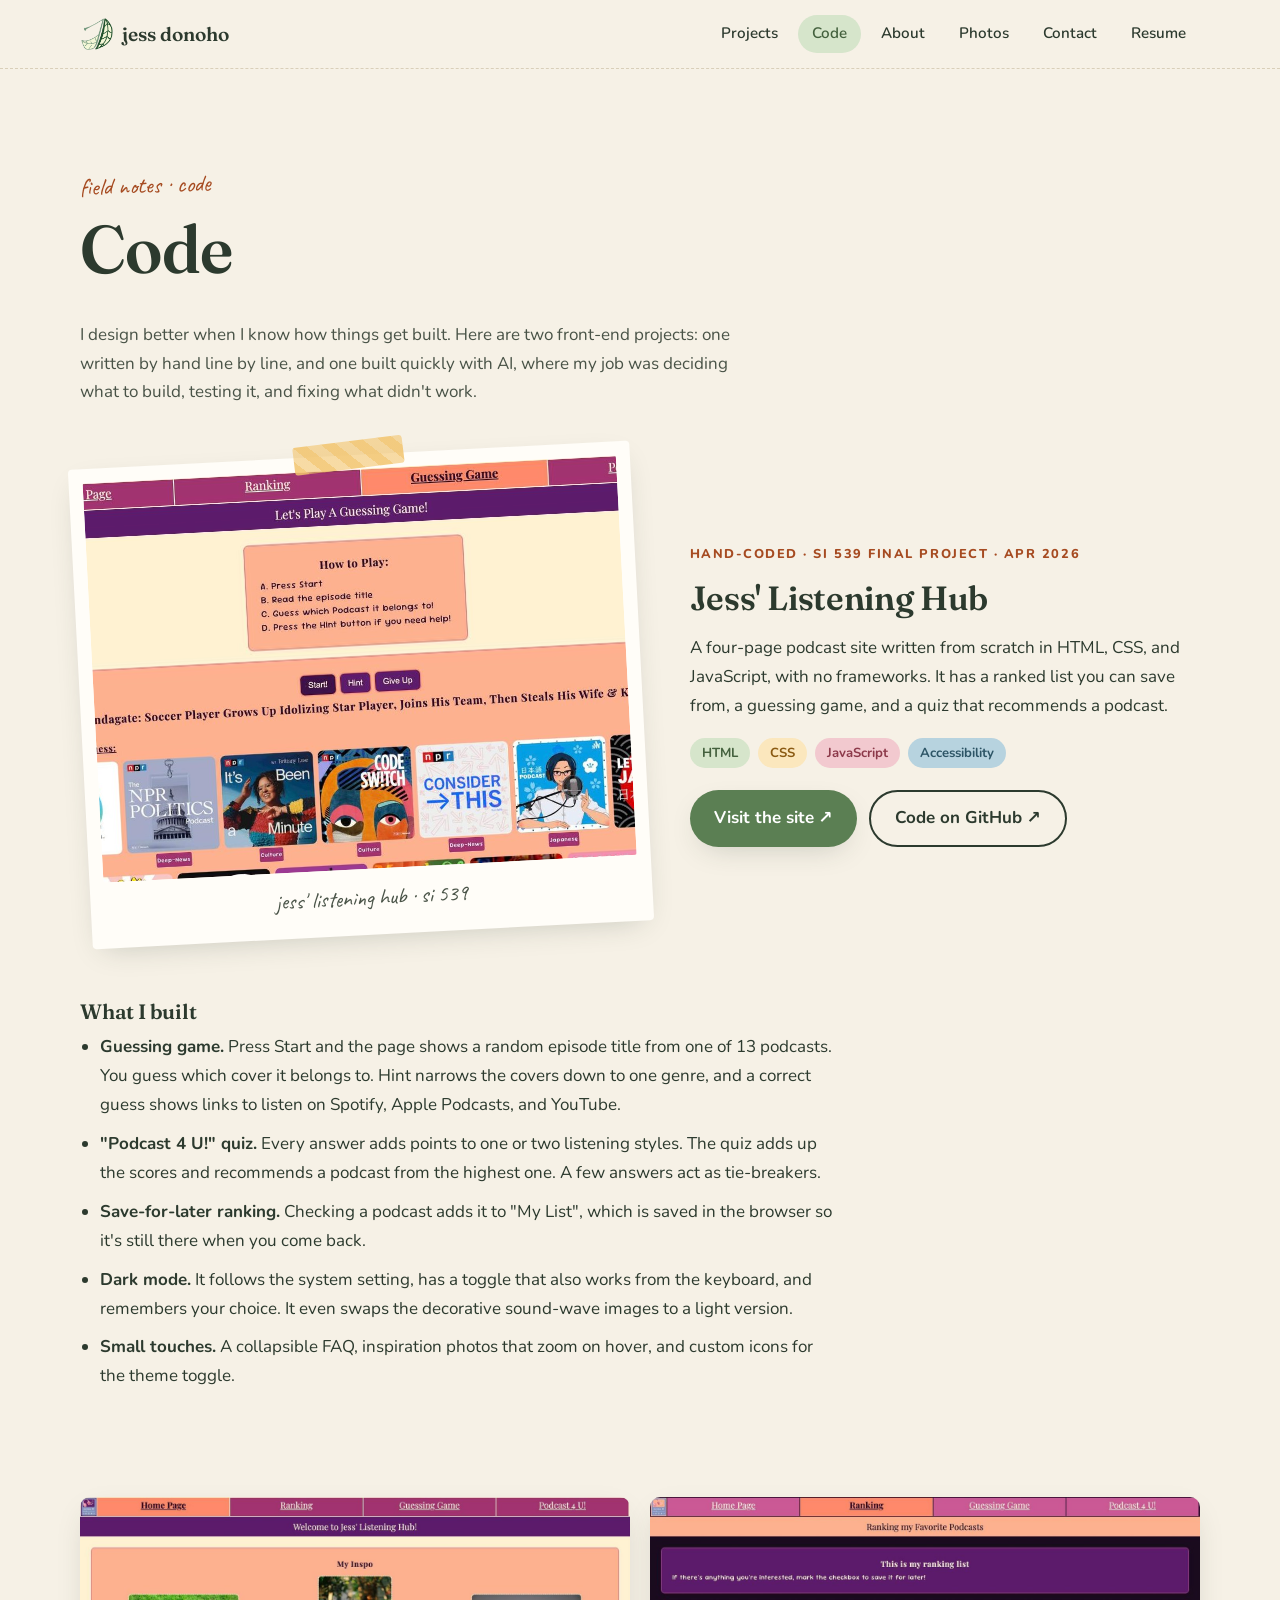
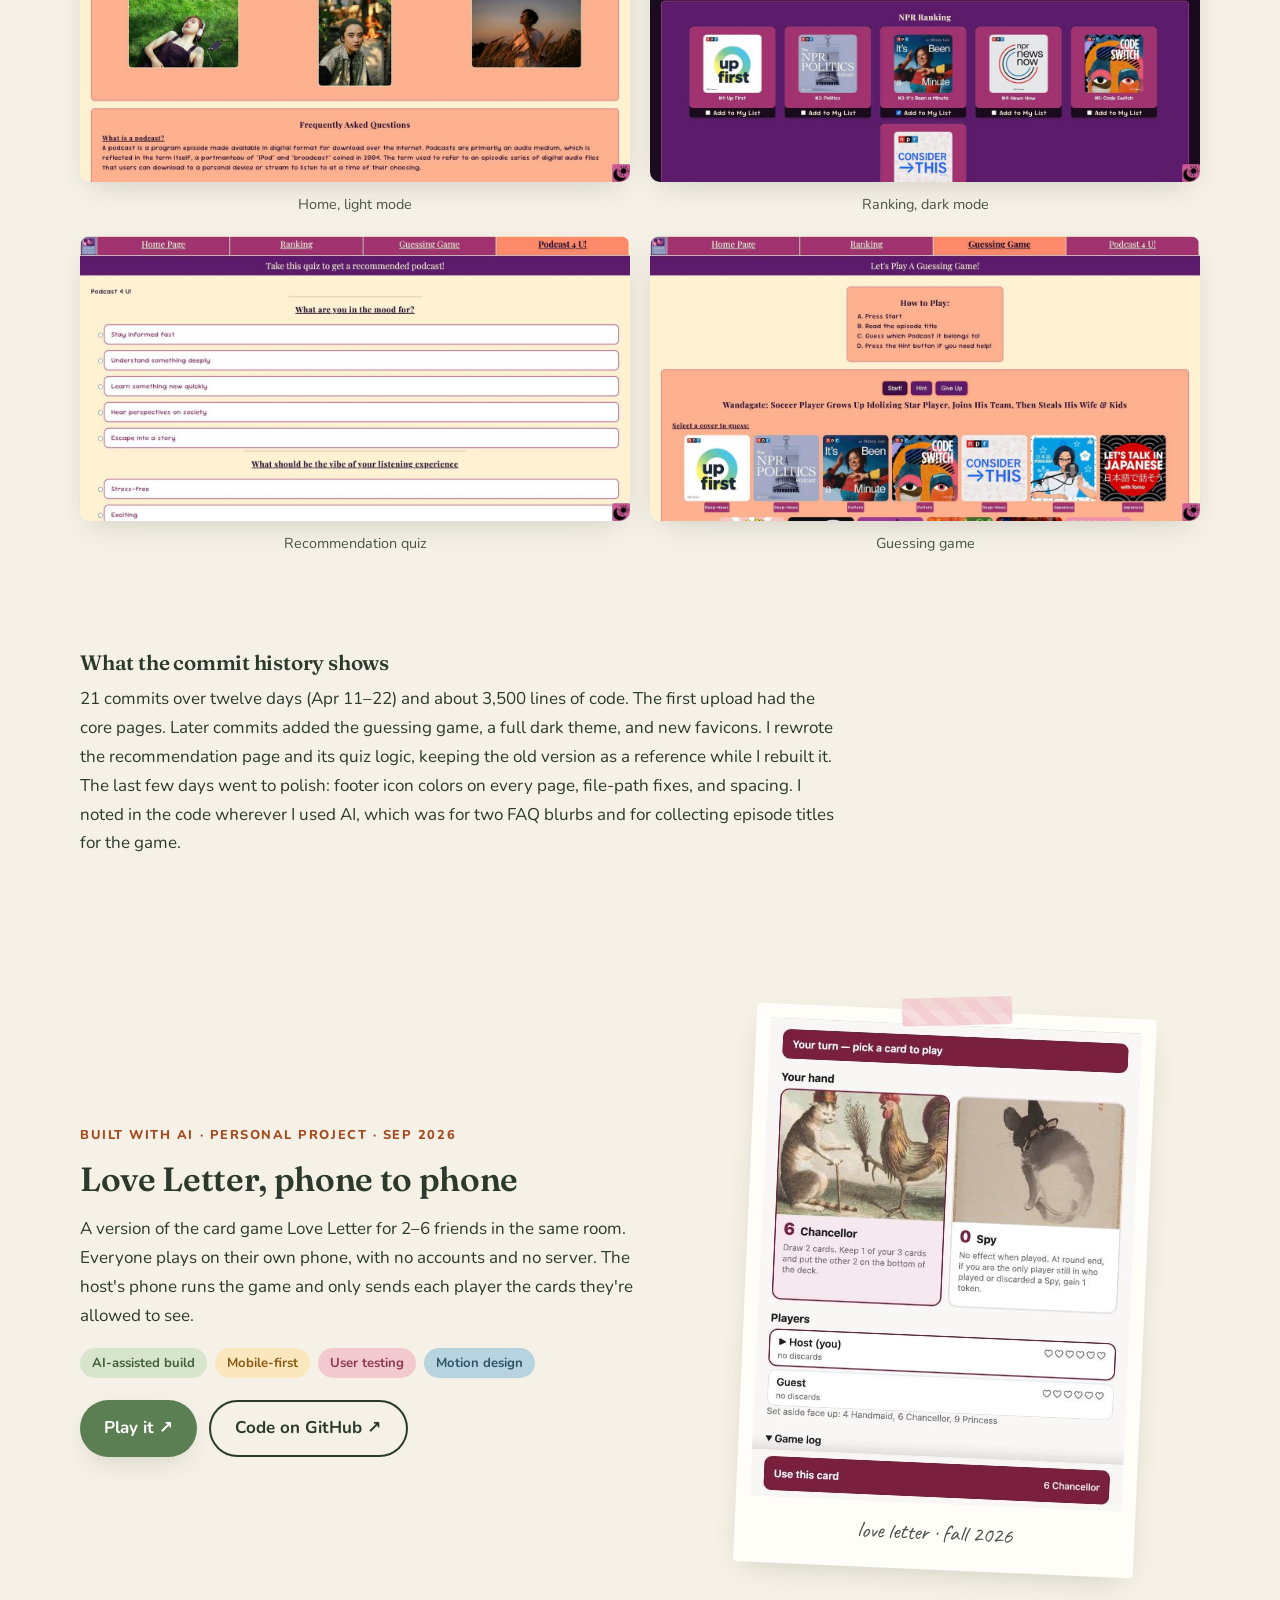
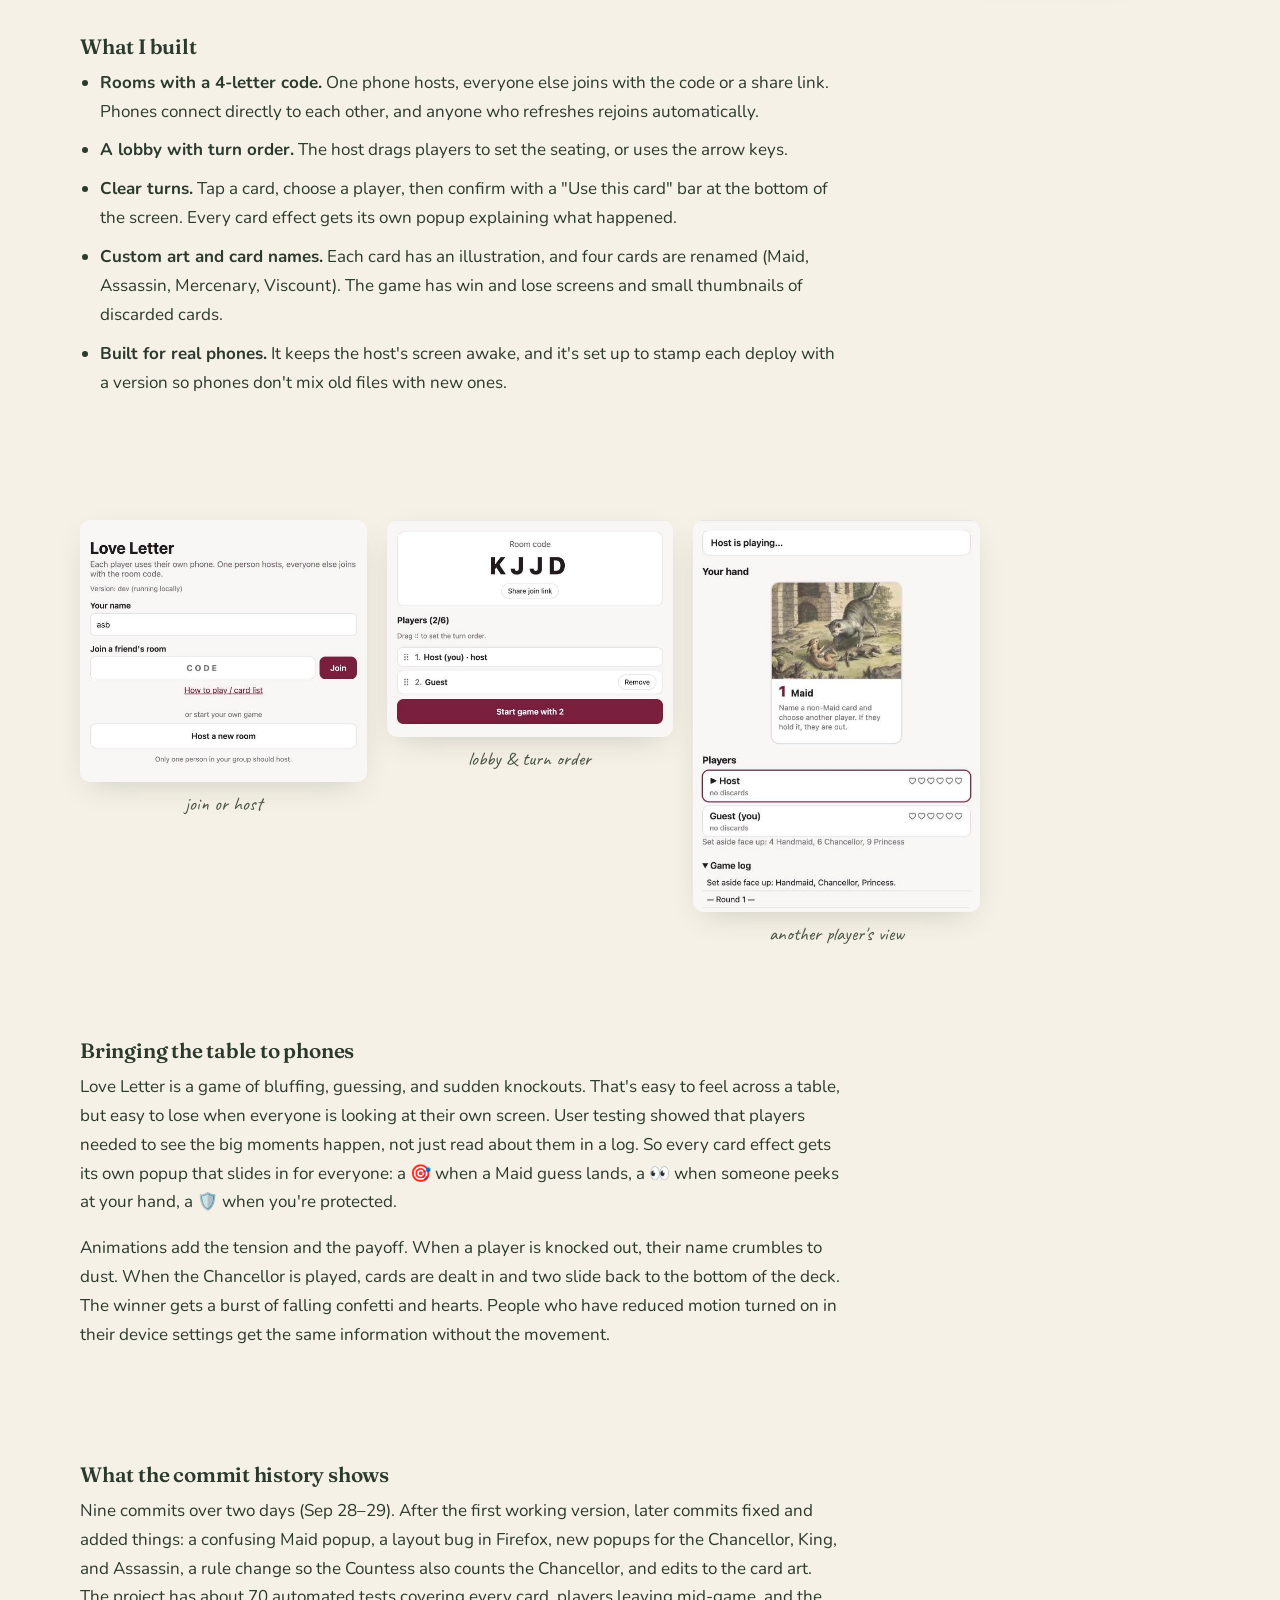
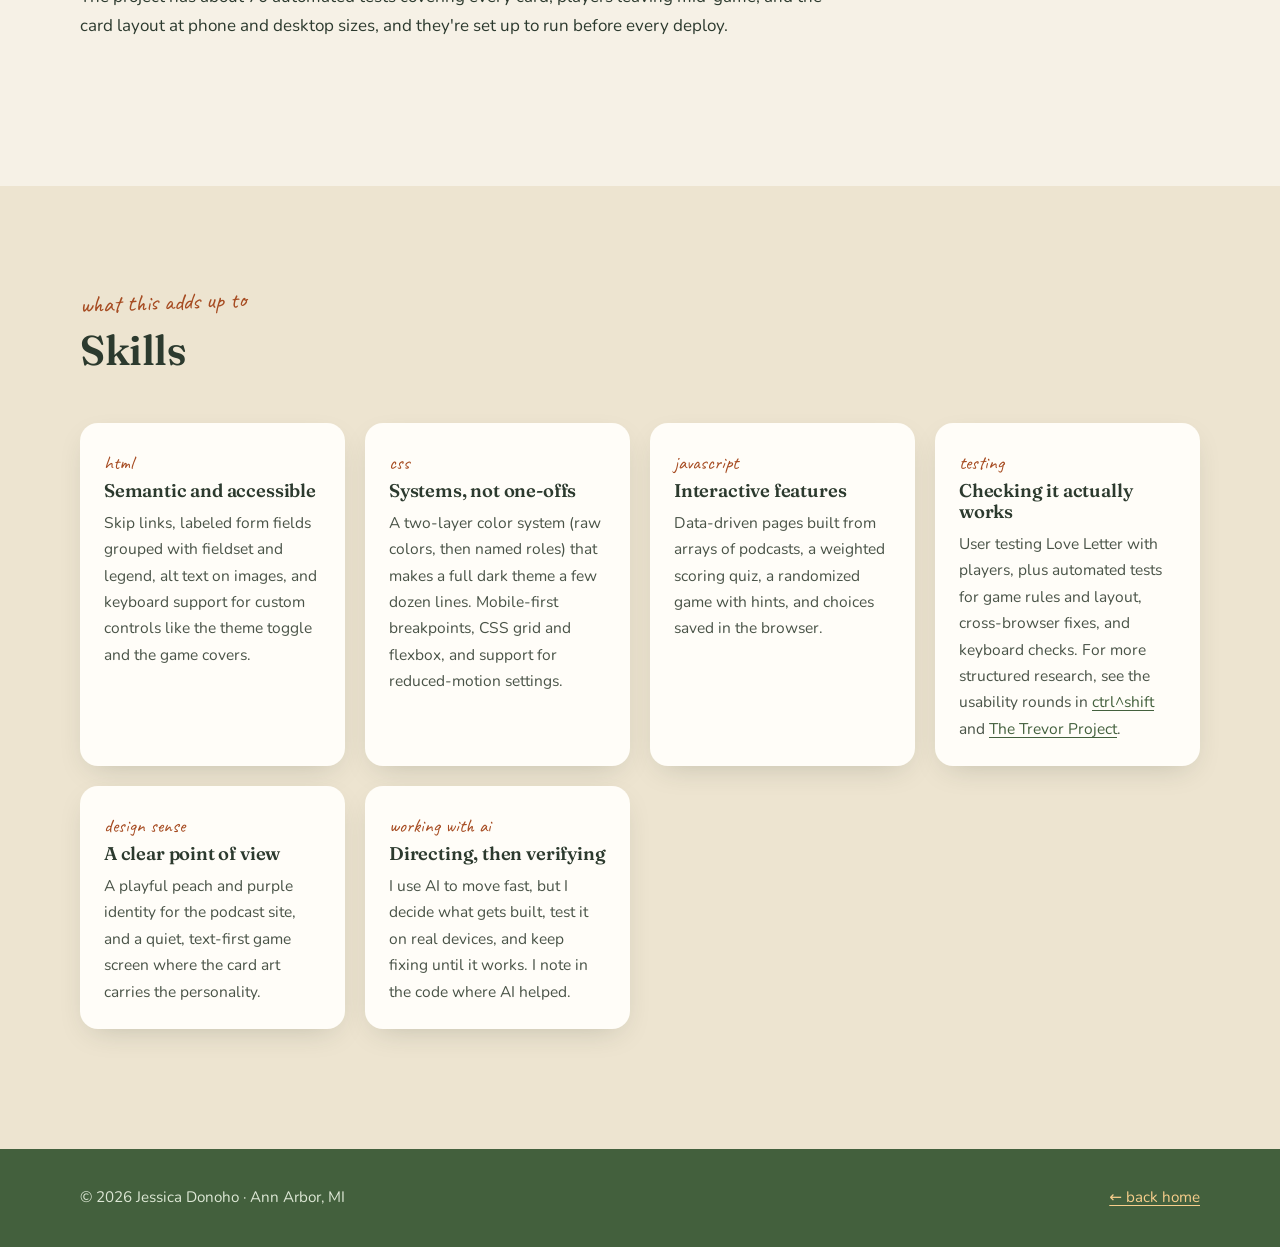
==== coding.html @ dd9c64ec "Add Code page with SI 539 podcast site and Love Letter New coding.html covering both projects (featu" ====
<!DOCTYPE html>
<!--
  ==========================================================================
  CODE — coding.html
  Front-end projects: what I built, and what the commit history shows about
  my HTML, CSS, JS, testing, and design skills.
  IMAGES: images/coding/ (screenshots of the live sites).
  ==========================================================================
-->
<html lang="en" class="no-js">
<head>
  <meta charset="UTF-8" />
  <meta name="viewport" content="width=device-width, initial-scale=1.0" />
  <title>Code — Jessica Donoho</title>
  <meta name="description" content="Front-end projects by Jessica Donoho: a hand-coded podcast site and a phone-to-phone Love Letter card game." />
  <link rel="icon" href="images/favicon.ico" sizes="any" />
  <link rel="icon" href="images/favicon-32.png" type="image/png" sizes="32x32" />
  <link rel="apple-touch-icon" href="images/apple-touch-icon.png" />

  <link rel="preconnect" href="https://fonts.googleapis.com" />
  <link rel="preconnect" href="https://fonts.gstatic.com" crossorigin />
  <link href="https://fonts.googleapis.com/css2?family=Caveat:wght@500;700&family=Fraunces:opsz,wght@9..144,500;9..144,600;9..144,700&family=Nunito:wght@400;600;700;800&display=swap" rel="stylesheet" />
  <link rel="stylesheet" href="css/styles.css" />
</head>

<body>

  <!-- ======================================================================
       SITE HEADER
       ====================================================================== -->
  <header class="site-header">
    <nav class="nav container" aria-label="Main">
      <a class="logo" href="index.html">
        <img src="images/logo.png" alt="" width="34" height="34" />
        jess donoho
      </a>
      <button class="nav-toggle" aria-label="Open menu" aria-expanded="false" aria-controls="nav-links">
        <svg viewBox="0 0 24 24" fill="none" stroke="currentColor" stroke-width="2.2" stroke-linecap="round" aria-hidden="true"><path d="M4 7h16M4 12h16M4 17h16" /></svg>
      </button>
      <ul class="nav-links" id="nav-links">
        <li><a href="projects.html">Projects</a></li>
        <li><a href="coding.html" aria-current="page">Code</a></li>
        <li><a href="index.html#about">About</a></li>
        <li><a href="index.html#photos">Photos</a></li>
        <li><a href="index.html#contact">Contact</a></li>
        <li><a href="resume.pdf" target="_blank" rel="noopener">Resume</a></li>
      </ul>
    </nav>
  </header>


  <main>
    <section class="section">
      <div class="container">
        <div class="section-head reveal">
          <span class="hand-label">field notes · code</span>
          <h1>Code</h1>
          <p>
            I design better when I know how things get built. Here are two front-end projects:
            one written by hand line by line, and one built quickly with AI, where my job was
            deciding what to build, testing it, and fixing what didn't work.
          </p>
        </div>

        <div class="projects">

          <!-- ---------- Jess' Listening Hub (SI 539) ---------- -->
          <article class="project reveal">
            <div class="project-media">
              <figure class="polaroid tilt-left taped">
                <img src="images/coding/podcast-guessing.jpg" alt="The podcast guessing game: an episode title above a grid of podcast covers, each tagged with a genre" />
                <figcaption>jess' listening hub · si 539</figcaption>
              </figure>
            </div>
            <div>
              <p class="kicker">Hand-coded · SI 539 final project · Apr 2026</p>
              <h2 class="h3-like">Jess' Listening Hub</h2>
              <p>
                A four-page podcast site written from scratch in HTML, CSS, and JavaScript, with no
                frameworks. It has a ranked list you can save from, a guessing game, and a quiz
                that recommends a podcast.
              </p>
              <ul class="chips">
                <li class="chip">HTML</li>
                <li class="chip chip--sun">CSS</li>
                <li class="chip chip--pink">JavaScript</li>
                <li class="chip chip--sky">Accessibility</li>
              </ul>
              <p style="display:flex; gap:12px; flex-wrap:wrap; margin:0;">
                <a class="btn btn--primary" href="https://jessicadonoho.github.io/final-project-w26/" target="_blank" rel="noopener">Visit the site ↗</a>
                <a class="btn btn--ghost" href="https://github.com/jessicadonoho/final-project-w26" target="_blank" rel="noopener">Code on GitHub ↗</a>
              </p>
            </div>
          </article>

          <div class="code-detail reveal">
            <h3>What I built</h3>
            <ul class="code-list">
              <li><strong>Guessing game.</strong> Press Start and the page shows a random episode title from one of 13 podcasts. You guess which cover it belongs to. Hint narrows the covers down to one genre, and a correct guess shows links to listen on Spotify, Apple Podcasts, and YouTube.</li>
              <li><strong>"Podcast 4 U!" quiz.</strong> Every answer adds points to one or two listening styles. The quiz adds up the scores and recommends a podcast from the highest one. A few answers act as tie-breakers.</li>
              <li><strong>Save-for-later ranking.</strong> Checking a podcast adds it to "My List", which is saved in the browser so it's still there when you come back.</li>
              <li><strong>Dark mode.</strong> It follows the system setting, has a toggle that also works from the keyboard, and remembers your choice. It even swaps the decorative sound-wave images to a light version.</li>
              <li><strong>Small touches.</strong> A collapsible FAQ, inspiration photos that zoom on hover, and custom icons for the theme toggle.</li>
            </ul>
          </div>

          <div class="shot-grid">
            <figure class="shot reveal"><img src="images/coding/podcast-home.jpg" alt="Home page in light mode: a peach and purple layout with inspiration photos and an FAQ" loading="lazy" /><figcaption>Home, light mode</figcaption></figure>
            <figure class="shot reveal"><img src="images/coding/podcast-ranking-dark.jpg" alt="Ranking page in dark mode: podcast covers in cards, each with an Add to My List checkbox" loading="lazy" /><figcaption>Ranking, dark mode</figcaption></figure>
            <figure class="shot reveal"><img src="images/coding/podcast-quiz.jpg" alt="The Podcast 4 U quiz: large, easy-to-tap answer options under each question" loading="lazy" /><figcaption>Recommendation quiz</figcaption></figure>
            <figure class="shot reveal"><img src="images/coding/podcast-guessing.jpg" alt="Guessing game after pressing Start, with an episode title and cover options" loading="lazy" /><figcaption>Guessing game</figcaption></figure>
          </div>

          <div class="code-detail reveal">
            <h3>What the commit history shows</h3>
            <p>
              21 commits over twelve days (Apr 11–22) and about 3,500 lines of code. The first
              upload had the core pages. Later commits added the guessing game, a full dark theme,
              and new favicons. I rewrote the recommendation page and its quiz logic, keeping the
              old version as a reference while I rebuilt it. The last few days went to polish:
              footer icon colors on every page, file-path fixes, and spacing. I noted
              in the code wherever I used AI, which was for two FAQ blurbs and for collecting
              episode titles for the game.
            </p>
          </div>


          <!-- ---------- Love Letter ---------- -->
          <article class="project project--flip reveal" style="margin-top: 48px;">
            <div class="project-media">
              <figure class="polaroid polaroid--fit tilt-right taped taped--pink">
                <img src="images/coding/loveletter-turn.jpg" alt="Love Letter on a phone: your hand of two illustrated cards, the player list with heart tokens, and a Use this card bar" />
                <figcaption>love letter · fall 2026</figcaption>
              </figure>
            </div>
            <div>
              <p class="kicker">Built with AI · Personal project · Sep 2026</p>
              <h2 class="h3-like">Love Letter, phone to phone</h2>
              <p>
                A version of the card game Love Letter for 2–6 friends in the same room. Everyone
                plays on their own phone, with no accounts and no server. The host's phone runs
                the game and only sends each player the cards they're allowed to see.
              </p>
              <ul class="chips">
                <li class="chip">AI-assisted build</li>
                <li class="chip chip--sun">Mobile-first</li>
                <li class="chip chip--pink">User testing</li>
                <li class="chip chip--sky">Motion design</li>
              </ul>
              <p style="display:flex; gap:12px; flex-wrap:wrap; margin:0;">
                <a class="btn btn--primary" href="https://jessicadonoho.github.io/love-letter/" target="_blank" rel="noopener">Play it ↗</a>
                <a class="btn btn--ghost" href="https://github.com/jessicadonoho/love-letter" target="_blank" rel="noopener">Code on GitHub ↗</a>
              </p>
            </div>
          </article>

          <div class="code-detail reveal">
            <h3>What I built</h3>
            <ul class="code-list">
              <li><strong>Rooms with a 4-letter code.</strong> One phone hosts, everyone else joins with the code or a share link. Phones connect directly to each other, and anyone who refreshes rejoins automatically.</li>
              <li><strong>A lobby with turn order.</strong> The host drags players to set the seating, or uses the arrow keys.</li>
              <li><strong>Clear turns.</strong> Tap a card, choose a player, then confirm with a "Use this card" bar at the bottom of the screen. Every card effect gets its own popup explaining what happened.</li>
              <li><strong>Custom art and card names.</strong> Each card has an illustration, and four cards are renamed (Maid, Assassin, Mercenary, Viscount). The game has win and lose screens and small thumbnails of discarded cards.</li>
              <li><strong>Built for real phones.</strong> It keeps the host's screen awake, and it's set up to stamp each deploy with a version so phones don't mix old files with new ones.</li>
            </ul>
          </div>

          <div class="screens screens--paper code-phones">
            <figure class="reveal"><img src="images/coding/loveletter-home.jpg" alt="Love Letter home screen with a name field, a room code field, and a Host a new room button" loading="lazy" /><figcaption>join or host</figcaption></figure>
            <figure class="reveal"><img src="images/coding/loveletter-lobby.jpg" alt="Lobby showing room code KJJD, two players with drag handles, and a Start game button" loading="lazy" /><figcaption>lobby &amp; turn order</figcaption></figure>
            <figure class="reveal"><img src="images/coding/loveletter-guest.jpg" alt="The other player's phone: their single card and a note that the host is playing" loading="lazy" /><figcaption>another player's view</figcaption></figure>
          </div>

          <div class="code-detail reveal">
            <h3>Bringing the table to phones</h3>
            <p>
              Love Letter is a game of bluffing, guessing, and sudden knockouts. That's easy to
              feel across a table, but easy to lose when everyone is looking at their own screen.
              User testing showed that players needed to see the big moments happen, not just
              read about them in a log. So every card effect gets its own popup that slides in for
              everyone: a 🎯 when a Maid guess lands, a 👀 when someone peeks at your hand, a 🛡️
              when you're protected.
            </p>
            <p>
              Animations add the tension and the payoff. When a player is knocked out, their name
              crumbles to dust. When the Chancellor is played, cards are dealt in and two slide
              back to the bottom of the deck. The winner gets a burst of falling confetti and
              hearts. People who have reduced motion turned on in their device settings get the
              same information without the movement.
            </p>
          </div>

          <div class="code-detail reveal">
            <h3>What the commit history shows</h3>
            <p>
              Nine commits over two days (Sep 28–29). After the first working version, later
              commits fixed and added things: a confusing Maid popup, a layout bug in Firefox,
              new popups for the Chancellor, King, and Assassin, a rule change so the Countess
              also counts the Chancellor, and edits to the card art. The project has about 70 automated tests
              covering every card, players leaving mid-game, and the card layout at phone and
              desktop sizes, and they're set up to run before every deploy.
            </p>
          </div>

        </div>
      </div>
    </section>


    <!-- ==================================================================
         SKILLS
         ================================================================== -->
    <section class="section section--tinted">
      <div class="container">
        <div class="section-head reveal">
          <span class="hand-label">what this adds up to</span>
          <h2>Skills</h2>
        </div>
        <div class="cards">
          <div class="card reveal">
            <span class="tag">html</span>
            <h3>Semantic and accessible</h3>
            <p>Skip links, labeled form fields grouped with fieldset and legend, alt text on images, and keyboard support for custom controls like the theme toggle and the game covers.</p>
          </div>
          <div class="card reveal">
            <span class="tag">css</span>
            <h3>Systems, not one-offs</h3>
            <p>A two-layer color system (raw colors, then named roles) that makes a full dark theme a few dozen lines. Mobile-first breakpoints, CSS grid and flexbox, and support for reduced-motion settings.</p>
          </div>
          <div class="card reveal">
            <span class="tag">javascript</span>
            <h3>Interactive features</h3>
            <p>Data-driven pages built from arrays of podcasts, a weighted scoring quiz, a randomized game with hints, and choices saved in the browser.</p>
          </div>
          <div class="card reveal">
            <span class="tag">testing</span>
            <h3>Checking it actually works</h3>
            <p>User testing Love Letter with players, plus automated tests for game rules and layout, cross-browser fixes, and keyboard checks. For more structured research, see the usability rounds in <a href="ctrl-shift.html">ctrl^shift</a> and <a href="trevor-project.html">The Trevor Project</a>.</p>
          </div>
          <div class="card reveal">
            <span class="tag">design sense</span>
            <h3>A clear point of view</h3>
            <p>A playful peach and purple identity for the podcast site, and a quiet, text-first game screen where the card art carries the personality.</p>
          </div>
          <div class="card reveal">
            <span class="tag">working with ai</span>
            <h3>Directing, then verifying</h3>
            <p>I use AI to move fast, but I decide what gets built, test it on real devices, and keep fixing until it works. I note in the code where AI helped.</p>
          </div>
        </div>
      </div>
    </section>
  </main>


  <footer class="site-footer">
    <div class="container">
      <span>© <span data-year>2026</span> Jessica Donoho · Ann Arbor, MI</span>
      <span><a href="index.html">← back home</a></span>
    </div>
  </footer>

  <script src="js/main.js"></script>
</body>
</html>
---- css/styles.css ----
/* ==========================================================================
   JESSICA DONOHO — PORTFOLIO STYLES
   Theme: "field journal" — nature + film photography, soft & cute

   HOW THIS FILE IS ORGANIZED (search for the numbers to jump around):
     01. Design tokens (colors, fonts, spacing)  ← change the whole look here
     02. Base / reset
     03. Layout helpers (container, sections, grids)
     04. Header + navigation
     05. Buttons, chips, labels
     06. Photo pieces (polaroids, tape, viewfinder, film strip)
     07. Home: hero
     08. Home: about
     09. Home: project cards
     10. Home: photo roll (film strip)
     11. Home: experience trail (timeline)
     12. Home: contact
     13. Footer + decorative hills
     14. Case study: hero + meta
     15. Case study: table of contents ("trail map")
     16. Case study: content blocks (stats, cards, tables, quotes, phases)
     17. Image placeholders (shown until you add real images)
     18. Scroll-reveal animation
     19. Responsive tweaks (tablet + phone)
     20. Reduced motion
   ========================================================================== */


/* ==========================================================================
   01. DESIGN TOKENS
   Every color / font / radius on the site comes from these variables.
   Change a value here and it updates everywhere.
   ========================================================================== */
:root {
  /* --- Paper & ink (backgrounds and text) --- */
  --paper:        #F6F1E6;  /* main background — warm cream, like journal paper */
  --paper-deep:   #EDE4D0;  /* slightly darker cream for alternating sections */
  --card:         #FFFDF8;  /* polaroid / card white */
  --ink:          #2C3A2E;  /* main text — deep forest green, softer than black */
  --ink-soft:     #495347;  /* secondary text */
  --line:         #D9CFB9;  /* borders and dividers */

  /* --- Nature accents --- */
  --moss:         #5B7F53;  /* primary accent — links, buttons */
  --moss-dark:    #43603D;  /* hover state for moss */
  --fern:         #D6E5CB;  /* pale green fill for chips / highlights */
  --sunset:       #A64B21;  /* warm terracotta — secondary accent */
  --golden:       #F8CE8C;  /* golden hour — small highlights, tape */
  --sky:          #B7D3DF;  /* soft sky blue */
  --blossom:      #F2C9CF;  /* cherry-blossom pink — the "cute" accent */

  /* --- Fonts (loaded from Google Fonts in each HTML <head>) --- */
  --font-display: "Fraunces", Georgia, serif;          /* headings */
  --font-body:    "Nunito", system-ui, sans-serif;     /* paragraphs */
  --font-hand:    "Caveat", "Comic Sans MS", cursive;  /* handwritten notes */

  /* --- Sizing --- */
  --container:    1120px;   /* max width of page content */
  --radius:       18px;     /* rounded corners for cards */
  --radius-sm:    10px;
  --shadow:       0 10px 30px -12px rgba(44, 58, 46, 0.25);
  --shadow-lift:  0 18px 40px -14px rgba(44, 58, 46, 0.35);
}


/* ==========================================================================
   02. BASE / RESET
   ========================================================================== */
*,
*::before,
*::after { box-sizing: border-box; }

html { scroll-behavior: smooth; }

body {
  margin: 0;
  background: var(--paper);
  color: var(--ink);
  font-family: var(--font-body);
  font-size: 1.0625rem;       /* ~17px */
  line-height: 1.7;
  -webkit-font-smoothing: antialiased;
  overflow-x: hidden;
}

h1, h2, h3, h4 {
  font-family: var(--font-display);
  font-weight: 600;
  line-height: 1.15;
  margin: 0 0 0.5em;
  letter-spacing: -0.01em;
}
h1 { font-size: clamp(2.4rem, 6vw, 4.2rem); }
h2 { font-size: clamp(1.8rem, 4vw, 2.6rem); }
h3 { font-size: 1.35rem; }

p { margin: 0 0 1em; }

a { color: var(--moss-dark); text-underline-offset: 3px; }
a:hover { color: var(--sunset); }

img { max-width: 100%; display: block; }

/* Visible keyboard focus (accessibility) */
:focus-visible {
  outline: 3px solid var(--sunset);
  outline-offset: 3px;
  border-radius: 6px;
}

/* Hidden-but-readable text for screen readers */
.sr-only {
  position: absolute; width: 1px; height: 1px;
  overflow: hidden; clip: rect(0 0 0 0); white-space: nowrap;
}


/* ==========================================================================
   03. LAYOUT HELPERS
   ========================================================================== */
.container {
  width: min(var(--container), 100% - 32px);  /* 16px gutter on phones */
  margin-inline: auto;
}

.section { padding: 96px 0; position: relative; }
.section--tinted { background: var(--paper-deep); }

/* Section heading block: small handwritten label + big title */
.section-head { margin-bottom: 48px; max-width: 680px; }
.section-head p { color: var(--ink-soft); }

.grid-2 { display: grid; grid-template-columns: 1fr 1fr; gap: 48px; align-items: center; }
.grid-3 { display: grid; grid-template-columns: repeat(3, 1fr); gap: 28px; }


/* ==========================================================================
   04. HEADER + NAVIGATION
   ========================================================================== */
.site-header {
  position: sticky;
  top: 0;
  z-index: 50;
  background: rgba(246, 241, 230, 0.88);   /* --paper, slightly see-through */
  backdrop-filter: blur(10px);
  border-bottom: 1px dashed var(--line);
}

.nav {
  display: flex;
  align-items: center;
  justify-content: space-between;
  height: 68px;
}

/* Logo: little leaf icon + name */
.logo {
  display: flex; align-items: center; gap: 8px;
  font-family: var(--font-display);
  font-weight: 600;
  font-size: 1.2rem;
  color: var(--ink);
  text-decoration: none;
}
.logo img { width: 34px; height: 34px; transition: transform .4s; }
.logo:hover img { transform: rotate(-12deg); }

.nav-links { display: flex; gap: 6px; list-style: none; margin: 0; padding: 0; }
.nav-links a {
  display: block;
  padding: 6px 14px;
  border-radius: 999px;
  color: var(--ink);
  text-decoration: none;
  font-weight: 600;
  font-size: 0.95rem;
  transition: background .2s;
}
.nav-links a:hover,
.nav-links a[aria-current="page"] { background: var(--fern); color: var(--moss-dark); }

/* Hamburger button — only shown on phones (see section 19) */
.nav-toggle {
  display: none;
  background: none; border: 0; cursor: pointer;
  padding: 8px; color: var(--ink);
}
.nav-toggle svg { width: 26px; height: 26px; }


/* ==========================================================================
   05. BUTTONS, CHIPS, LABELS
   ========================================================================== */
.btn {
  display: inline-flex; align-items: center; gap: 8px;
  padding: 12px 24px;
  border-radius: 999px;
  font-weight: 700;
  text-decoration: none;
  transition: transform .2s, background .2s, box-shadow .2s;
}
.btn:hover { transform: translateY(-2px); }

.btn--primary { background: var(--moss); color: #fff; box-shadow: var(--shadow); }
.btn--primary:hover { background: var(--moss-dark); color: #fff; }

.btn--ghost { border: 2px solid var(--ink); color: var(--ink); }
.btn--ghost:hover { background: var(--ink); color: var(--paper); }

/* Small rounded tags, e.g. "UX Research" */
.chips { display: flex; flex-wrap: wrap; gap: 8px; list-style: none; padding: 0; margin: 0; }
.chip {
  padding: 4px 12px;
  border-radius: 999px;
  background: var(--fern);
  color: var(--moss-dark);
  font-size: 0.82rem;
  font-weight: 700;
}
.chip--sun   { background: #FBE7BD; color: #8A5A12; }
.chip--pink  { background: var(--blossom); color: #8C3A4A; }
.chip--sky   { background: var(--sky); color: #2D5566; }

/* Handwritten label that sits above headings, e.g. "field note no. 02" */
.hand-label {
  display: inline-block;
  font-family: var(--font-hand);
  font-size: 1.5rem;
  color: var(--sunset);
  transform: rotate(-2deg);
  margin-bottom: 4px;
}


/* ==========================================================================
   06. PHOTO PIECES
   Reusable "photography" building blocks.
   ========================================================================== */

/* --- Polaroid frame ---
   Usage: <figure class="polaroid"> <img> <figcaption>…</figcaption> </figure>
   Add .tilt-left / .tilt-right to rotate it slightly. */
.polaroid {
  background: var(--card);
  padding: 14px 14px 18px;
  border-radius: 4px;
  box-shadow: var(--shadow);
  margin: 0;
  position: relative;
  transition: transform .35s ease, box-shadow .35s ease;
}
.polaroid img { width: 100%; aspect-ratio: 4 / 5; object-fit: cover; border-radius: 2px; }
.polaroid figcaption {
  font-family: var(--font-hand);
  font-size: 1.4rem;
  text-align: center;
  margin-top: 10px;
  color: var(--ink-soft);
}
.polaroid:hover { transform: rotate(0deg) scale(1.02); box-shadow: var(--shadow-lift); }
.tilt-left  { transform: rotate(-3deg); }
.tilt-right { transform: rotate(2.5deg); }

/* --- Washi tape ---
   Add .taped to any element to stick a strip of tape on top. */
.taped::before {
  content: "";
  position: absolute;
  top: -14px; left: 50%;
  width: 110px; height: 28px;
  transform: translateX(-50%) rotate(-4deg);
  background: repeating-linear-gradient(
    45deg,
    rgba(242, 196, 109, .85) 0 10px,
    rgba(242, 196, 109, .6) 10px 20px
  );
  border-radius: 3px;
  z-index: 2;
}
.taped--pink::before {
  background: repeating-linear-gradient(45deg,
    rgba(242, 201, 207, .9) 0 10px, rgba(242, 201, 207, .65) 10px 20px);
}

/* --- Camera viewfinder corners ---
   Wrap an image in .viewfinder to get focus brackets in each corner. */
.viewfinder { position: relative; padding: 14px; }
.viewfinder > .vf-corner {
  position: absolute; width: 26px; height: 26px;
  border: 3px solid var(--ink);
}
.vf-corner.tl { top: 0; left: 0;    border-right: 0; border-bottom: 0; }
.vf-corner.tr { top: 0; right: 0;   border-left: 0;  border-bottom: 0; }
.vf-corner.bl { bottom: 0; left: 0; border-right: 0; border-top: 0; }
.vf-corner.br { bottom: 0; right: 0;border-left: 0;  border-top: 0; }

/* Little camera-settings readout, e.g. "f/2.8 · 1/250 · ISO 200" */
.exif {
  font-family: ui-monospace, "SFMono-Regular", Menlo, monospace;
  font-size: 0.75rem;
  letter-spacing: 0.08em;
  color: var(--ink-soft);
  text-transform: uppercase;
}

/* --- Film strip ---
   Dark strip with sprocket holes top & bottom; frames scroll sideways. */
.film-strip {
  background: #232521;
  padding: 26px 0;
  position: relative;
  border-radius: 6px;
}
/* sprocket holes (drawn with a repeating gradient) */
.film-strip::before,
.film-strip::after {
  content: "";
  position: absolute; left: 0; right: 0; height: 12px;
  background: repeating-linear-gradient(
    90deg, transparent 0 14px, var(--paper) 14px 26px, transparent 26px 40px
  );
  opacity: .85;
}
.film-strip::before { top: 7px; }
.film-strip::after  { bottom: 7px; }

.film-frames {
  display: flex;
  gap: 14px;
  overflow-x: auto;
  padding: 0 14px;
  scroll-snap-type: x mandatory;
  scrollbar-width: thin;
}
.film-frames figure {
  flex: 0 0 auto;
  width: 260px;
  margin: 0;
  scroll-snap-align: start;
}
.film-frames img {
  width: 100%;
  aspect-ratio: 3 / 2;
  object-fit: cover;
  border-radius: 3px;
  filter: saturate(1.05) contrast(1.02);
  transition: filter .3s;
}
.film-frames figure:hover img { filter: saturate(1.2) brightness(1.05); }
.film-frames figcaption {
  color: #CFC8B4;
  font-family: var(--font-hand);
  font-size: 1.15rem;
  margin-top: 6px;
}


/* ==========================================================================
   07. HOME: HERO
   ========================================================================== */
.hero { padding: 72px 0 140px; position: relative; overflow: hidden; }

.hero h1 span.wave { color: var(--moss); }         /* colored word in the headline */
.hero .lede { font-size: 1.2rem; color: var(--ink-soft); max-width: 520px; }
.hero .actions { display: flex; gap: 14px; flex-wrap: wrap; margin-top: 28px; }

/* Hand-drawn style note with an arrow, next to the portrait */
.hero-note {
  position: absolute;
  bottom: -46px; left: -40px;
  font-family: var(--font-hand);
  font-size: 1.5rem;
  color: var(--sunset);
  transform: rotate(-6deg);
}

/* Floating decorative leaves / sun in the hero background */
.float-deco { position: absolute; pointer-events: none; opacity: .9; }
.float-deco.sun   { top: 40px; right: 6%; width: 90px; animation: bob 7s ease-in-out infinite; }
.float-deco.leaf1 { top: 58%; left: 3%; width: 46px; animation: sway 6s ease-in-out infinite; }
.float-deco.leaf2 { top: 18%; left: 44%; width: 34px; animation: sway 8s ease-in-out infinite reverse; }

@keyframes bob  { 50% { transform: translateY(-10px); } }
@keyframes sway { 50% { transform: rotate(14deg) translateY(-6px); } }


/* ==========================================================================
   08. HOME: ABOUT
   ========================================================================== */
.about-text p:first-of-type::first-letter {   /* big decorative first letter */
  font-family: var(--font-display);
  font-size: 3.4rem;
  float: left;
  line-height: .9;
  margin: 6px 10px 0 0;
  color: var(--moss);
}

/* "Currently…" sticky-note card */
.note-card {
  background: #FFF6C9;
  padding: 26px 28px;
  border-radius: 4px;
  box-shadow: var(--shadow);
  transform: rotate(1.5deg);
  position: relative;
}
.note-card h3 { font-family: var(--font-hand); font-size: 1.9rem; font-weight: 700; }
.note-card ul { margin: 0; padding-left: 20px; }
.note-card li { margin-bottom: 6px; }


/* ==========================================================================
   09. HOME: PROJECT CARDS
   ========================================================================== */
.projects { display: grid; gap: 56px; }

/* One project = image on one side, text on the other.
   Add .project--flip to swap sides. */
.project {
  display: grid;
  grid-template-columns: 1.1fr 1fr;
  gap: 48px;
  align-items: center;
}
.project--flip .project-media { order: 2; }

.project-media { position: relative; }
.project-media .polaroid img { aspect-ratio: 4 / 3; }
/* .polaroid--fit: show the whole image (e.g. a tall phone screenshot), uncropped */
.project-media .polaroid--fit { max-width: 400px; margin-inline: auto; }
.project-media .polaroid--fit img { aspect-ratio: auto; object-fit: contain; }

.project h3, .project .h3-like { font-size: clamp(1.6rem, 3vw, 2.1rem); }
.project .kicker {                        /* small line above project title */
  font-weight: 800; font-size: .8rem;
  letter-spacing: .12em; text-transform: uppercase;
  color: var(--sunset);
}
.project .chips { margin: 14px 0 22px; }

/* "Featured" ribbon badge */
.badge {
  position: absolute; top: 22px; right: -10px; z-index: 3;
  background: var(--sunset); color: #fff;
  font-weight: 800; font-size: .75rem; letter-spacing: .08em;
  padding: 6px 14px; border-radius: 4px;
  transform: rotate(4deg);
  box-shadow: var(--shadow);
}


/* ==========================================================================
   10. HOME: PHOTO ROLL — styles live in section 06 (.film-strip)
   ========================================================================== */
.photo-roll-foot {
  display: flex; justify-content: space-between; align-items: center;
  margin-top: 18px; flex-wrap: wrap; gap: 12px;
}


/* ==========================================================================
   11. HOME: EXPERIENCE TRAIL (vertical timeline)
   A dashed "hiking trail" line with a leaf marker at each stop.
   ========================================================================== */
.trail { list-style: none; margin: 0; padding: 0 0 0 38px; position: relative; }
.trail::before {                                   /* the dashed path */
  content: "";
  position: absolute; left: 11px; top: 6px; bottom: 6px;
  border-left: 3px dashed var(--moss);
  opacity: .5;
}
.trail li { position: relative; padding-bottom: 34px; }
.trail li:last-child { padding-bottom: 0; }
.trail li::before {                                /* the round marker */
  content: "";
  position: absolute; left: -35px; top: 6px;
  width: 20px; height: 20px;
  border-radius: 50% 0 50% 0;                       /* leaf shape */
  background: var(--moss);
  box-shadow: 0 0 0 5px var(--paper-deep);
  transform: rotate(-45deg);
}
.trail li.is-now::before { background: var(--sunset); }  /* current roles in orange */
.trail h3 { margin-bottom: 2px; font-size: 1.2rem; }
.trail .when { font-family: var(--font-hand); font-size: 1.3rem; color: var(--sunset); }
.trail p { color: var(--ink-soft); margin: 4px 0 0; }

.edu-card {
  background: var(--card);
  border-radius: var(--radius);
  padding: 28px;
  box-shadow: var(--shadow);
  margin-bottom: 24px;
  position: relative;
}
.edu-card h3 { font-size: 1.15rem; margin-bottom: 4px; }
.edu-card p { color: var(--ink-soft); margin: 0; }


/* ==========================================================================
   12. HOME: CONTACT
   ========================================================================== */
.contact-card {
  background: var(--moss-dark);
  color: var(--paper);
  border-radius: 28px;
  padding: clamp(36px, 6vw, 72px);
  text-align: center;
  position: relative;
  overflow: hidden;
}
.contact-card h2 { color: var(--paper); }
.contact-card p { color: #DDE7D5; max-width: 520px; margin-inline: auto; }
.contact-links {
  display: flex; flex-wrap: wrap; justify-content: center; gap: 12px;
  margin-top: 28px;
}
.contact-links a {
  background: var(--paper); color: var(--ink);
  padding: 10px 20px; border-radius: 999px;
  font-weight: 700; text-decoration: none;
  transition: transform .2s, background .2s;
}
.contact-links a:hover { background: var(--golden); transform: translateY(-2px); }


/* ==========================================================================
   13. FOOTER + DECORATIVE HILLS
   ========================================================================== */
/* Rolling hills SVG that sits at the bottom of a section */
.hills {
  position: absolute; left: 0; right: 0; bottom: -1px;
  width: 100%; height: 120px;
  pointer-events: none;
}

.site-footer {
  background: var(--moss-dark);
  color: #DDE7D5;
  padding: 36px 0;
  font-size: .95rem;
}
.site-footer .container {
  display: flex; justify-content: space-between; flex-wrap: wrap; gap: 12px;
}
.site-footer a { color: var(--golden); }


/* ==========================================================================
   14. CASE STUDY: HERO + META
   ========================================================================== */
.cs-hero { padding: 64px 0 40px; }
.cs-hero .back {
  display: flex; width: fit-content; gap: 6px; align-items: center;
  font-weight: 700; text-decoration: none; margin-bottom: 26px;
}
.cs-hero h1 { max-width: 880px; }
.cs-hero .lede { font-size: 1.2rem; color: var(--ink-soft); max-width: 720px; }

/* Role / Team / Timeline / Tools row */
.meta-grid {
  display: grid;
  grid-template-columns: repeat(4, 1fr);
  gap: 20px;
  margin: 40px 0;
  padding: 26px;
  background: var(--card);
  border-radius: var(--radius);
  box-shadow: var(--shadow);
}
.meta-grid h4 {
  font-family: var(--font-body);
  font-size: .78rem; font-weight: 800;
  letter-spacing: .12em; text-transform: uppercase;
  color: var(--sunset);
  margin-bottom: 6px;
}
.meta-grid p { margin: 0; font-size: .98rem; }

/* Confidentiality note */
.callout {
  display: flex; gap: 14px; align-items: flex-start;
  background: #EAF1F4;
  border-left: 5px solid var(--sky);
  border-radius: var(--radius-sm);
  padding: 16px 20px;
  font-size: .95rem;
  color: #2D4550;
}
.callout svg { flex: 0 0 22px; margin-top: 3px; }


/* ==========================================================================
   15. CASE STUDY: TABLE OF CONTENTS ("trail map")
   Sticky sidebar on desktop. The current section is highlighted by main.js.
   ========================================================================== */
.cs-layout {
  display: grid;
  grid-template-columns: 220px 1fr;
  gap: 56px;
  align-items: start;
}
.cs-layout > article { min-width: 0; }   /* lets wide tables scroll instead of stretching the page */
.toc {
  position: sticky;
  top: 96px;
  font-size: .92rem;
}
.toc .hand-label { font-size: 1.35rem; }
.toc ol { list-style: none; margin: 8px 0 0; padding: 0; border-left: 2px dashed var(--line); }
.toc a {
  display: block;
  padding: 6px 0 6px 16px;
  margin-left: -2px;
  border-left: 2px solid transparent;
  color: var(--ink-soft);
  text-decoration: none;
  font-weight: 600;
  transition: color .2s, border-color .2s;
}
.toc a:hover { color: var(--ink); }
.toc a.is-active { color: var(--moss-dark); border-left-color: var(--moss); }


/* ==========================================================================
   16. CASE STUDY: CONTENT BLOCKS
   ========================================================================== */
.cs-section { padding: 28px 0 64px; scroll-margin-top: 90px; }
.cs-section + .cs-section { border-top: 1px dashed var(--line); padding-top: 64px; }
.cs-section > p,
.cs-section > ul { max-width: 720px; }

/* --- TL;DR box --- */
.tldr {
  background: var(--fern);
  border-radius: var(--radius);
  padding: 26px 30px;
  position: relative;
}
.tldr h3 { font-family: var(--font-hand); font-size: 1.8rem; margin-bottom: 6px; }
.tldr p:last-child { margin: 0; }

/* --- Big-number stat cards --- */
.stats { display: grid; grid-template-columns: repeat(3, 1fr); gap: 20px; margin: 28px 0; }
.stat {
  background: var(--card);
  border-radius: var(--radius);
  padding: 24px;
  box-shadow: var(--shadow);
  border-top: 6px solid var(--moss);
}
.stat:nth-child(2) { border-top-color: var(--sunset); }
.stat:nth-child(3) { border-top-color: var(--golden); }
.stat .num {
  font-family: var(--font-display);
  font-size: 2.8rem; font-weight: 700; line-height: 1;
  color: var(--ink);
}
.stat .label { font-weight: 700; margin: 8px 0 4px; }
.stat p { color: var(--ink-soft); font-size: .95rem; margin: 0; }

/* --- Generic content cards (pain points, principles, etc.) --- */
.cards { display: grid; grid-template-columns: repeat(auto-fit, minmax(230px, 1fr)); gap: 20px; margin: 24px 0; }
.card {
  background: var(--card);
  border-radius: var(--radius);
  padding: 24px;
  box-shadow: var(--shadow);
  position: relative;
}
.card .icon {                        /* round icon bubble at top of a card */
  width: 44px; height: 44px; border-radius: 50%;
  display: grid; place-items: center;
  background: var(--fern); color: var(--moss-dark);
  margin-bottom: 14px;
}
.card .icon svg { width: 22px; height: 22px; }
.card h3 { font-size: 1.15rem; }
.card p { color: var(--ink-soft); font-size: .97rem; margin: 0; }
.card .tag { font-family: var(--font-hand); font-size: 1.2rem; color: var(--sunset); }

/* --- Workflow phases (horizontal path of steps) --- */
.phases {
  list-style: none; padding: 0; margin: 28px 0;
  display: grid; grid-template-columns: repeat(5, 1fr); gap: 14px;
  counter-reset: phase;
}
.phases li {
  background: var(--card);
  border-radius: var(--radius);
  padding: 20px 18px;
  box-shadow: var(--shadow);
  position: relative;
  counter-increment: phase;
}
.phases li::before {                 /* numbered circle: 1, 2, 3… */
  content: counter(phase);
  display: grid; place-items: center;
  width: 34px; height: 34px; border-radius: 50%;
  background: var(--moss); color: #fff;
  font-weight: 800; margin-bottom: 10px;
}
.phases li:not(:last-child)::after { /* little arrow between steps */
  content: "→";
  position: absolute; right: -13px; top: 26px;
  color: var(--moss); font-weight: 800;
}
.phases h3 { font-size: 1.05rem; margin-bottom: 6px; }
.phases p { font-size: .9rem; color: var(--ink-soft); margin: 0; }

/* --- Responsibility list with check-leaves --- */
.owned { list-style: none; padding: 0; display: grid; grid-template-columns: 1fr 1fr; gap: 16px; }
.owned li {
  background: var(--card); border-radius: var(--radius-sm);
  padding: 18px 20px 18px 54px; position: relative;
  box-shadow: var(--shadow);
}
.owned li::before {
  content: ""; position: absolute; left: 20px; top: 22px;
  width: 18px; height: 18px; border-radius: 50% 0 50% 0;
  background: var(--moss); transform: rotate(-45deg);
}
.owned strong { display: block; }
.owned span { color: var(--ink-soft); font-size: .95rem; }

/* --- Tables (prioritization, testing) --- */
.table-wrap { overflow-x: auto; margin: 24px 0; border-radius: var(--radius); box-shadow: var(--shadow); }
table { width: 100%; border-collapse: collapse; background: var(--card); font-size: .95rem; }
th, td { text-align: left; padding: 14px 18px; border-bottom: 1px solid var(--paper-deep); vertical-align: top; }
th {
  background: var(--moss-dark); color: var(--paper);
  font-size: .78rem; letter-spacing: .1em; text-transform: uppercase;
}
tr:last-child td { border-bottom: 0; }

/* --- Persona card --- */
.persona {
  display: grid; grid-template-columns: 220px 1fr; gap: 28px;
  background: var(--card); border-radius: var(--radius);
  padding: 28px; box-shadow: var(--shadow); margin: 24px 0;
}
.persona { align-items: start; }
.persona .polaroid img { aspect-ratio: 1; }
.persona .tag { font-family: var(--font-hand); font-size: 1.3rem; color: var(--sunset); }
.persona h3 { margin-bottom: 10px; }
.persona-quote {
  margin: 16px 0;
  padding: 14px 18px;
  background: #FBE6DF;                 /* soft peach, like the persona cards */
  border-left: 4px solid var(--sunset);
  border-radius: var(--radius-sm);
  font-family: var(--font-display); font-style: italic;
}
.persona-cols { display: grid; grid-template-columns: repeat(3, 1fr); gap: 18px; }
.persona-cols p { margin: 0 0 4px; }
.persona-cols ul { margin: 0; padding-left: 18px; font-size: .95rem; color: var(--ink-soft); }
.persona-cols li { margin-bottom: 4px; }

/* --- Before / after pair --- */
.before-after { display: grid; grid-template-columns: 1fr 1fr; gap: 24px; margin: 24px 0; }
.before-after .label {
  font-family: var(--font-hand); font-size: 1.4rem;
}
.before-after .before .label { color: #B5553A; }
.before-after .after .label  { color: var(--moss-dark); }

/* Before/after carousel: one image at a time, full size, no cropping.
   The prev/next buttons become invisible click zones over each half. */
.ba-carousel { margin: 24px 0; }
.ba-carousel .label { display: block; font-family: var(--font-hand); font-size: 1.4rem; }
.ba-carousel .before .label { color: #B5553A; }
.ba-carousel .after .label  { color: var(--moss-dark); }
.ba-carousel .carousel-slide img { aspect-ratio: auto; object-fit: initial; background: none; }
.ba-carousel .carousel-slide.is-missing::after { order: 0; aspect-ratio: 16 / 10; }
.ba-carousel--narrow .carousel-frame { max-width: 480px; margin: 0 auto; }   /* tall screenshots: keep them from towering */
.ba-carousel .carousel-btn,
.ba-carousel .carousel-btn.prev,
.ba-carousel .carousel-btn.next {
  top: 0; bottom: 0; transform: none; width: 50%; height: auto;
  border-radius: 0; background: transparent; box-shadow: none;
  display: flex; align-items: center; padding: 0 16px;
}
.ba-carousel .carousel-btn.prev { left: 0; justify-content: flex-start; cursor: w-resize; }
.ba-carousel .carousel-btn.next { right: 0; justify-content: flex-end; cursor: e-resize; }
.ba-carousel .carousel-btn span {
  width: 42px; height: 42px; border-radius: 50%; display: grid; place-items: center;
  background: var(--card); color: var(--moss-dark); box-shadow: var(--shadow-lift);
  opacity: 0; transition: opacity .2s, background .2s, color .2s;
}
.ba-carousel .carousel-btn:hover { background: transparent; }
.ba-carousel .carousel-btn:hover span,
.ba-carousel .carousel-btn:focus-visible span { opacity: 1; background: var(--moss); color: #fff; }
@media (hover: none) { .ba-carousel .carousel-btn span { opacity: .85; } }

/* --- Quotes --- */
.quote {
  background: var(--card);
  border-radius: var(--radius);
  padding: 30px 32px 26px;
  box-shadow: var(--shadow);
  margin: 0 0 20px;
  position: relative;
}
.quote::before {                    /* giant decorative quote mark */
  content: "\201C";
  position: absolute; top: -18px; left: 18px;
  font-family: var(--font-display);
  font-size: 5rem; line-height: 1;
  color: var(--blossom);
}
.quote p { font-family: var(--font-display); font-size: 1.15rem; font-style: italic; }
.quote cite { font-style: normal; font-weight: 700; color: var(--ink-soft); font-size: .92rem; }

/* --- 6-step variant of the phases path (Ctrl^Shift) --- */
.phases--6 { grid-template-columns: repeat(3, 1fr); }
.phases--6 li:nth-child(3)::after { display: none; }   /* no arrow at row end */

/* --- Phone screen gallery (tall mobile screenshots side by side) --- */
.screens {
  display: grid;
  grid-template-columns: repeat(auto-fit, minmax(150px, 1fr));
  gap: 20px;
  margin: 24px 0;
}
.screens figure { margin: 0; }
.screens img { width: 100%; border-radius: var(--radius-sm); }
.screens figcaption {
  font-family: var(--font-hand); font-size: 1.2rem;
  color: var(--ink-soft); text-align: center; margin-top: 6px;
}
.screens--paper img { box-shadow: var(--shadow); }

/* --- Hi-fi collage ---
   One row of phone screens, all the same height. Hovering (or keyboard-
   focusing) a screen makes it wider, and therefore taller, while the others
   shrink to make room, like the Trevor design-system collage. The row is
   always as tall as a grown screen, so nothing below it moves. */
.hifi-collage {
  --tile: 152px;                            /* resting width: 5 fit across the column */
  --tile-grow: 198px;                       /* width of the hovered screen */
  --ds-ease: cubic-bezier(.4, 0, .2, 1);
  --ds-time: .7s;
  display: flex; justify-content: center; align-items: center; gap: 14px;
  min-height: calc(var(--tile-grow) * 926 / 428 + 40px);   /* grown screen + caption */
  margin: 8px 0 28px;
}
.hifi-collage figure {
  flex: 0 1 var(--tile);
  min-width: 0; margin: 0;
  cursor: zoom-in; outline: none;
  /* shrinking back waits a beat so sliding between screens doesn't flicker */
  transition: flex-basis var(--ds-time) var(--ds-ease) .12s, opacity .5s var(--ds-ease);
}
.hifi-collage img {
  width: 100%; aspect-ratio: 428 / 926;
  border-radius: var(--radius-sm); box-shadow: var(--shadow);
  transition: box-shadow .5s var(--ds-ease);
}
.hifi-collage figcaption {
  font-family: var(--font-hand); font-size: 1.15rem; line-height: 1.2;
  color: var(--ink-soft); text-align: center; margin-top: 8px;
}
.hifi-collage figure:is(:hover, :focus-visible) {
  flex-basis: var(--tile-grow);
  transition: flex-basis var(--ds-time) var(--ds-ease), opacity .5s var(--ds-ease);
}
.hifi-collage figure:is(:hover, :focus-visible) img { box-shadow: var(--shadow-lift); }
.hifi-collage figure:focus-visible img { box-shadow: 0 0 0 3px var(--golden), var(--shadow-lift); }
.hifi-collage:has(figure:is(:hover, :focus-visible)) figure:not(:hover, :focus-visible) { opacity: .7; }

/* One-time nudge when a row scrolls into view: the screens bob in a wave */
.hifi-collage.is-visible figure { animation: hifi-nudge .9s var(--ds-ease) .7s; }
.hifi-collage.is-visible figure:nth-child(2) { animation-delay: .82s; }
.hifi-collage.is-visible figure:nth-child(3) { animation-delay: .94s; }
.hifi-collage.is-visible figure:nth-child(4) { animation-delay: 1.06s; }
.hifi-collage.is-visible figure:nth-child(5) { animation-delay: 1.18s; }
@keyframes hifi-nudge {
  0%, 100% { transform: none; }
  40%      { transform: translateY(-10px); }
}

/* "hover a screen to zoom in" hint: the cursor icon drifts and taps.
   main.js adds .hint-seen to <body> after the first hover, and the hints fade. */
.hover-hint {
  display: flex; align-items: center; justify-content: center; gap: 8px;
  margin: 20px 0 0;
  font-family: var(--font-hand); font-size: 1.25rem; color: var(--moss-dark);
  transition: opacity .6s ease;
}
.hover-hint svg { width: 20px; height: 20px; animation: hint-cursor 2.4s ease-in-out infinite; }
@keyframes hint-cursor {
  0%, 100% { transform: translate(0, 0); }
  35%      { transform: translate(8px, 4px); }
  45%      { transform: translate(8px, 4px) scale(.82); }
  55%      { transform: translate(8px, 4px); }
}
.hint-seen .hover-hint { opacity: 0; }

/* No hover on touch screens or small phones: a plain 2-up grid instead */
@media (hover: none), (max-width: 720px) {
  .hover-hint { display: none; }
  .hifi-collage {
    display: grid; grid-template-columns: 1fr 1fr; gap: 16px;
    min-height: 0; margin-top: 24px;
  }
  .hifi-collage figure { cursor: default; }
  .hifi-collage:has(figure:is(:hover, :focus-visible)) figure:not(:hover, :focus-visible) { opacity: 1; }
}

/* --- Embedded prototype (Figma iframe), scales with the column --- */
.embed {
  aspect-ratio: 16 / 9; margin: 24px 0 8px;
  display: grid; place-items: center;
  border-radius: var(--radius-sm); background: var(--fern);
}
.embed-link { font-weight: 700; }
.embed iframe {
  width: 100%; height: 100%; display: block;
  border: 1px solid rgba(0, 0, 0, 0.1); border-radius: var(--radius-sm);
  box-shadow: var(--shadow); background: var(--card);
}

/* --- Wireframe tabs (Lo-fi / Mid-fi) --- */
.wf-tabs {
  display: inline-flex; gap: 4px; margin: 20px 0 4px;
  padding: 4px; background: var(--paper-deep); border-radius: 999px;
}
.wf-tab {
  font: inherit; font-weight: 700; font-size: .95rem;
  padding: 8px 22px; border: 0; border-radius: 999px;
  background: transparent; color: var(--ink-soft); cursor: pointer;
  transition: background .2s, color .2s;
}
.wf-tab:hover { color: var(--ink); }
.wf-tab[aria-selected="true"] { background: var(--moss); color: #fff; box-shadow: var(--shadow); }
.wf-tab:focus-visible, .carousel-btn:focus-visible, .carousel-dots button:focus-visible {
  outline: 3px solid var(--golden); outline-offset: 2px;
}

/* --- Image carousel (arrows + dots + counter) --- */
.carousel-frame { position: relative; }
.carousel-slide { margin: 16px 0 0; }
.carousel-slide[hidden] { display: none !important; }   /* beats the placeholder's display:flex */
.carousel-slide img,
.carousel-slide.is-missing::after {
  aspect-ratio: 16 / 10;                /* every slide the same size, so arrows don't jump */
  object-fit: contain;
  background: var(--card);
}
.carousel-slide.is-missing::after { min-height: 0; width: 100%; }
.carousel-btn {
  position: absolute; top: calc(50% - 10px); transform: translateY(-50%);
  width: 46px; height: 46px; border-radius: 50%; border: 0;
  background: var(--card); color: var(--moss-dark);
  font-size: 1.3rem; font-weight: 800; cursor: pointer;
  box-shadow: var(--shadow-lift);
  transition: background .2s, color .2s;
}
.carousel-btn:hover { background: var(--moss); color: #fff; }
.carousel-btn.prev { left: -18px; }
.carousel-btn.next { right: -18px; }
.carousel-foot {
  display: flex; justify-content: center; align-items: center; gap: 16px; margin-top: 4px;
}
.carousel-count { font-family: var(--font-hand); font-size: 1.3rem; color: var(--ink-soft); }
.carousel-dots { display: flex; gap: 8px; }
.carousel-dots button {
  width: 10px; height: 10px; padding: 0; border: 0; border-radius: 50%;
  background: var(--line); cursor: pointer;
}
.carousel-dots button[aria-current="true"] { background: var(--moss); transform: scale(1.25); }

/* --- Design system collage ---
   A 2×2 grid. Hovering (or keyboard-focusing) a tile makes its row and column
   2× wider, so it grows and the other three shrink to make room. */
.ds-collage {
  --grow: 2.2fr;
  --ds-ease: cubic-bezier(.4, 0, .2, 1);  /* slow start, gentle settle */
  --ds-time: .9s;
  display: grid;
  grid-template-columns: 1fr 1fr;
  grid-template-rows: 1fr 1fr;
  gap: 14px;
  height: clamp(460px, 58vw, 640px);
  margin: 28px 0;
  /* Returning to the even grid waits a moment, so moving the mouse across the
     gap between tiles doesn't snap everything back and forth. */
  transition: grid-template-columns var(--ds-time) var(--ds-ease) .2s,
              grid-template-rows    var(--ds-time) var(--ds-ease) .2s;
}
@media (min-width: 721px) {
  /* Growing starts right away (no delay) */
  .ds-collage:has(.ds-tile:is(:hover, :focus-visible)) {
    transition: grid-template-columns var(--ds-time) var(--ds-ease),
                grid-template-rows    var(--ds-time) var(--ds-ease);
  }
  .ds-collage:has(.ds-tile:nth-child(1):is(:hover, :focus-visible)) { grid-template-columns: var(--grow) 1fr; grid-template-rows: var(--grow) 1fr; }
  .ds-collage:has(.ds-tile:nth-child(2):is(:hover, :focus-visible)) { grid-template-columns: 1fr var(--grow); grid-template-rows: var(--grow) 1fr; }
  .ds-collage:has(.ds-tile:nth-child(3):is(:hover, :focus-visible)) { grid-template-columns: var(--grow) 1fr; grid-template-rows: 1fr var(--grow); }
  .ds-collage:has(.ds-tile:nth-child(4):is(:hover, :focus-visible)) { grid-template-columns: 1fr var(--grow); grid-template-rows: 1fr var(--grow); }
  .ds-collage:has(.ds-tile:is(:hover, :focus-visible)) .ds-tile:not(:hover, :focus-visible) { opacity: .75; }
}

.ds-tile {
  position: relative;
  margin: 0;
  min-width: 0; min-height: 0;          /* let tiles shrink below the image size */
  padding: 14px;
  background: #fff;
  border-radius: var(--radius);
  box-shadow: var(--shadow);
  overflow: hidden;
  cursor: zoom-in;
  transition: box-shadow .6s var(--ds-ease), opacity .6s var(--ds-ease);
}
.ds-tile img { width: 100%; height: 100%; object-fit: contain; }
.ds-tile figcaption {
  position: absolute; right: 12px; top: 10px;
  padding: 0 10px; border-radius: 999px;
  background: var(--fern); color: var(--moss-dark);
  font-family: var(--font-hand); font-size: 1.2rem;
}
.ds-tile:is(:hover, :focus-visible) { box-shadow: var(--shadow-lift); outline: none; }
.ds-tile:focus-visible { box-shadow: 0 0 0 3px var(--golden), var(--shadow-lift); }
/* placeholder box (if an image is missing) should fill the tile */
.ds-tile.is-missing::after { flex: 1; min-height: 0; }

/* --- Code page (coding.html) --- */
.code-detail { max-width: 760px; margin: 8px 0 32px; }
.code-detail h3 { font-size: 1.3rem; margin-bottom: 10px; }
.code-list { padding-left: 1.2em; margin: 0; }
.code-list li { margin-bottom: 10px; }
.shot-grid { display: grid; grid-template-columns: 1fr 1fr; gap: 20px; margin: 8px 0 32px; }
.shot-grid .shot { margin: 0; }
.code-phones { max-width: 900px; align-items: start; }
@media (max-width: 720px) { .shot-grid { grid-template-columns: 1fr; } }

/* --- Next project footer on case study --- */
.next-project {
  display: flex; justify-content: space-between; align-items: center; gap: 20px;
  flex-wrap: wrap;
  padding: 40px; border-radius: var(--radius);
  background: var(--paper-deep);
}


/* ==========================================================================
   17. IMAGE PLACEHOLDERS
   main.js adds .is-missing to any <figure> whose image file can't be found.
   It then shows a dashed box with the file name so you know what to add.
   Once you drop the real file into /images, the placeholder disappears.
   ========================================================================== */
.shot { margin: 24px 0; }
.shot img { width: 100%; border-radius: var(--radius-sm); box-shadow: var(--shadow); }
.shot--narrow { max-width: 560px; margin-inline: auto; }   /* near-square images that would tower at full width */
.shot figcaption { font-size: .9rem; color: var(--ink-soft); margin-top: 10px; text-align: center; }

figure.is-missing img { display: none; }
figure.is-missing::after {
  content: "add image → " attr(data-file);
  display: grid; place-items: center;
  min-height: 200px;
  padding: 20px;
  border: 2px dashed var(--moss);
  border-radius: var(--radius-sm);
  background:
    repeating-linear-gradient(45deg, transparent 0 12px, rgba(107,143,94,.07) 12px 24px),
    var(--card);
  color: var(--moss-dark);
  font-weight: 700; font-size: .9rem; text-align: center;
  word-break: break-all;
}
/* keep the placeholder above the caption inside polaroids / film frames */
/* keep the placeholder where the image would be (above the caption) */
.polaroid.is-missing::after,
.shot.is-missing::after,
.film-frames figure.is-missing::after { order: -1; }
.before-after .shot.is-missing::after { order: 0; }   /* keep "before/after" label on top */
.polaroid.is-missing,
.shot.is-missing,
.film-frames figure.is-missing { display: flex; flex-direction: column; }
.film-frames figure.is-missing::after { min-height: 173px; background: #2F322C; color: #CFC8B4; border-color: #6B6E62; }


/* ==========================================================================
   18. SCROLL-REVEAL ANIMATION
   Add class="reveal" to anything that should fade up when scrolled into view.
   ========================================================================== */
.reveal { opacity: 0; transform: translateY(24px); transition: opacity .7s ease, transform .7s ease; }
.reveal.is-visible { opacity: 1; transform: none; }
/* If JavaScript is off, show everything */
.no-js .reveal { opacity: 1; transform: none; }


/* ==========================================================================
   19. RESPONSIVE TWEAKS
   ========================================================================== */

/* --- Tablet (under 960px) --- */
@media (max-width: 960px) {
  .cs-layout { grid-template-columns: 1fr; }
  .toc { display: none; }                         /* hide sidebar TOC */
  .phases, .phases--6 { grid-template-columns: 1fr 1fr; }
  .persona-cols { grid-template-columns: 1fr 1fr; }
  .phases li::after { display: none; }
  .meta-grid { grid-template-columns: 1fr 1fr; }
  .grid-3 { grid-template-columns: 1fr 1fr; }
}

/* --- Phone (under 720px) --- */
@media (max-width: 720px) {
  .section { padding: 72px 0; }
  .grid-2, .grid-3, .project, .stats, .owned,
  .persona, .before-after, .persona-cols { grid-template-columns: 1fr; }
  /* Collage: stack the tiles and turn off the grow effect on phones */
  .ds-collage { grid-template-columns: 1fr; grid-template-rows: none; height: auto; }
  .ds-tile { cursor: default; }
  .ds-tile img { height: auto; }
  .carousel-btn { width: 38px; height: 38px; font-size: 1.1rem; }
  .carousel-btn.prev { left: 6px; }
  .carousel-btn.next { right: 6px; }
  .project--flip .project-media { order: 0; }
  .phases, .phases--6 { grid-template-columns: 1fr; }
  .screens { grid-template-columns: 1fr 1fr; }
  .meta-grid { grid-template-columns: 1fr; }
  .hero { padding-bottom: 120px; }
  .hero-note { left: 0; }
  .float-deco.leaf2 { display: none; }
  .badge { right: 8px; }

  /* Collapse nav into a dropdown */
  .nav-toggle { display: block; }
  .nav-links {
    display: none;
    position: absolute; top: 68px; left: 0; right: 0;
    flex-direction: column;
    background: var(--paper);
    padding: 12px 16px 20px;
    border-bottom: 1px dashed var(--line);
  }
  .nav-links.is-open { display: flex; }
}


/* ==========================================================================
   20. REDUCED MOTION — respect visitors who turn animations off
   ========================================================================== */
@media (prefers-reduced-motion: reduce) {
  *, *::before, *::after { animation: none !important; transition: none !important; }
  html { scroll-behavior: auto; }
  .reveal { opacity: 1; transform: none; }
}
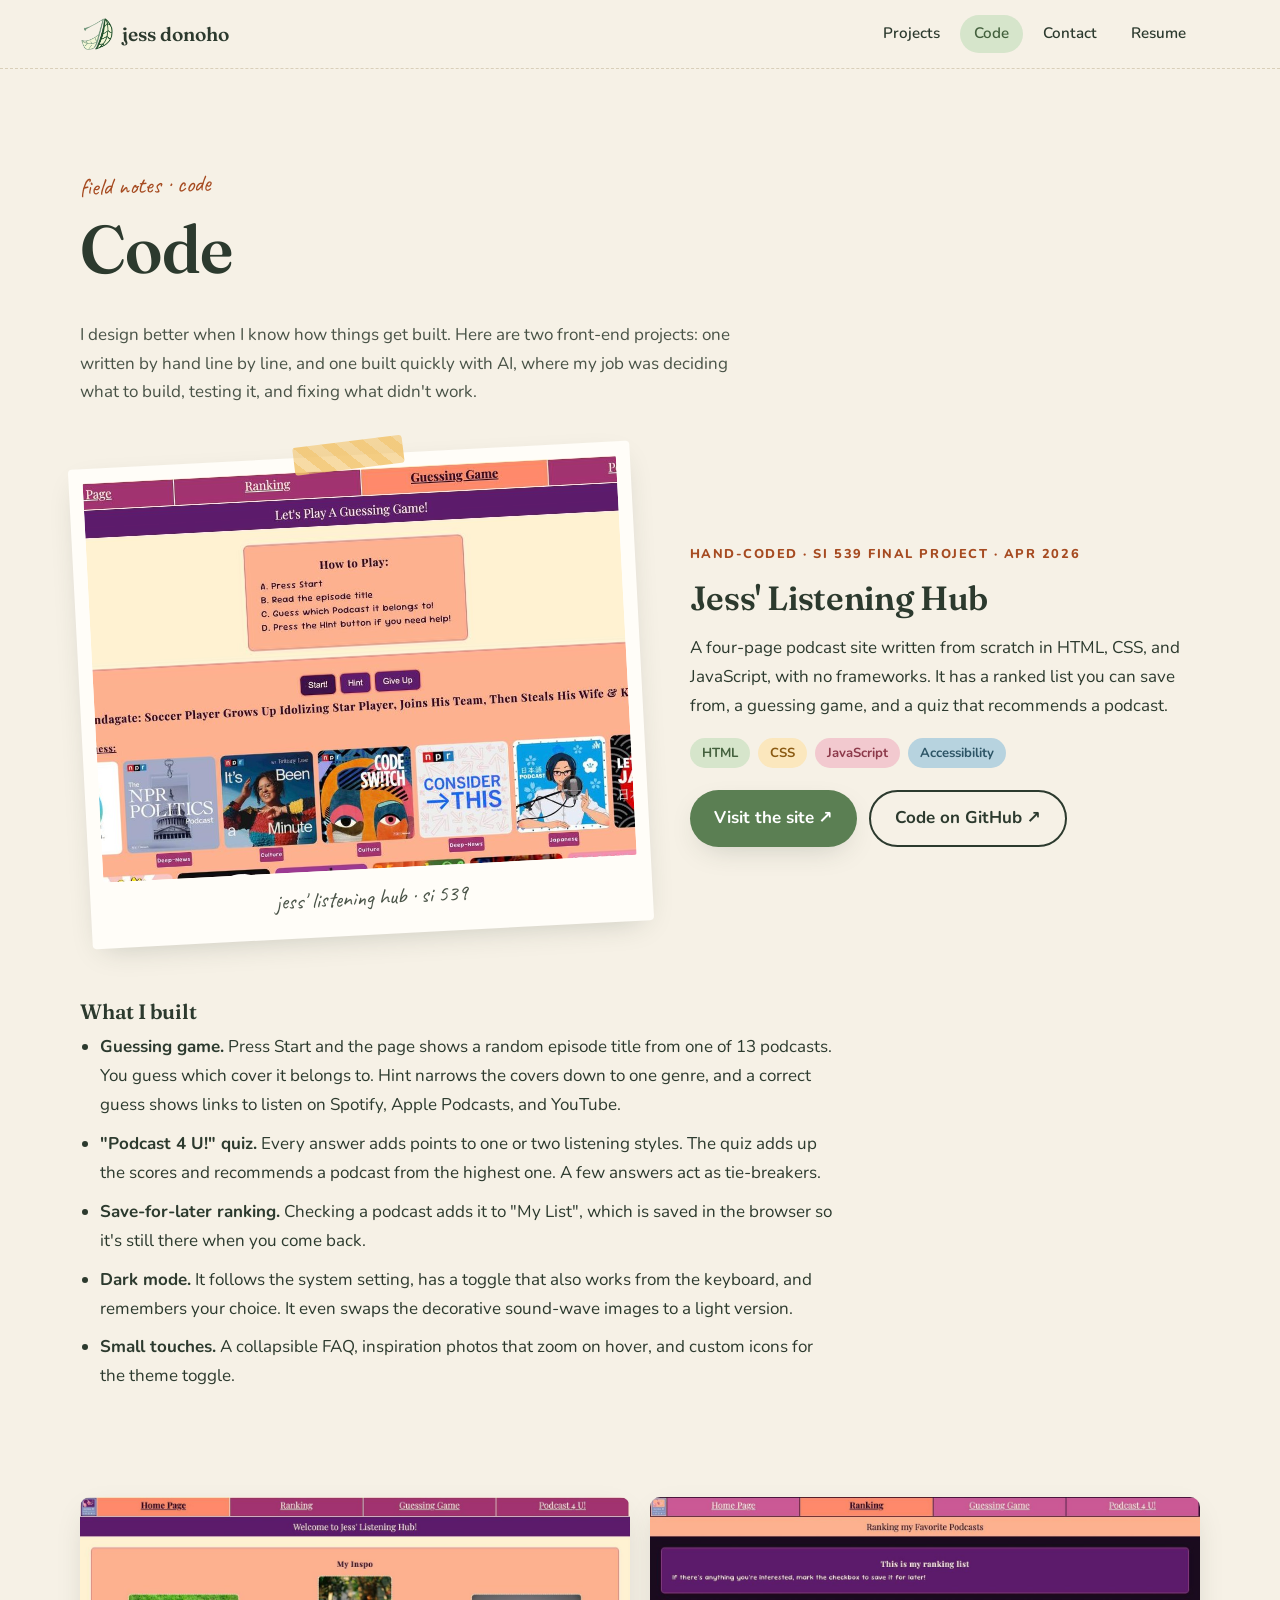
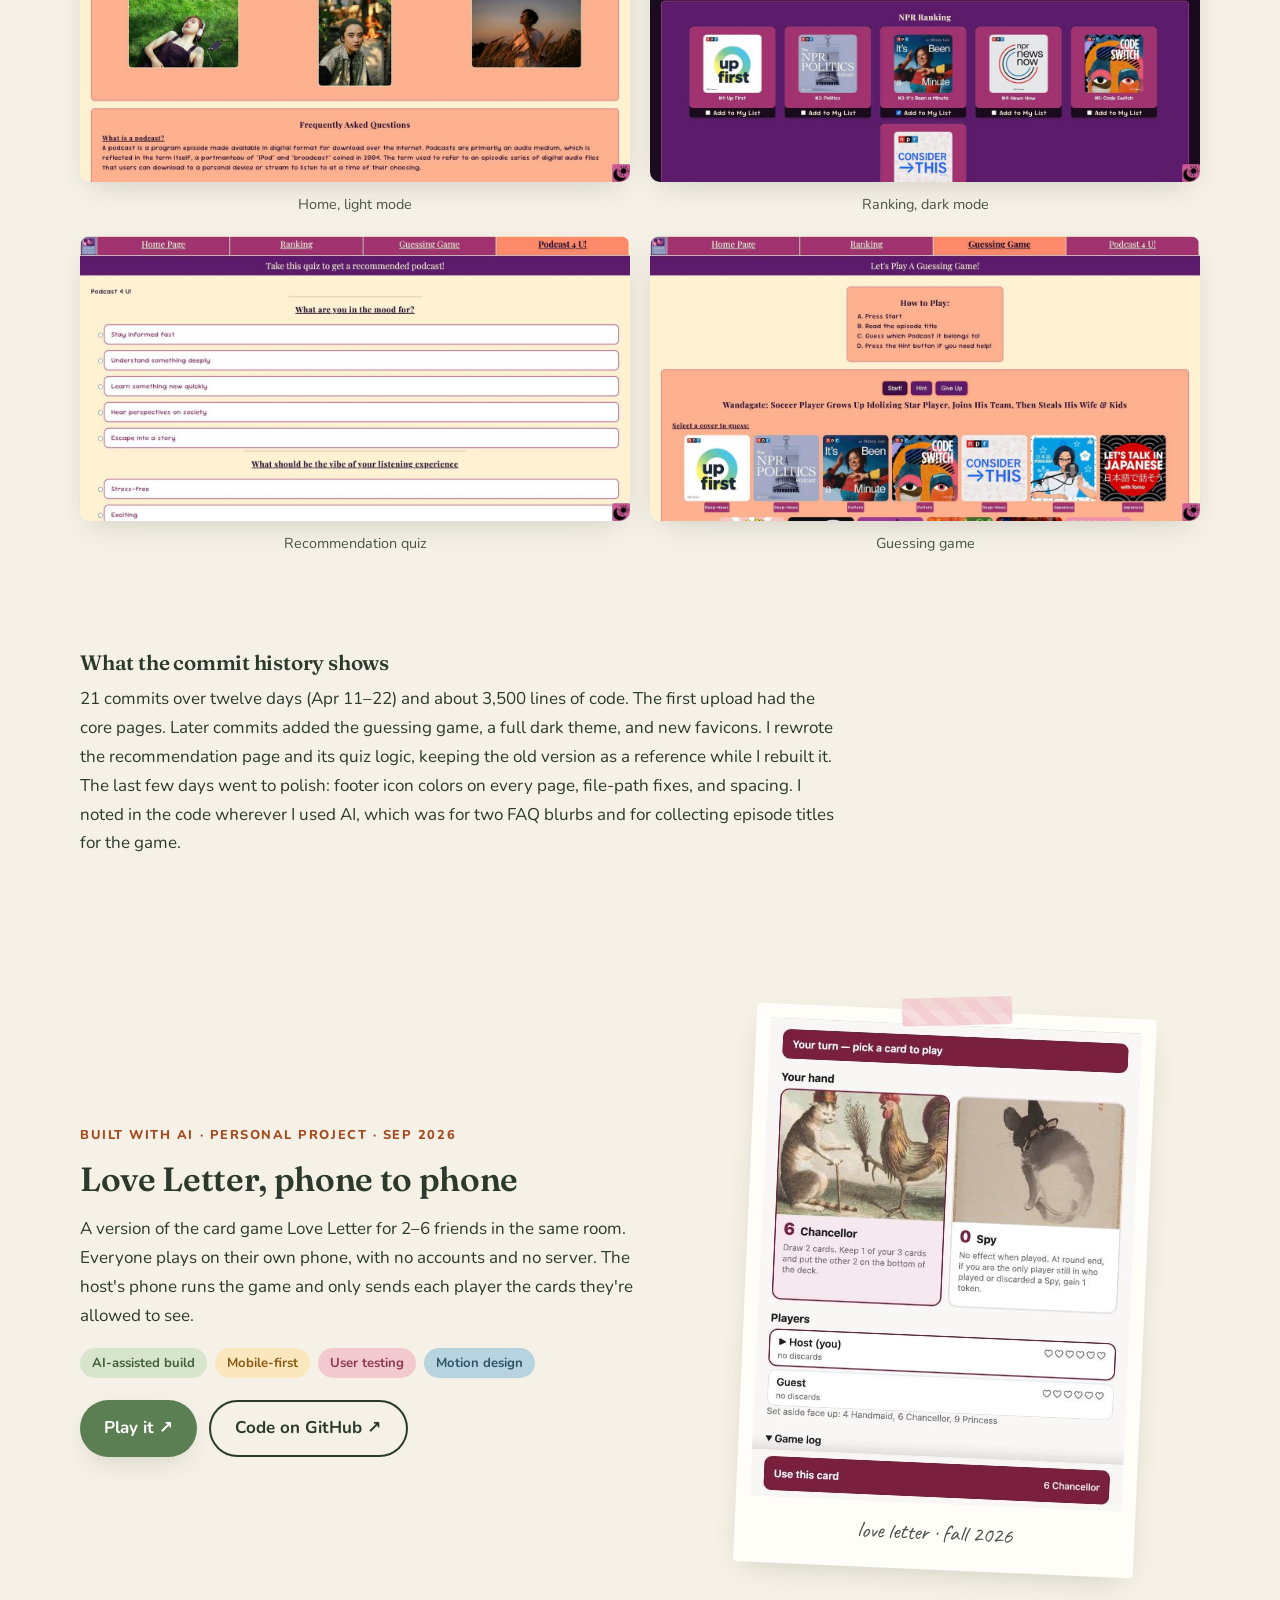
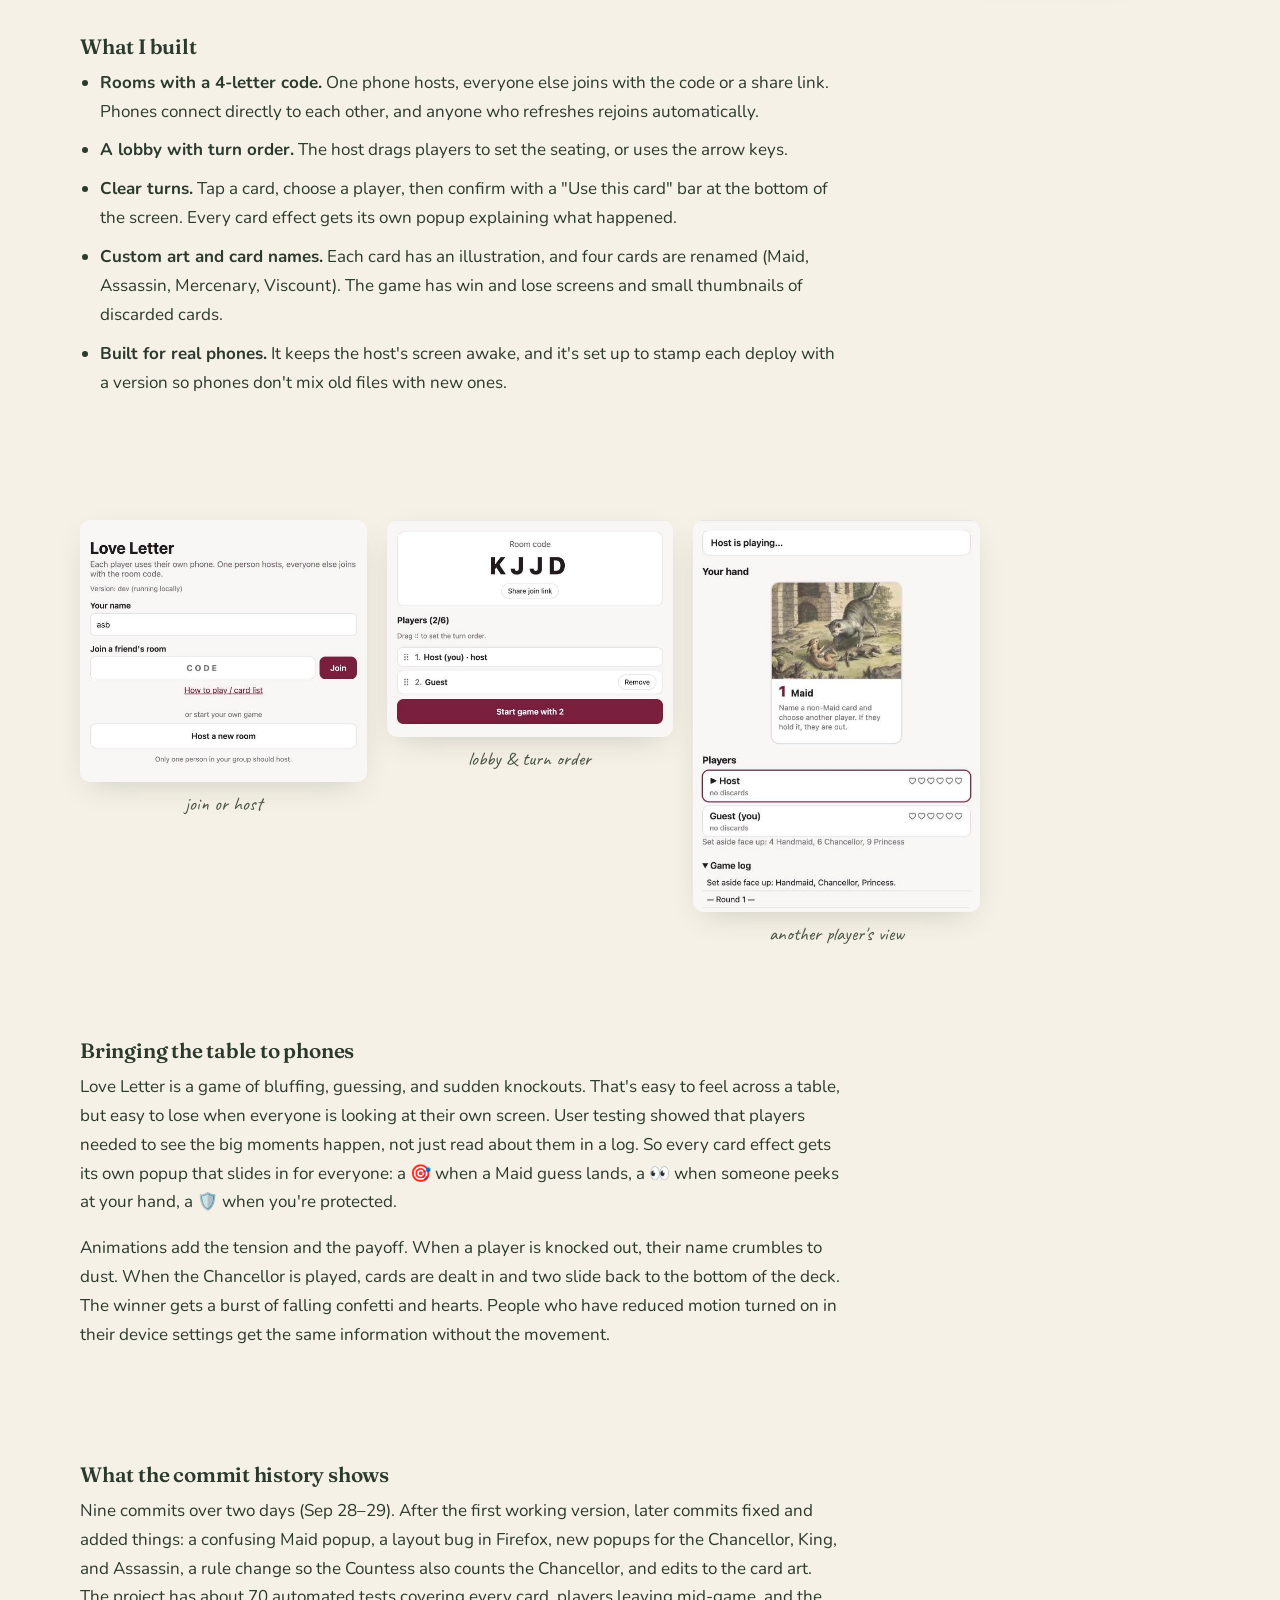
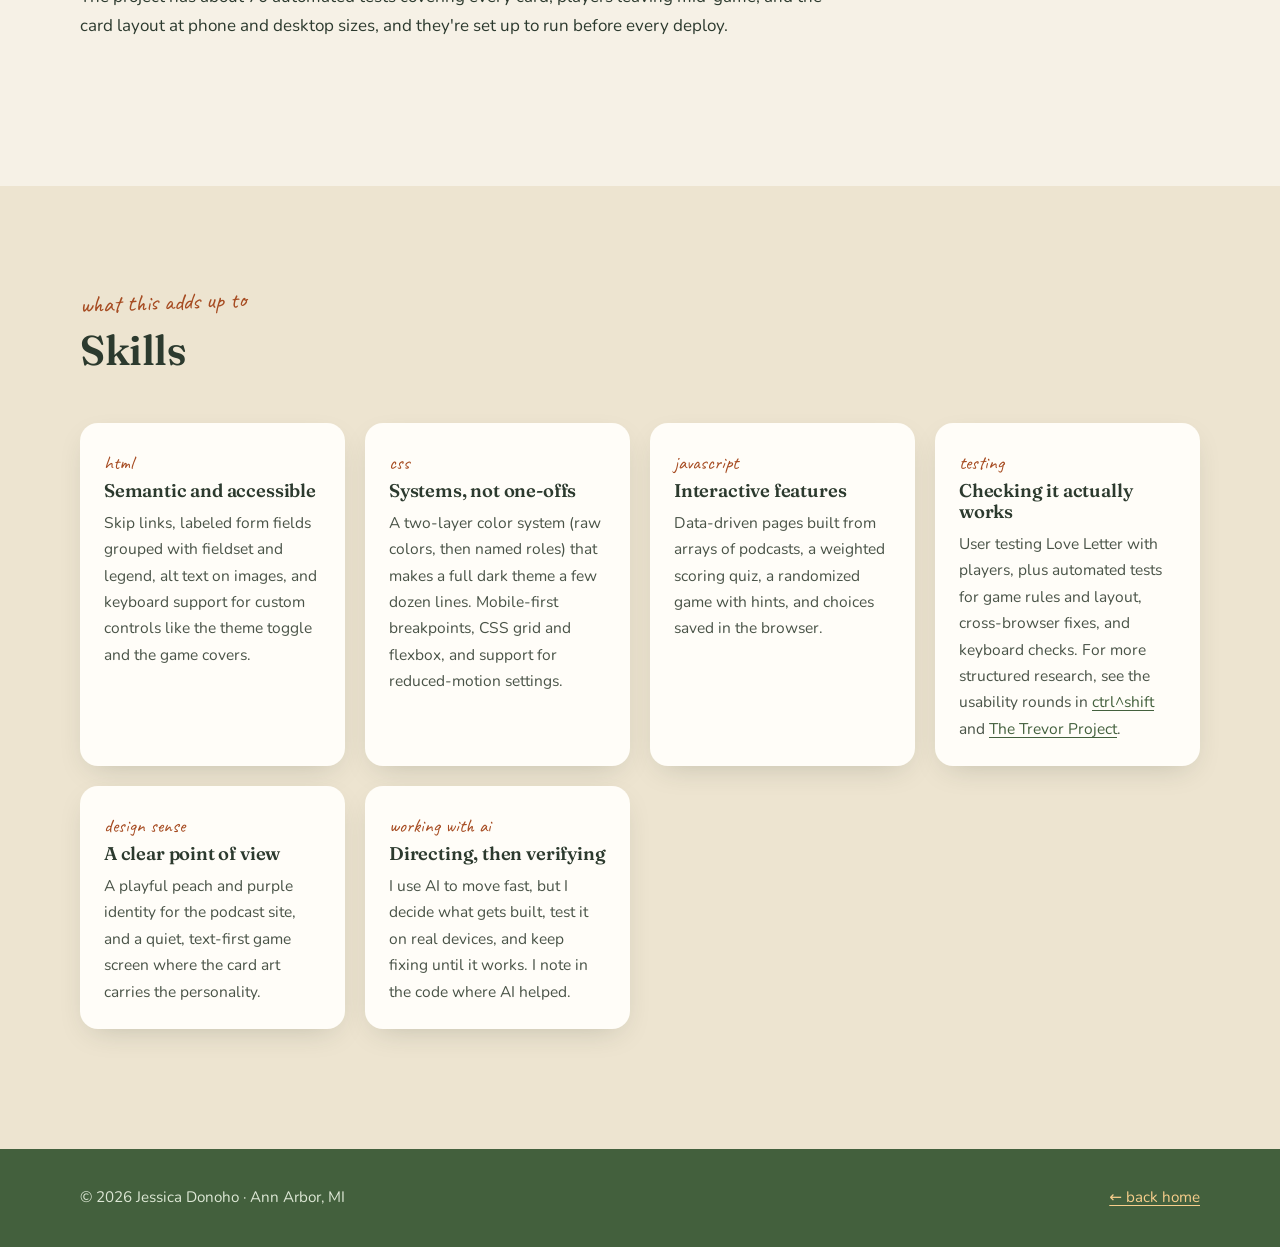
==== commit 440a6d13: "add coding button fix projects remove buttons from nav" ====
--- a/coding.html
+++ b/coding.html
@@ -40,8 +40,6 @@
       <ul class="nav-links" id="nav-links">
         <li><a href="projects.html">Projects</a></li>
         <li><a href="coding.html" aria-current="page">Code</a></li>
-        <li><a href="index.html#about">About</a></li>
-        <li><a href="index.html#photos">Photos</a></li>
         <li><a href="index.html#contact">Contact</a></li>
         <li><a href="resume.pdf" target="_blank" rel="noopener">Resume</a></li>
       </ul>
--- a/css/styles.css
+++ b/css/styles.css
@@ -380,6 +380,12 @@
 .float-deco.leaf1 { top: 58%; left: 3%; width: 46px; animation: sway 6s ease-in-out infinite; }
 .float-deco.leaf2 { top: 18%; left: 44%; width: 34px; animation: sway 8s ease-in-out infinite reverse; }
 
+/* Once the side margin is too narrow for leaf1 to sit beside the text,
+   drop it into the hero's empty bottom padding instead of over the copy. */
+@media (max-width: 1260px) {
+  .float-deco.leaf1 { top: auto; bottom: 36px; width: 38px; }
+}
+
 @keyframes bob  { 50% { transform: translateY(-10px); } }
 @keyframes sway { 50% { transform: rotate(14deg) translateY(-6px); } }
 
@@ -447,6 +453,60 @@
   padding: 6px 14px; border-radius: 4px;
   transform: rotate(4deg);
   box-shadow: var(--shadow);
+}
+
+/* "cd coding" link on the Projects page: a tiny terminal window
+   with pastel window dots, a blinking cursor and a handwritten aside. */
+.term-link {
+  position: relative;
+  display: inline-flex; align-items: center; gap: 12px;
+  max-width: 100%;
+  margin-top: 6px;
+  padding: 10px 18px 10px 14px;
+  background: #2C3A2E;
+  border: 2px solid var(--moss-dark);
+  border-radius: var(--radius-sm);
+  box-shadow: 4px 4px 0 var(--fern);
+  text-decoration: none;
+  transition: transform .2s, box-shadow .2s;
+}
+.term-link:hover,
+.term-link:focus-visible {
+  transform: translate(-2px, -2px) rotate(-1deg);
+  box-shadow: 6px 6px 0 var(--blossom);
+}
+.term-dots { display: flex; gap: 5px; flex-shrink: 0; }
+.term-dots i { width: 9px; height: 9px; border-radius: 50%; background: var(--blossom); }
+.term-dots i:nth-child(2) { background: var(--golden); }
+.term-dots i:nth-child(3) { background: var(--fern); }
+.term-link code {
+  font-family: ui-monospace, "SFMono-Regular", Menlo, monospace;
+  font-size: .95rem;
+  color: #F6F1E6;
+  white-space: nowrap;
+}
+.term-prompt { color: #A9C99B; margin-right: 4px; }
+.term-cursor {
+  display: inline-block;
+  width: .55em; height: 1.05em;
+  margin-left: 3px;
+  vertical-align: text-bottom;
+  background: var(--golden);
+  animation: term-blink 1s steps(1) infinite;
+}
+@keyframes term-blink { 50% { opacity: 0; } }
+.term-note {
+  position: absolute;
+  top: 50%; left: calc(100% + 16px);           /* sits beside the button, on the page background */
+  font-family: var(--font-hand);
+  font-size: 1.2rem;
+  color: var(--sunset);
+  transform: translateY(-50%) rotate(-4deg);
+  white-space: nowrap;
+}
+@media (max-width: 720px) {
+  .term-prompt { display: none; }               /* keep it on one line on phones */
+  .term-note { left: calc(100% + 10px); font-size: 1.05rem; }
 }
 
 
@@ -1127,6 +1187,7 @@
   .hero { padding-bottom: 120px; }
   .hero-note { left: 0; }
   .float-deco.leaf2 { display: none; }
+  .float-deco.leaf1 { left: auto; right: 6%; }    /* keep clear of .hero-note */
   .badge { right: 8px; }
 
   /* Collapse nav into a dropdown */
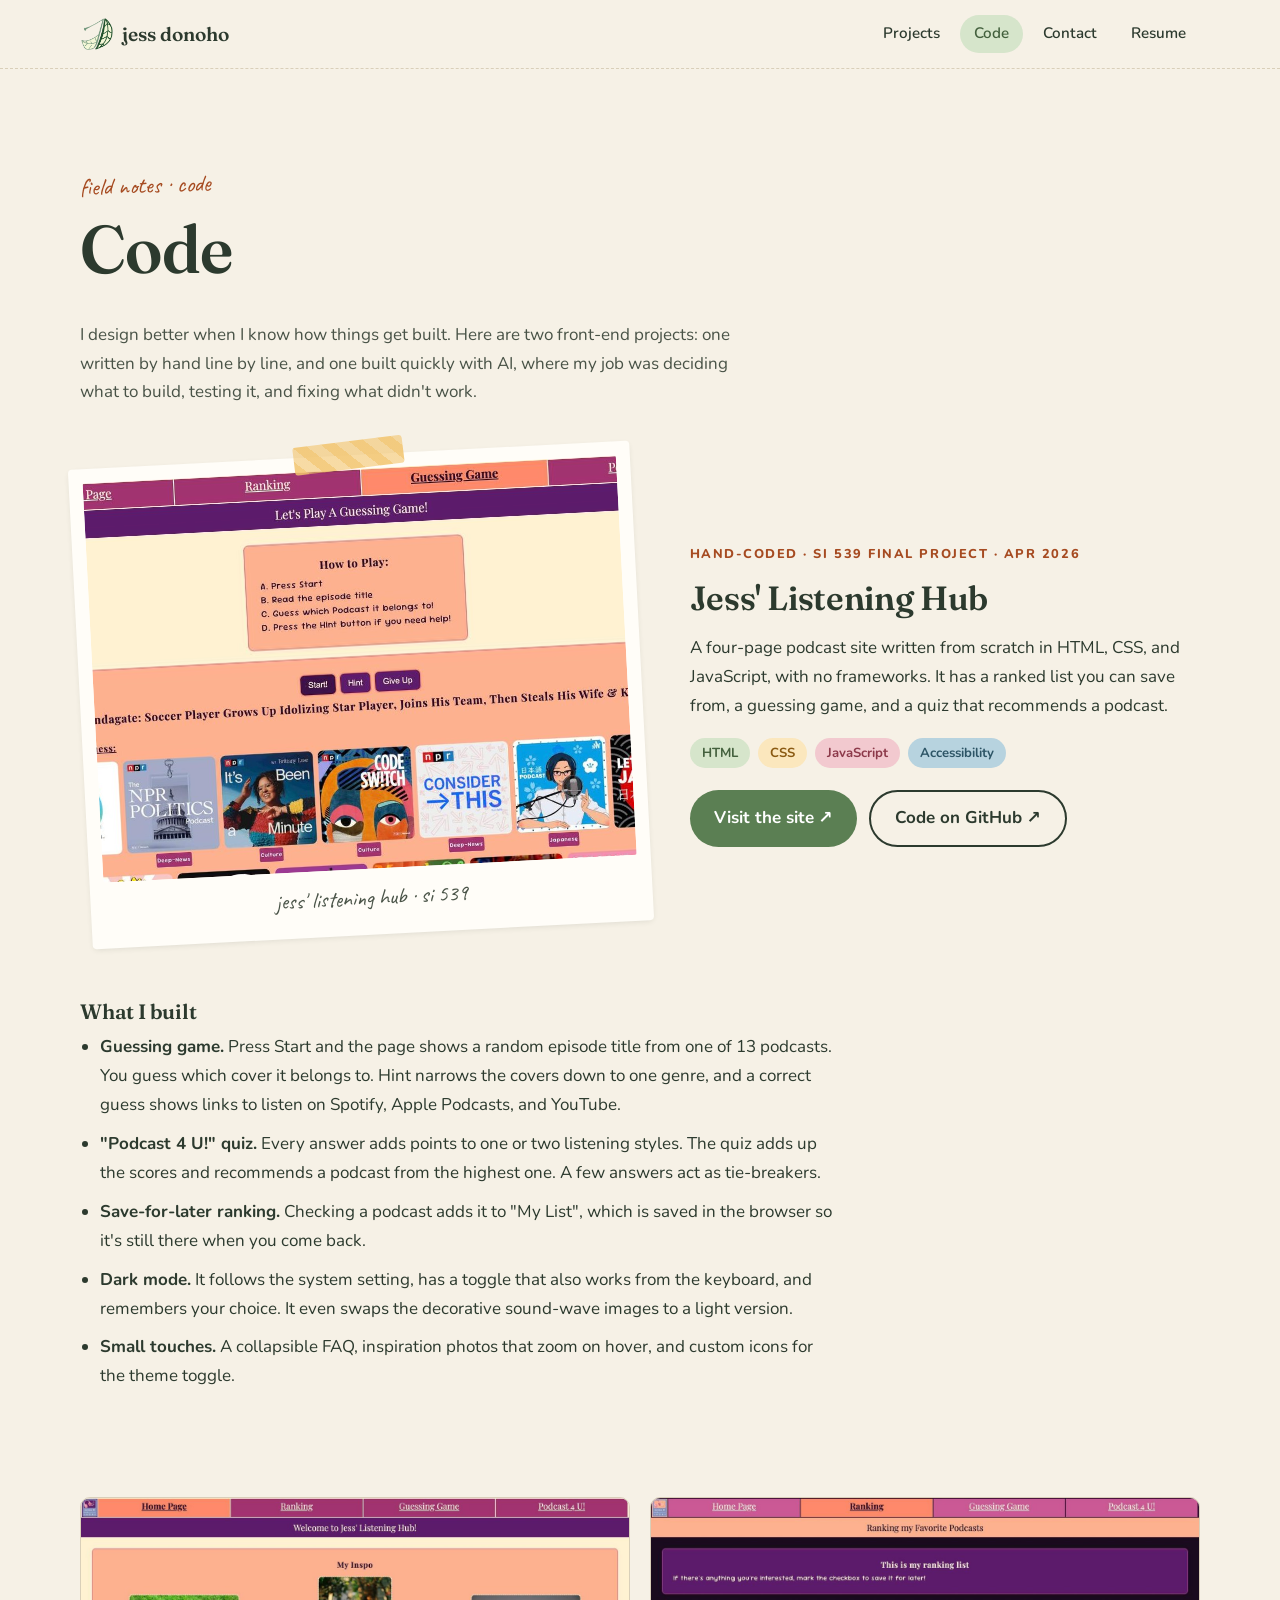
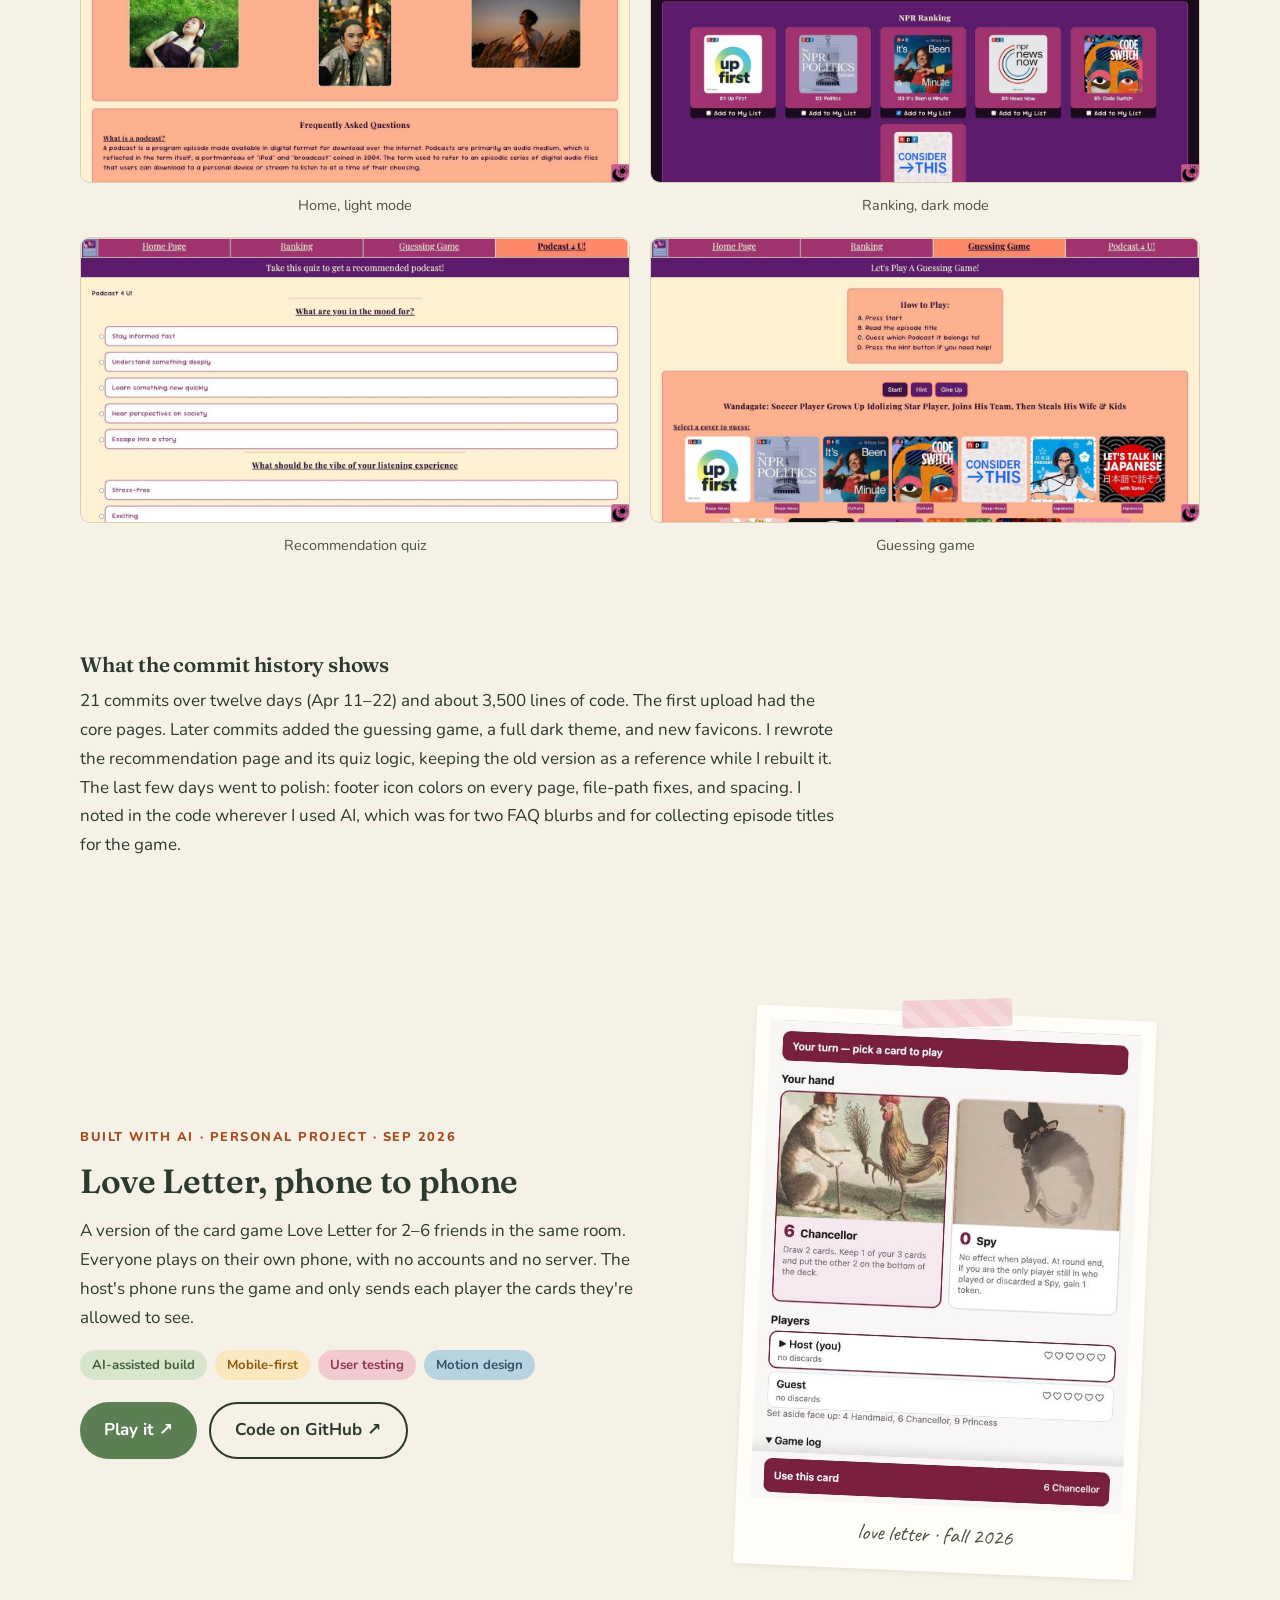
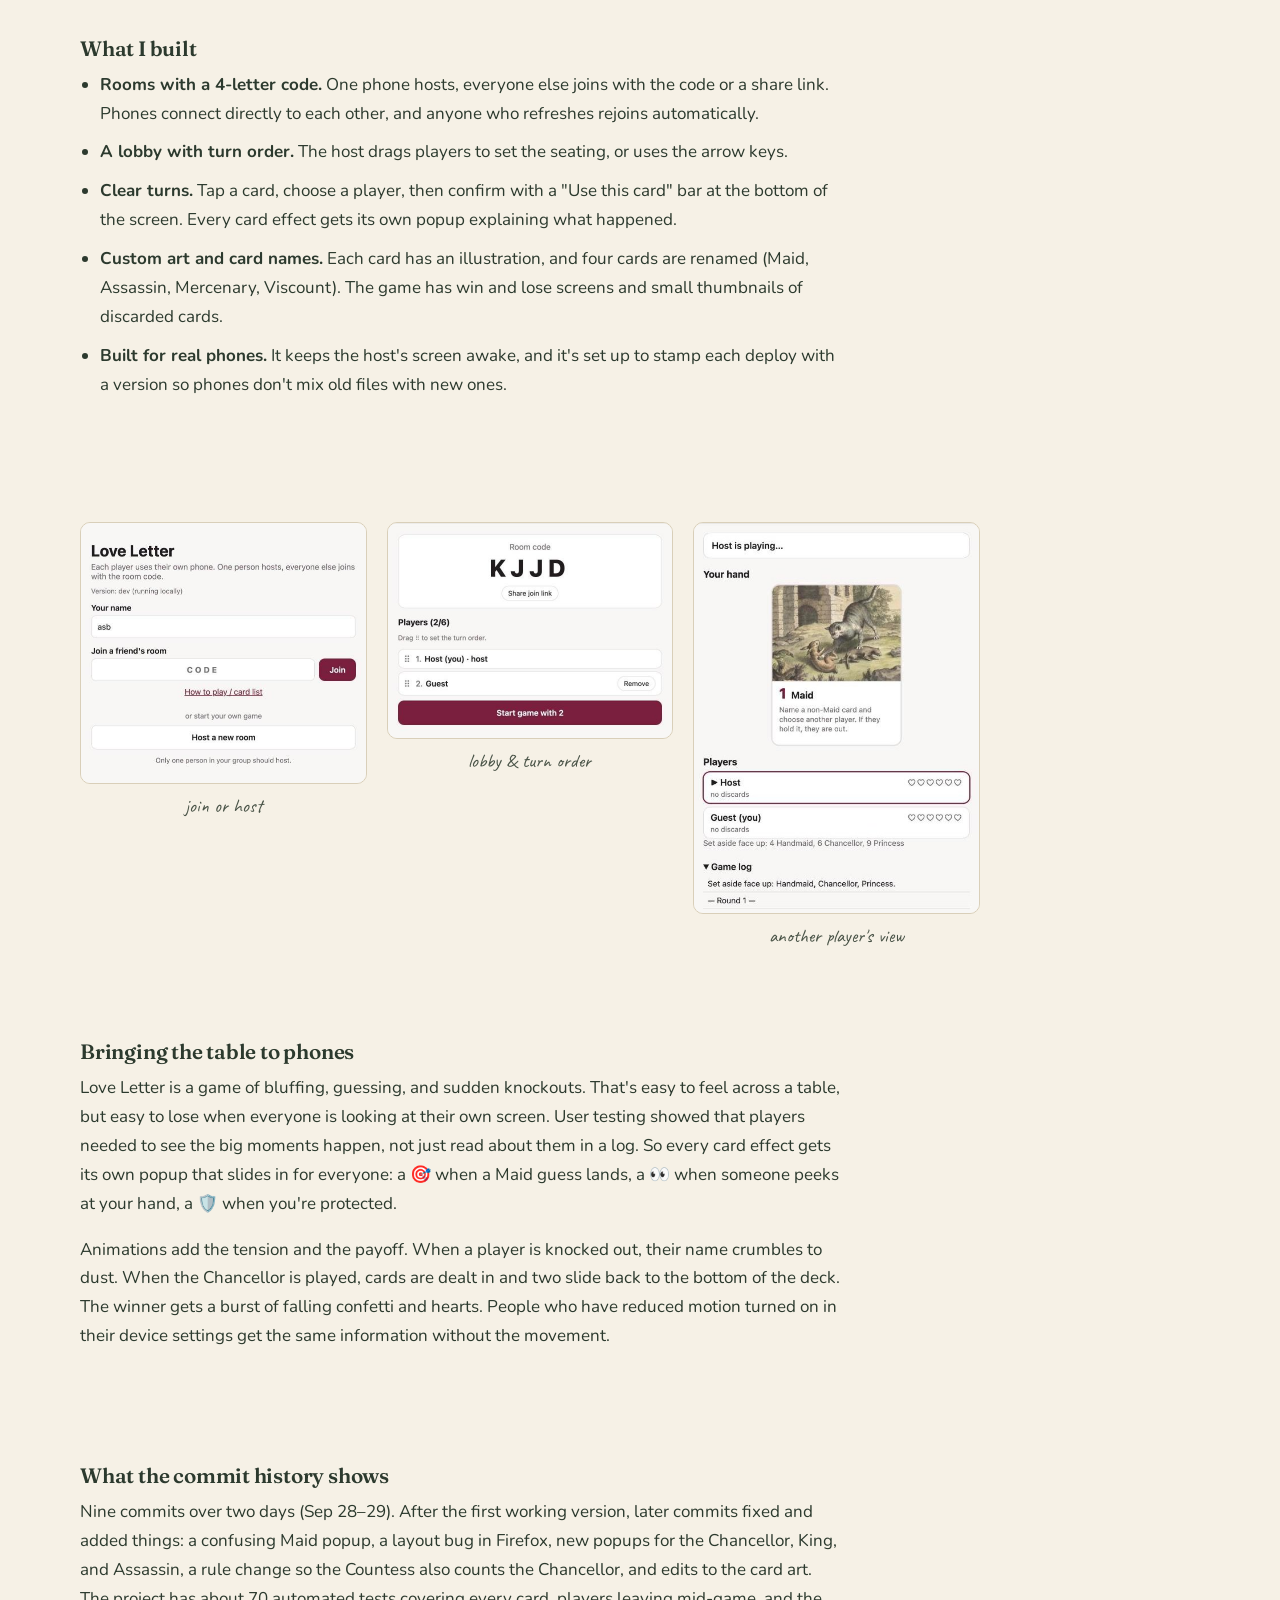
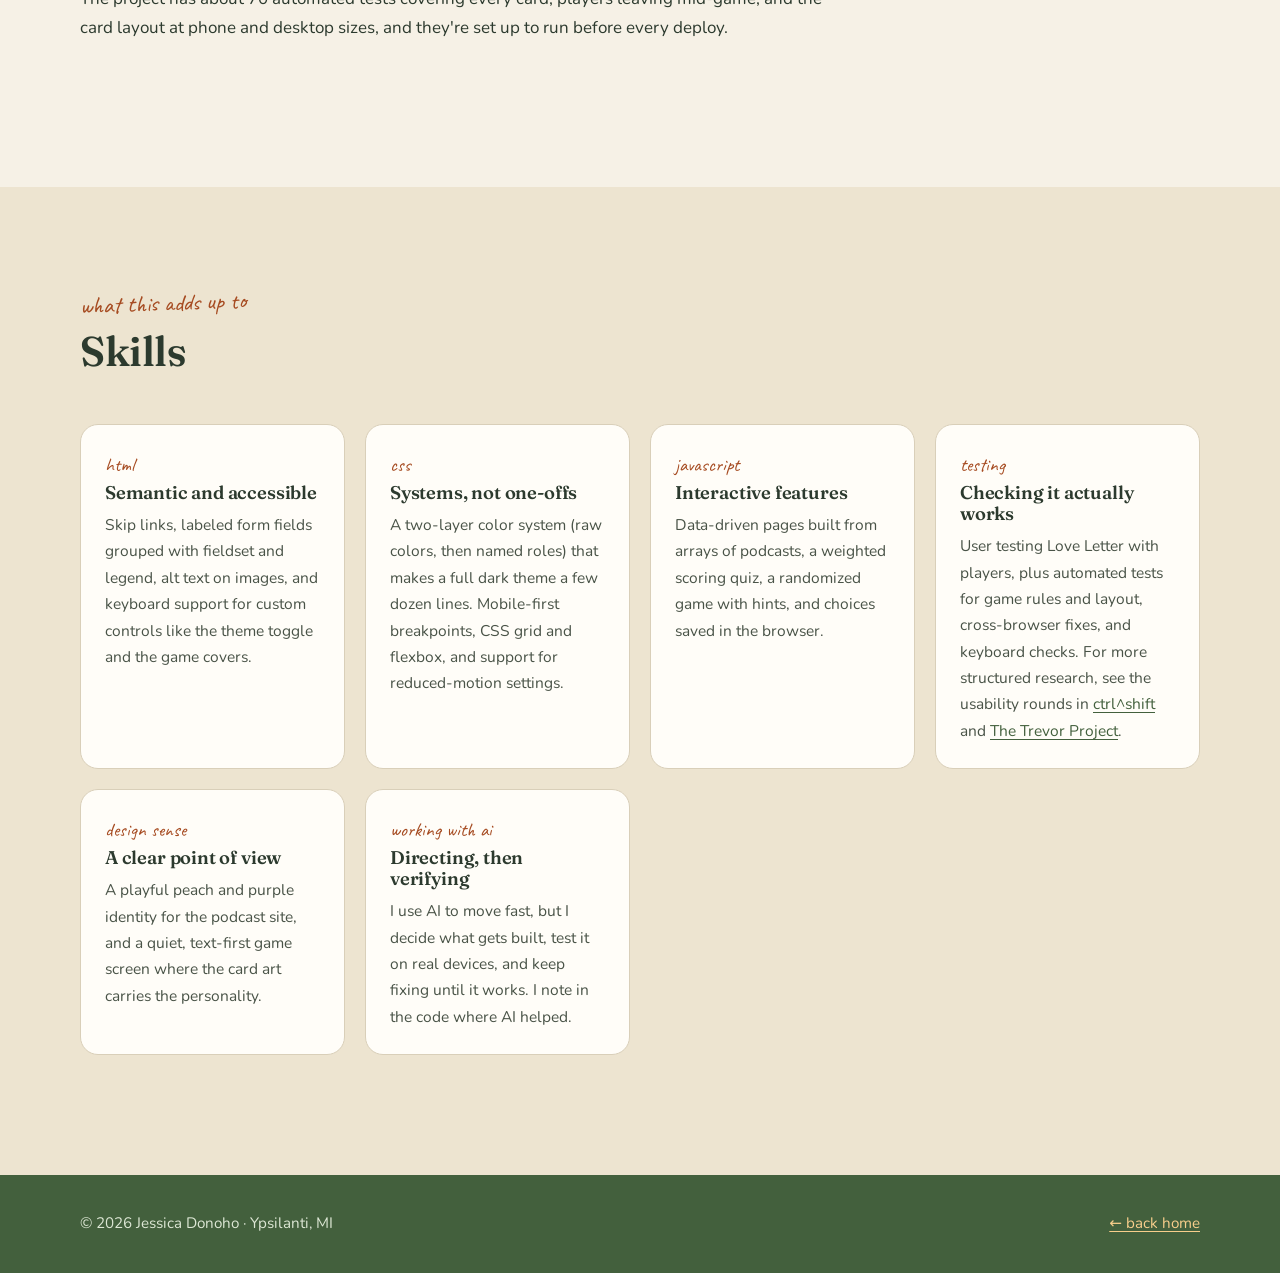
==== commit 79dacc02: "tighten header and fix styling issues like overuse of shadow" ====
--- a/coding.html
+++ b/coding.html
@@ -253,7 +253,7 @@
 
   <footer class="site-footer">
     <div class="container">
-      <span>© <span data-year>2026</span> Jessica Donoho · Ann Arbor, MI</span>
+      <span>© <span data-year>2026</span> Jessica Donoho · Ypsilanti, MI</span>
       <span><a href="index.html">← back home</a></span>
     </div>
   </footer>
--- a/css/styles.css
+++ b/css/styles.css
@@ -21,7 +21,7 @@
      16. Case study: content blocks (stats, cards, tables, quotes, phases)
      17. Image placeholders (shown until you add real images)
      18. Scroll-reveal animation
-     19. Responsive tweaks (tablet + phone)
+     19. Larger screens (tablet + desktop)
      20. Reduced motion
    ========================================================================== */
 
@@ -58,8 +58,8 @@
   --container:    1120px;   /* max width of page content */
   --radius:       18px;     /* rounded corners for cards */
   --radius-sm:    10px;
-  --shadow:       0 10px 30px -12px rgba(44, 58, 46, 0.25);
-  --shadow-lift:  0 18px 40px -14px rgba(44, 58, 46, 0.35);
+  --shadow:       0 2px 6px -2px rgba(44, 58, 46, 0.14);   /* photos and sticky notes only */
+  --shadow-lift:  0 6px 16px -6px rgba(44, 58, 46, 0.22);  /* hover, and controls floating over images */
 }
 
 
@@ -123,15 +123,15 @@
   margin-inline: auto;
 }
 
-.section { padding: 96px 0; position: relative; }
+.section { padding: 72px 0; position: relative; }
 .section--tinted { background: var(--paper-deep); }
 
 /* Section heading block: small handwritten label + big title */
 .section-head { margin-bottom: 48px; max-width: 680px; }
 .section-head p { color: var(--ink-soft); }
 
-.grid-2 { display: grid; grid-template-columns: 1fr 1fr; gap: 48px; align-items: center; }
-.grid-3 { display: grid; grid-template-columns: repeat(3, 1fr); gap: 28px; }
+.grid-2 { display: grid; grid-template-columns: 1fr; gap: 48px; align-items: center; }
+.grid-3 { display: grid; grid-template-columns: 1fr; gap: 28px; }
 
 
 /* ==========================================================================
@@ -165,7 +165,18 @@
 .logo img { width: 34px; height: 34px; transition: transform .4s; }
 .logo:hover img { transform: rotate(-12deg); }
 
-.nav-links { display: flex; gap: 6px; list-style: none; margin: 0; padding: 0; }
+/* Phones: the links are a dropdown under the header, opened by the hamburger.
+   Wider screens lay them out in a row (see section 19). */
+.nav-links {
+  display: none;
+  position: absolute; top: 68px; left: 0; right: 0;
+  flex-direction: column; gap: 6px;
+  list-style: none; margin: 0;
+  padding: 12px 16px 20px;
+  background: var(--paper);
+  border-bottom: 1px dashed var(--line);
+}
+.nav-links.is-open { display: flex; }
 .nav-links a {
   display: block;
   padding: 6px 14px;
@@ -179,13 +190,31 @@
 .nav-links a:hover,
 .nav-links a[aria-current="page"] { background: var(--fern); color: var(--moss-dark); }
 
-/* Hamburger button — only shown on phones (see section 19) */
+/* Hamburger button — hidden once the links fit in a row (see section 19) */
 .nav-toggle {
-  display: none;
+  display: block;
   background: none; border: 0; cursor: pointer;
   padding: 8px; color: var(--ink);
 }
 .nav-toggle svg { width: 26px; height: 26px; }
+
+/* Sakura petals, added by main.js when a nav link is hovered or the phone menu opens */
+.petal {
+  position: fixed;
+  z-index: 60;
+  pointer-events: none;
+  opacity: 0;
+  background: linear-gradient(135deg, var(--blossom), #E89BAA);
+  border-radius: 100% 10% 100% 35%;
+  animation: petal-fall 2s ease-in forwards;
+}
+@keyframes petal-fall {
+  0%   { opacity: 0; transform: translate(0, 0) rotate(0deg); }
+  12%  { opacity: 1; }
+  35%  { transform: translate(calc(var(--drift) * .7), calc(var(--fall) * .3)) rotate(calc(var(--spin) * .35)); }
+  65%  { opacity: .9; transform: translate(calc(var(--drift) * .2), calc(var(--fall) * .65)) rotate(calc(var(--spin) * .7)); }
+  100% { opacity: 0; transform: translate(var(--drift), var(--fall)) rotate(var(--spin)); }
+}
 
 
 /* ==========================================================================
@@ -201,7 +230,7 @@
 }
 .btn:hover { transform: translateY(-2px); }
 
-.btn--primary { background: var(--moss); color: #fff; box-shadow: var(--shadow); }
+.btn--primary { background: var(--moss); color: #fff; }
 .btn--primary:hover { background: var(--moss-dark); color: #fff; }
 
 .btn--ghost { border: 2px solid var(--ink); color: var(--ink); }
@@ -358,16 +387,60 @@
 /* ==========================================================================
    07. HOME: HERO
    ========================================================================== */
-.hero { padding: 72px 0 140px; position: relative; overflow: hidden; }
-
+.hero { padding: 32px 0 68px; position: relative; overflow: hidden; }
+.hero > .container { position: relative; z-index: 1; }   /* keeps content above the hills */
+
+.hero h1 { font-size: clamp(1.9rem, 3.9vw, 3.25rem); margin-bottom: .35em; }
 .hero h1 span.wave { color: var(--moss); }         /* colored word in the headline */
-.hero .lede { font-size: 1.2rem; color: var(--ink-soft); max-width: 520px; }
+.hero .hand-label { font-size: 1.35rem; }
+.hero .lede { font-size: 1.05rem; color: var(--ink-soft); max-width: 560px; margin-bottom: 12px; }
 .hero .actions { display: flex; gap: 14px; flex-wrap: wrap; margin-top: 28px; }
+
+/* Portrait: small and floated beside the headline on phones,
+   its own column from tablet up (see the media query below). */
+.hero-portrait {
+  float: right;
+  width: 108px;
+  margin: 0 2px 8px 14px;
+  padding: 6px 6px 4px;
+  border: 1px solid var(--line);
+  box-shadow: none;
+}
+.hero-portrait:hover { box-shadow: none; }
+.hero-portrait img { height: auto; aspect-ratio: 4 / 5; }   /* height: auto so the img's height attribute doesn't override the crop */
+.hero-portrait figcaption { display: none; }
+.hero-portrait.taped::before { top: -8px; width: 54px; height: 16px; }
+
+@media (min-width: 721px) {
+  .hero { padding: 40px 0 84px; }
+  .hero-copy {
+    display: grid;
+    grid-template-columns: 1fr 256px;
+    grid-template-rows: auto auto auto 1fr;   /* spare portrait height goes below the chips */
+    column-gap: 54px;
+    padding-right: 20px;
+  }
+  .hero-copy > * { grid-column: 1; }
+  .hero-copy > .hand-label { justify-self: start; }
+  .hero-copy > .chips { align-self: start; }
+  .hero-portrait {
+    float: none;
+    grid-column: 2;
+    grid-row: 1 / span 4;
+    align-self: start;
+    width: auto;
+    margin: 4px 0 0;
+    padding: 10px 10px 8px;
+  }
+  .hero-portrait img { aspect-ratio: 1; }
+  .hero-portrait figcaption { display: block; margin-top: 2px; font-size: 1.05rem; }
+  .hero-portrait.taped::before { top: -12px; width: 90px; height: 24px; }
+}
 
 /* Hand-drawn style note with an arrow, next to the portrait */
 .hero-note {
   position: absolute;
-  bottom: -46px; left: -40px;
+  bottom: -46px; left: 0;
   font-family: var(--font-hand);
   font-size: 1.5rem;
   color: var(--sunset);
@@ -377,13 +450,13 @@
 /* Floating decorative leaves / sun in the hero background */
 .float-deco { position: absolute; pointer-events: none; opacity: .9; }
 .float-deco.sun   { top: 40px; right: 6%; width: 90px; animation: bob 7s ease-in-out infinite; }
-.float-deco.leaf1 { top: 58%; left: 3%; width: 46px; animation: sway 6s ease-in-out infinite; }
-.float-deco.leaf2 { top: 18%; left: 44%; width: 34px; animation: sway 8s ease-in-out infinite reverse; }
-
-/* Once the side margin is too narrow for leaf1 to sit beside the text,
-   drop it into the hero's empty bottom padding instead of over the copy. */
-@media (max-width: 1260px) {
-  .float-deco.leaf1 { top: auto; bottom: 36px; width: 38px; }
+/* leaf1 sits in the hero's empty bottom padding (right side on phones, clear of
+   .hero-note) until the side margin is wide enough for it to sit beside the text. */
+.float-deco.leaf1 { bottom: 36px; right: 6%; width: 38px; animation: sway 6s ease-in-out infinite; }
+.float-deco.leaf2 { display: none; top: 18%; left: 44%; width: 34px; animation: sway 8s ease-in-out infinite reverse; }
+
+@media (min-width: 1261px) {
+  .float-deco.leaf1 { top: 58%; bottom: auto; width: 46px; }
 }
 
 @keyframes bob  { 50% { transform: translateY(-10px); } }
@@ -419,17 +492,24 @@
 /* ==========================================================================
    09. HOME: PROJECT CARDS
    ========================================================================== */
+#work { padding-top: 16px; }
+.work-head {
+  display: flex; justify-content: space-between; align-items: flex-end; gap: 16px;
+  margin-bottom: 28px;
+}
+.work-head h2 { margin: 0; }
+.work-head a { font-weight: 700; white-space: nowrap; }
+
 .projects { display: grid; gap: 56px; }
 
 /* One project = image on one side, text on the other.
    Add .project--flip to swap sides. */
 .project {
   display: grid;
-  grid-template-columns: 1.1fr 1fr;
+  grid-template-columns: 1fr;
   gap: 48px;
   align-items: center;
 }
-.project--flip .project-media { order: 2; }
 
 .project-media { position: relative; }
 .project-media .polaroid img { aspect-ratio: 4 / 3; }
@@ -445,14 +525,37 @@
 }
 .project .chips { margin: 14px 0 22px; }
 
+/* Whole project is clickable: the title link stretches over the entire block.
+   Add .project--link to the article and .project-link to the title's <a>. */
+.project--link { position: relative; }
+.project-link { color: inherit; text-decoration: none; transition: color .2s; }
+.project-link::after {
+  content: "";
+  position: absolute; inset: -14px;
+  z-index: 4;
+  border-radius: var(--radius);
+}
+.project-link:focus-visible { outline: none; }
+.project-link:focus-visible::after { outline: 3px solid var(--sunset); outline-offset: 2px; }
+.project-cta {
+  display: inline-flex; align-items: center; gap: 8px;
+  font-weight: 800;
+  color: var(--moss-dark);
+  transition: color .2s;
+}
+.project-cta span { transition: transform .2s; }
+.project--link:hover .project-link,
+.project--link:hover .project-cta { color: var(--sunset); }
+.project--link:hover .project-cta span { transform: translateX(6px); }
+.project--link:hover .polaroid { transform: rotate(0deg) scale(1.02); box-shadow: var(--shadow-lift); }
+
 /* "Featured" ribbon badge */
 .badge {
-  position: absolute; top: 22px; right: -10px; z-index: 3;
+  position: absolute; top: 22px; right: 8px; z-index: 3;
   background: var(--sunset); color: #fff;
   font-weight: 800; font-size: .75rem; letter-spacing: .08em;
   padding: 6px 14px; border-radius: 4px;
   transform: rotate(4deg);
-  box-shadow: var(--shadow);
 }
 
 /* "cd coding" link on the Projects page: a tiny terminal window
@@ -485,7 +588,7 @@
   color: #F6F1E6;
   white-space: nowrap;
 }
-.term-prompt { color: #A9C99B; margin-right: 4px; }
+.term-prompt { display: none; color: #A9C99B; margin-right: 4px; }   /* keep it on one line on phones */
 .term-cursor {
   display: inline-block;
   width: .55em; height: 1.05em;
@@ -497,16 +600,16 @@
 @keyframes term-blink { 50% { opacity: 0; } }
 .term-note {
   position: absolute;
-  top: 50%; left: calc(100% + 16px);           /* sits beside the button, on the page background */
+  top: 50%; left: calc(100% + 10px);           /* sits beside the button, on the page background */
   font-family: var(--font-hand);
-  font-size: 1.2rem;
+  font-size: 1.05rem;
   color: var(--sunset);
   transform: translateY(-50%) rotate(-4deg);
   white-space: nowrap;
 }
-@media (max-width: 720px) {
-  .term-prompt { display: none; }               /* keep it on one line on phones */
-  .term-note { left: calc(100% + 10px); font-size: 1.05rem; }
+@media (min-width: 721px) {
+  .term-prompt { display: inline; }
+  .term-note { left: calc(100% + 16px); font-size: 1.2rem; }
 }
 
 
@@ -538,7 +641,7 @@
   width: 20px; height: 20px;
   border-radius: 50% 0 50% 0;                       /* leaf shape */
   background: var(--moss);
-  box-shadow: 0 0 0 5px var(--paper-deep);
+  box-shadow: 0 0 0 5px var(--paper);
   transform: rotate(-45deg);
 }
 .trail li.is-now::before { background: var(--sunset); }  /* current roles in orange */
@@ -550,7 +653,7 @@
   background: var(--card);
   border-radius: var(--radius);
   padding: 28px;
-  box-shadow: var(--shadow);
+  border: 1px solid var(--line);
   margin-bottom: 24px;
   position: relative;
 }
@@ -576,13 +679,16 @@
   display: flex; flex-wrap: wrap; justify-content: center; gap: 12px;
   margin-top: 28px;
 }
-.contact-links a {
+.contact-links a,
+.contact-links button {
   background: var(--paper); color: var(--ink);
   padding: 10px 20px; border-radius: 999px;
   font-weight: 700; text-decoration: none;
   transition: transform .2s, background .2s;
 }
-.contact-links a:hover { background: var(--golden); transform: translateY(-2px); }
+.contact-links button { border: 0; font: inherit; font-weight: 700; cursor: pointer; }
+.contact-links a:hover,
+.contact-links button:hover { background: var(--golden); transform: translateY(-2px); }
 
 
 /* ==========================================================================
@@ -591,7 +697,7 @@
 /* Rolling hills SVG that sits at the bottom of a section */
 .hills {
   position: absolute; left: 0; right: 0; bottom: -1px;
-  width: 100%; height: 120px;
+  width: 100%; height: 72px;
   pointer-events: none;
 }
 
@@ -621,20 +727,21 @@
 /* Role / Team / Timeline / Tools row */
 .meta-grid {
   display: grid;
-  grid-template-columns: repeat(4, 1fr);
+  grid-template-columns: 1fr;
   gap: 20px;
   margin: 40px 0;
   padding: 26px;
   background: var(--card);
   border-radius: var(--radius);
-  box-shadow: var(--shadow);
-}
-.meta-grid h4 {
+  border: 1px solid var(--line);
+}
+.meta-grid .meta-label {
   font-family: var(--font-body);
   font-size: .78rem; font-weight: 800;
+  line-height: 1.15;
   letter-spacing: .12em; text-transform: uppercase;
   color: var(--sunset);
-  margin-bottom: 6px;
+  margin: 0 0 6px;
 }
 .meta-grid p { margin: 0; font-size: .98rem; }
 
@@ -653,16 +760,18 @@
 
 /* ==========================================================================
    15. CASE STUDY: TABLE OF CONTENTS ("trail map")
-   Sticky sidebar on desktop. The current section is highlighted by main.js.
+   Sticky sidebar on desktop, hidden below that (see section 19).
+   The current section is highlighted by main.js.
    ========================================================================== */
 .cs-layout {
   display: grid;
-  grid-template-columns: 220px 1fr;
+  grid-template-columns: 1fr;
   gap: 56px;
   align-items: start;
 }
 .cs-layout > article { min-width: 0; }   /* lets wide tables scroll instead of stretching the page */
 .toc {
+  display: none;
   position: sticky;
   top: 96px;
   font-size: .92rem;
@@ -702,12 +811,12 @@
 .tldr p:last-child { margin: 0; }
 
 /* --- Big-number stat cards --- */
-.stats { display: grid; grid-template-columns: repeat(3, 1fr); gap: 20px; margin: 28px 0; }
+.stats { display: grid; grid-template-columns: 1fr; gap: 20px; margin: 28px 0; }
 .stat {
   background: var(--card);
   border-radius: var(--radius);
   padding: 24px;
-  box-shadow: var(--shadow);
+  border: 1px solid var(--line);
   border-top: 6px solid var(--moss);
 }
 .stat:nth-child(2) { border-top-color: var(--sunset); }
@@ -726,7 +835,7 @@
   background: var(--card);
   border-radius: var(--radius);
   padding: 24px;
-  box-shadow: var(--shadow);
+  border: 1px solid var(--line);
   position: relative;
 }
 .card .icon {                        /* round icon bubble at top of a card */
@@ -740,17 +849,17 @@
 .card p { color: var(--ink-soft); font-size: .97rem; margin: 0; }
 .card .tag { font-family: var(--font-hand); font-size: 1.2rem; color: var(--sunset); }
 
-/* --- Workflow phases (horizontal path of steps) --- */
+/* --- Workflow phases (a stack of steps; a horizontal path on desktop) --- */
 .phases {
   list-style: none; padding: 0; margin: 28px 0;
-  display: grid; grid-template-columns: repeat(5, 1fr); gap: 14px;
+  display: grid; grid-template-columns: 1fr; gap: 14px;
   counter-reset: phase;
 }
 .phases li {
   background: var(--card);
   border-radius: var(--radius);
   padding: 20px 18px;
-  box-shadow: var(--shadow);
+  border: 1px solid var(--line);
   position: relative;
   counter-increment: phase;
 }
@@ -761,20 +870,15 @@
   background: var(--moss); color: #fff;
   font-weight: 800; margin-bottom: 10px;
 }
-.phases li:not(:last-child)::after { /* little arrow between steps */
-  content: "→";
-  position: absolute; right: -13px; top: 26px;
-  color: var(--moss); font-weight: 800;
-}
 .phases h3 { font-size: 1.05rem; margin-bottom: 6px; }
 .phases p { font-size: .9rem; color: var(--ink-soft); margin: 0; }
 
 /* --- Responsibility list with check-leaves --- */
-.owned { list-style: none; padding: 0; display: grid; grid-template-columns: 1fr 1fr; gap: 16px; }
+.owned { list-style: none; padding: 0; display: grid; grid-template-columns: 1fr; gap: 16px; }
 .owned li {
   background: var(--card); border-radius: var(--radius-sm);
   padding: 18px 20px 18px 54px; position: relative;
-  box-shadow: var(--shadow);
+  border: 1px solid var(--line);
 }
 .owned li::before {
   content: ""; position: absolute; left: 20px; top: 22px;
@@ -785,7 +889,7 @@
 .owned span { color: var(--ink-soft); font-size: .95rem; }
 
 /* --- Tables (prioritization, testing) --- */
-.table-wrap { overflow-x: auto; margin: 24px 0; border-radius: var(--radius); box-shadow: var(--shadow); }
+.table-wrap { overflow-x: auto; margin: 24px 0; border-radius: var(--radius); border: 1px solid var(--line); }
 table { width: 100%; border-collapse: collapse; background: var(--card); font-size: .95rem; }
 th, td { text-align: left; padding: 14px 18px; border-bottom: 1px solid var(--paper-deep); vertical-align: top; }
 th {
@@ -796,9 +900,9 @@
 
 /* --- Persona card --- */
 .persona {
-  display: grid; grid-template-columns: 220px 1fr; gap: 28px;
+  display: grid; grid-template-columns: 1fr; gap: 28px;
   background: var(--card); border-radius: var(--radius);
-  padding: 28px; box-shadow: var(--shadow); margin: 24px 0;
+  padding: 28px; border: 1px solid var(--line); margin: 24px 0;
 }
 .persona { align-items: start; }
 .persona .polaroid img { aspect-ratio: 1; }
@@ -812,13 +916,13 @@
   border-radius: var(--radius-sm);
   font-family: var(--font-display); font-style: italic;
 }
-.persona-cols { display: grid; grid-template-columns: repeat(3, 1fr); gap: 18px; }
+.persona-cols { display: grid; grid-template-columns: 1fr; gap: 18px; }
 .persona-cols p { margin: 0 0 4px; }
 .persona-cols ul { margin: 0; padding-left: 18px; font-size: .95rem; color: var(--ink-soft); }
 .persona-cols li { margin-bottom: 4px; }
 
 /* --- Before / after pair --- */
-.before-after { display: grid; grid-template-columns: 1fr 1fr; gap: 24px; margin: 24px 0; }
+.before-after { display: grid; grid-template-columns: 1fr; gap: 24px; margin: 24px 0; }
 .before-after .label {
   font-family: var(--font-hand); font-size: 1.4rem;
 }
@@ -858,7 +962,7 @@
   background: var(--card);
   border-radius: var(--radius);
   padding: 30px 32px 26px;
-  box-shadow: var(--shadow);
+  border: 1px solid var(--line);
   margin: 0 0 20px;
   position: relative;
 }
@@ -872,14 +976,10 @@
 .quote p { font-family: var(--font-display); font-size: 1.15rem; font-style: italic; }
 .quote cite { font-style: normal; font-weight: 700; color: var(--ink-soft); font-size: .92rem; }
 
-/* --- 6-step variant of the phases path (Ctrl^Shift) --- */
-.phases--6 { grid-template-columns: repeat(3, 1fr); }
-.phases--6 li:nth-child(3)::after { display: none; }   /* no arrow at row end */
-
 /* --- Phone screen gallery (tall mobile screenshots side by side) --- */
 .screens {
   display: grid;
-  grid-template-columns: repeat(auto-fit, minmax(150px, 1fr));
+  grid-template-columns: 1fr 1fr;
   gap: 20px;
   margin: 24px 0;
 }
@@ -889,32 +989,33 @@
   font-family: var(--font-hand); font-size: 1.2rem;
   color: var(--ink-soft); text-align: center; margin-top: 6px;
 }
-.screens--paper img { box-shadow: var(--shadow); }
+.screens--paper img { border: 1px solid var(--line); }
 
 /* --- Hi-fi collage ---
-   One row of phone screens, all the same height. Hovering (or keyboard-
-   focusing) a screen makes it wider, and therefore taller, while the others
-   shrink to make room, like the Trevor design-system collage. The row is
-   always as tall as a grown screen, so nothing below it moves. */
+   Phones and touch screens: a plain 2-up grid of phone screens.
+   With a mouse and enough room (see the media query below) it becomes one row
+   of screens, all the same height. Hovering (or keyboard-focusing) a screen
+   makes it wider, and therefore taller, while the others shrink to make room,
+   like the Trevor design-system collage. The row is always as tall as a grown
+   screen, so nothing below it moves. */
 .hifi-collage {
   --tile: 152px;                            /* resting width: 5 fit across the column */
   --tile-grow: 198px;                       /* width of the hovered screen */
   --ds-ease: cubic-bezier(.4, 0, .2, 1);
   --ds-time: .7s;
-  display: flex; justify-content: center; align-items: center; gap: 14px;
-  min-height: calc(var(--tile-grow) * 926 / 428 + 40px);   /* grown screen + caption */
-  margin: 8px 0 28px;
+  display: grid; grid-template-columns: 1fr 1fr; align-items: center; gap: 16px;
+  margin: 24px 0 28px;
 }
 .hifi-collage figure {
   flex: 0 1 var(--tile);
   min-width: 0; margin: 0;
-  cursor: zoom-in; outline: none;
+  outline: none;
   /* shrinking back waits a beat so sliding between screens doesn't flicker */
   transition: flex-basis var(--ds-time) var(--ds-ease) .12s, opacity .5s var(--ds-ease);
 }
 .hifi-collage img {
   width: 100%; aspect-ratio: 428 / 926;
-  border-radius: var(--radius-sm); box-shadow: var(--shadow);
+  border-radius: var(--radius-sm);
   transition: box-shadow .5s var(--ds-ease);
 }
 .hifi-collage figcaption {
@@ -927,7 +1028,6 @@
 }
 .hifi-collage figure:is(:hover, :focus-visible) img { box-shadow: var(--shadow-lift); }
 .hifi-collage figure:focus-visible img { box-shadow: 0 0 0 3px var(--golden), var(--shadow-lift); }
-.hifi-collage:has(figure:is(:hover, :focus-visible)) figure:not(:hover, :focus-visible) { opacity: .7; }
 
 /* One-time nudge when a row scrolls into view: the screens bob in a wave */
 .hifi-collage.is-visible figure { animation: hifi-nudge .9s var(--ds-ease) .7s; }
@@ -943,7 +1043,7 @@
 /* "hover a screen to zoom in" hint: the cursor icon drifts and taps.
    main.js adds .hint-seen to <body> after the first hover, and the hints fade. */
 .hover-hint {
-  display: flex; align-items: center; justify-content: center; gap: 8px;
+  display: none; align-items: center; justify-content: center; gap: 8px;
   margin: 20px 0 0;
   font-family: var(--font-hand); font-size: 1.25rem; color: var(--moss-dark);
   transition: opacity .6s ease;
@@ -957,15 +1057,16 @@
 }
 .hint-seen .hover-hint { opacity: 0; }
 
-/* No hover on touch screens or small phones: a plain 2-up grid instead */
-@media (hover: none), (max-width: 720px) {
-  .hover-hint { display: none; }
+/* A mouse and room to grow: the hover-to-zoom row */
+@media (hover: hover) and (min-width: 721px) {
+  .hover-hint { display: flex; }
   .hifi-collage {
-    display: grid; grid-template-columns: 1fr 1fr; gap: 16px;
-    min-height: 0; margin-top: 24px;
+    display: flex; justify-content: center; gap: 14px;
+    min-height: calc(var(--tile-grow) * 926 / 428 + 40px);   /* grown screen + caption */
+    margin-top: 8px;
   }
-  .hifi-collage figure { cursor: default; }
-  .hifi-collage:has(figure:is(:hover, :focus-visible)) figure:not(:hover, :focus-visible) { opacity: 1; }
+  .hifi-collage figure { cursor: zoom-in; }
+  .hifi-collage:has(figure:is(:hover, :focus-visible)) figure:not(:hover, :focus-visible) { opacity: .7; }
 }
 
 /* --- Embedded prototype (Figma iframe), scales with the column --- */
@@ -978,7 +1079,7 @@
 .embed iframe {
   width: 100%; height: 100%; display: block;
   border: 1px solid rgba(0, 0, 0, 0.1); border-radius: var(--radius-sm);
-  box-shadow: var(--shadow); background: var(--card);
+  background: var(--card);
 }
 
 /* --- Wireframe tabs (Lo-fi / Mid-fi) --- */
@@ -993,7 +1094,7 @@
   transition: background .2s, color .2s;
 }
 .wf-tab:hover { color: var(--ink); }
-.wf-tab[aria-selected="true"] { background: var(--moss); color: #fff; box-shadow: var(--shadow); }
+.wf-tab[aria-selected="true"] { background: var(--moss); color: #fff; }
 .wf-tab:focus-visible, .carousel-btn:focus-visible, .carousel-dots button:focus-visible {
   outline: 3px solid var(--golden); outline-offset: 2px;
 }
@@ -1011,15 +1112,15 @@
 .carousel-slide.is-missing::after { min-height: 0; width: 100%; }
 .carousel-btn {
   position: absolute; top: calc(50% - 10px); transform: translateY(-50%);
-  width: 46px; height: 46px; border-radius: 50%; border: 0;
+  width: 38px; height: 38px; border-radius: 50%; border: 0;
   background: var(--card); color: var(--moss-dark);
-  font-size: 1.3rem; font-weight: 800; cursor: pointer;
+  font-size: 1.1rem; font-weight: 800; cursor: pointer;
   box-shadow: var(--shadow-lift);
   transition: background .2s, color .2s;
 }
 .carousel-btn:hover { background: var(--moss); color: #fff; }
-.carousel-btn.prev { left: -18px; }
-.carousel-btn.next { right: -18px; }
+.carousel-btn.prev { left: 6px; }
+.carousel-btn.next { right: 6px; }
 .carousel-foot {
   display: flex; justify-content: center; align-items: center; gap: 16px; margin-top: 4px;
 }
@@ -1032,24 +1133,52 @@
 .carousel-dots button[aria-current="true"] { background: var(--moss); transform: scale(1.25); }
 
 /* --- Design system collage ---
-   A 2×2 grid. Hovering (or keyboard-focusing) a tile makes its row and column
-   2× wider, so it grows and the other three shrink to make room. */
+   Phones: the tiles are simply stacked. From tablet up it's a 2×2 grid, where
+   hovering (or keyboard-focusing) a tile makes its row and column 2× wider,
+   so it grows and the other three shrink to make room. */
 .ds-collage {
   --grow: 2.2fr;
   --ds-ease: cubic-bezier(.4, 0, .2, 1);  /* slow start, gentle settle */
   --ds-time: .9s;
   display: grid;
-  grid-template-columns: 1fr 1fr;
-  grid-template-rows: 1fr 1fr;
+  grid-template-columns: 1fr;
   gap: 14px;
-  height: clamp(460px, 58vw, 640px);
   margin: 28px 0;
   /* Returning to the even grid waits a moment, so moving the mouse across the
      gap between tiles doesn't snap everything back and forth. */
   transition: grid-template-columns var(--ds-time) var(--ds-ease) .2s,
               grid-template-rows    var(--ds-time) var(--ds-ease) .2s;
 }
+.ds-tile {
+  position: relative;
+  margin: 0;
+  min-width: 0; min-height: 0;          /* let tiles shrink below the image size */
+  padding: 14px;
+  background: #fff;
+  border-radius: var(--radius);
+  border: 1px solid var(--line);
+  overflow: hidden;
+  transition: box-shadow .6s var(--ds-ease), opacity .6s var(--ds-ease);
+}
+.ds-tile img { width: 100%; object-fit: contain; }
+.ds-tile figcaption {
+  position: absolute; right: 12px; top: 10px;
+  padding: 0 10px; border-radius: 999px;
+  background: var(--fern); color: var(--moss-dark);
+  font-family: var(--font-hand); font-size: 1.2rem;
+}
+.ds-tile:is(:hover, :focus-visible) { box-shadow: var(--shadow-lift); outline: none; }
+.ds-tile:focus-visible { box-shadow: 0 0 0 3px var(--golden), var(--shadow-lift); }
+/* placeholder box (if an image is missing) should fill the tile */
+.ds-tile.is-missing::after { flex: 1; min-height: 0; }
 @media (min-width: 721px) {
+  .ds-collage {
+    grid-template-columns: 1fr 1fr;
+    grid-template-rows: 1fr 1fr;
+    height: clamp(460px, 58vw, 640px);
+  }
+  .ds-tile { cursor: zoom-in; }
+  .ds-tile img { height: 100%; }
   /* Growing starts right away (no delay) */
   .ds-collage:has(.ds-tile:is(:hover, :focus-visible)) {
     transition: grid-template-columns var(--ds-time) var(--ds-ease),
@@ -1062,39 +1191,15 @@
   .ds-collage:has(.ds-tile:is(:hover, :focus-visible)) .ds-tile:not(:hover, :focus-visible) { opacity: .75; }
 }
 
-.ds-tile {
-  position: relative;
-  margin: 0;
-  min-width: 0; min-height: 0;          /* let tiles shrink below the image size */
-  padding: 14px;
-  background: #fff;
-  border-radius: var(--radius);
-  box-shadow: var(--shadow);
-  overflow: hidden;
-  cursor: zoom-in;
-  transition: box-shadow .6s var(--ds-ease), opacity .6s var(--ds-ease);
-}
-.ds-tile img { width: 100%; height: 100%; object-fit: contain; }
-.ds-tile figcaption {
-  position: absolute; right: 12px; top: 10px;
-  padding: 0 10px; border-radius: 999px;
-  background: var(--fern); color: var(--moss-dark);
-  font-family: var(--font-hand); font-size: 1.2rem;
-}
-.ds-tile:is(:hover, :focus-visible) { box-shadow: var(--shadow-lift); outline: none; }
-.ds-tile:focus-visible { box-shadow: 0 0 0 3px var(--golden), var(--shadow-lift); }
-/* placeholder box (if an image is missing) should fill the tile */
-.ds-tile.is-missing::after { flex: 1; min-height: 0; }
-
 /* --- Code page (coding.html) --- */
 .code-detail { max-width: 760px; margin: 8px 0 32px; }
 .code-detail h3 { font-size: 1.3rem; margin-bottom: 10px; }
 .code-list { padding-left: 1.2em; margin: 0; }
 .code-list li { margin-bottom: 10px; }
-.shot-grid { display: grid; grid-template-columns: 1fr 1fr; gap: 20px; margin: 8px 0 32px; }
+.shot-grid { display: grid; grid-template-columns: 1fr; gap: 20px; margin: 8px 0 32px; }
 .shot-grid .shot { margin: 0; }
 .code-phones { max-width: 900px; align-items: start; }
-@media (max-width: 720px) { .shot-grid { grid-template-columns: 1fr; } }
+@media (min-width: 721px) { .shot-grid { grid-template-columns: 1fr 1fr; } }
 
 /* --- Next project footer on case study --- */
 .next-project {
@@ -1112,7 +1217,7 @@
    Once you drop the real file into /images, the placeholder disappears.
    ========================================================================== */
 .shot { margin: 24px 0; }
-.shot img { width: 100%; border-radius: var(--radius-sm); box-shadow: var(--shadow); }
+.shot img { width: 100%; border-radius: var(--radius-sm); border: 1px solid var(--line); }
 .shot--narrow { max-width: 560px; margin-inline: auto; }   /* near-square images that would tower at full width */
 .shot figcaption { font-size: .9rem; color: var(--ink-soft); margin-top: 10px; text-align: center; }
 
@@ -1154,53 +1259,55 @@
 
 
 /* ==========================================================================
-   19. RESPONSIVE TWEAKS
-   ========================================================================== */
-
-/* --- Tablet (under 960px) --- */
-@media (max-width: 960px) {
-  .cs-layout { grid-template-columns: 1fr; }
-  .toc { display: none; }                         /* hide sidebar TOC */
-  .phases, .phases--6 { grid-template-columns: 1fr 1fr; }
-  .persona-cols { grid-template-columns: 1fr 1fr; }
-  .phases li::after { display: none; }
-  .meta-grid { grid-template-columns: 1fr 1fr; }
-  .grid-3 { grid-template-columns: 1fr 1fr; }
-}
-
-/* --- Phone (under 720px) --- */
-@media (max-width: 720px) {
-  .section { padding: 72px 0; }
-  .grid-2, .grid-3, .project, .stats, .owned,
-  .persona, .before-after, .persona-cols { grid-template-columns: 1fr; }
-  /* Collage: stack the tiles and turn off the grow effect on phones */
-  .ds-collage { grid-template-columns: 1fr; grid-template-rows: none; height: auto; }
-  .ds-tile { cursor: default; }
-  .ds-tile img { height: auto; }
-  .carousel-btn { width: 38px; height: 38px; font-size: 1.1rem; }
-  .carousel-btn.prev { left: 6px; }
-  .carousel-btn.next { right: 6px; }
-  .project--flip .project-media { order: 0; }
-  .phases, .phases--6 { grid-template-columns: 1fr; }
-  .screens { grid-template-columns: 1fr 1fr; }
-  .meta-grid { grid-template-columns: 1fr; }
-  .hero { padding-bottom: 120px; }
-  .hero-note { left: 0; }
-  .float-deco.leaf2 { display: none; }
-  .float-deco.leaf1 { left: auto; right: 6%; }    /* keep clear of .hero-note */
-  .badge { right: 8px; }
-
-  /* Collapse nav into a dropdown */
-  .nav-toggle { display: block; }
+   19. LARGER SCREENS
+   The styles above are the phone layout (mobile first). These add columns
+   and room as the screen gets wider.
+   ========================================================================== */
+
+/* --- Tablet and up (721px+) --- */
+@media (min-width: 721px) {
+  .section { padding: 96px 0; }
+  .grid-2, .grid-3, .owned, .before-after,
+  .phases, .persona-cols, .meta-grid { grid-template-columns: 1fr 1fr; }
+  .project { grid-template-columns: 1.1fr 1fr; }
+  .project--flip .project-media { order: 2; }
+  .stats { grid-template-columns: repeat(3, 1fr); }
+  .persona { grid-template-columns: 220px 1fr; }
+  .screens { grid-template-columns: repeat(auto-fit, minmax(150px, 1fr)); }
+  .carousel-btn { width: 46px; height: 46px; font-size: 1.3rem; }
+  .carousel-btn.prev { left: -18px; }
+  .carousel-btn.next { right: -18px; }
+  .hero-note { left: -40px; }
+  .float-deco.leaf2 { display: block; }
+  .float-deco.leaf1 { left: 3%; right: auto; }
+  .badge { right: -10px; }
+
+  /* Nav links sit in a row; no hamburger needed */
+  .nav-toggle { display: none; }
   .nav-links {
-    display: none;
-    position: absolute; top: 68px; left: 0; right: 0;
-    flex-direction: column;
-    background: var(--paper);
-    padding: 12px 16px 20px;
-    border-bottom: 1px dashed var(--line);
+    display: flex;
+    position: static; inset: auto;
+    flex-direction: row;
+    background: none;
+    padding: 0;
+    border-bottom: 0;
   }
-  .nav-links.is-open { display: flex; }
+}
+
+/* --- Desktop (961px+) --- */
+@media (min-width: 961px) {
+  .cs-layout { grid-template-columns: 220px 1fr; }
+  .toc { display: block; }                        /* show sidebar TOC */
+  .grid-3, .persona-cols { grid-template-columns: repeat(3, 1fr); }
+  .meta-grid { grid-template-columns: repeat(4, 1fr); }
+  .phases { grid-template-columns: repeat(5, 1fr); }
+  .phases--6 { grid-template-columns: repeat(3, 1fr); }   /* 6-step variant (Ctrl^Shift) */
+  .phases li:not(:last-child)::after {            /* little arrow between steps */
+    content: "→";
+    position: absolute; right: -13px; top: 26px;
+    color: var(--moss); font-weight: 800;
+  }
+  .phases--6 li:nth-child(3)::after { display: none; }   /* no arrow at row end */
 }
 
 
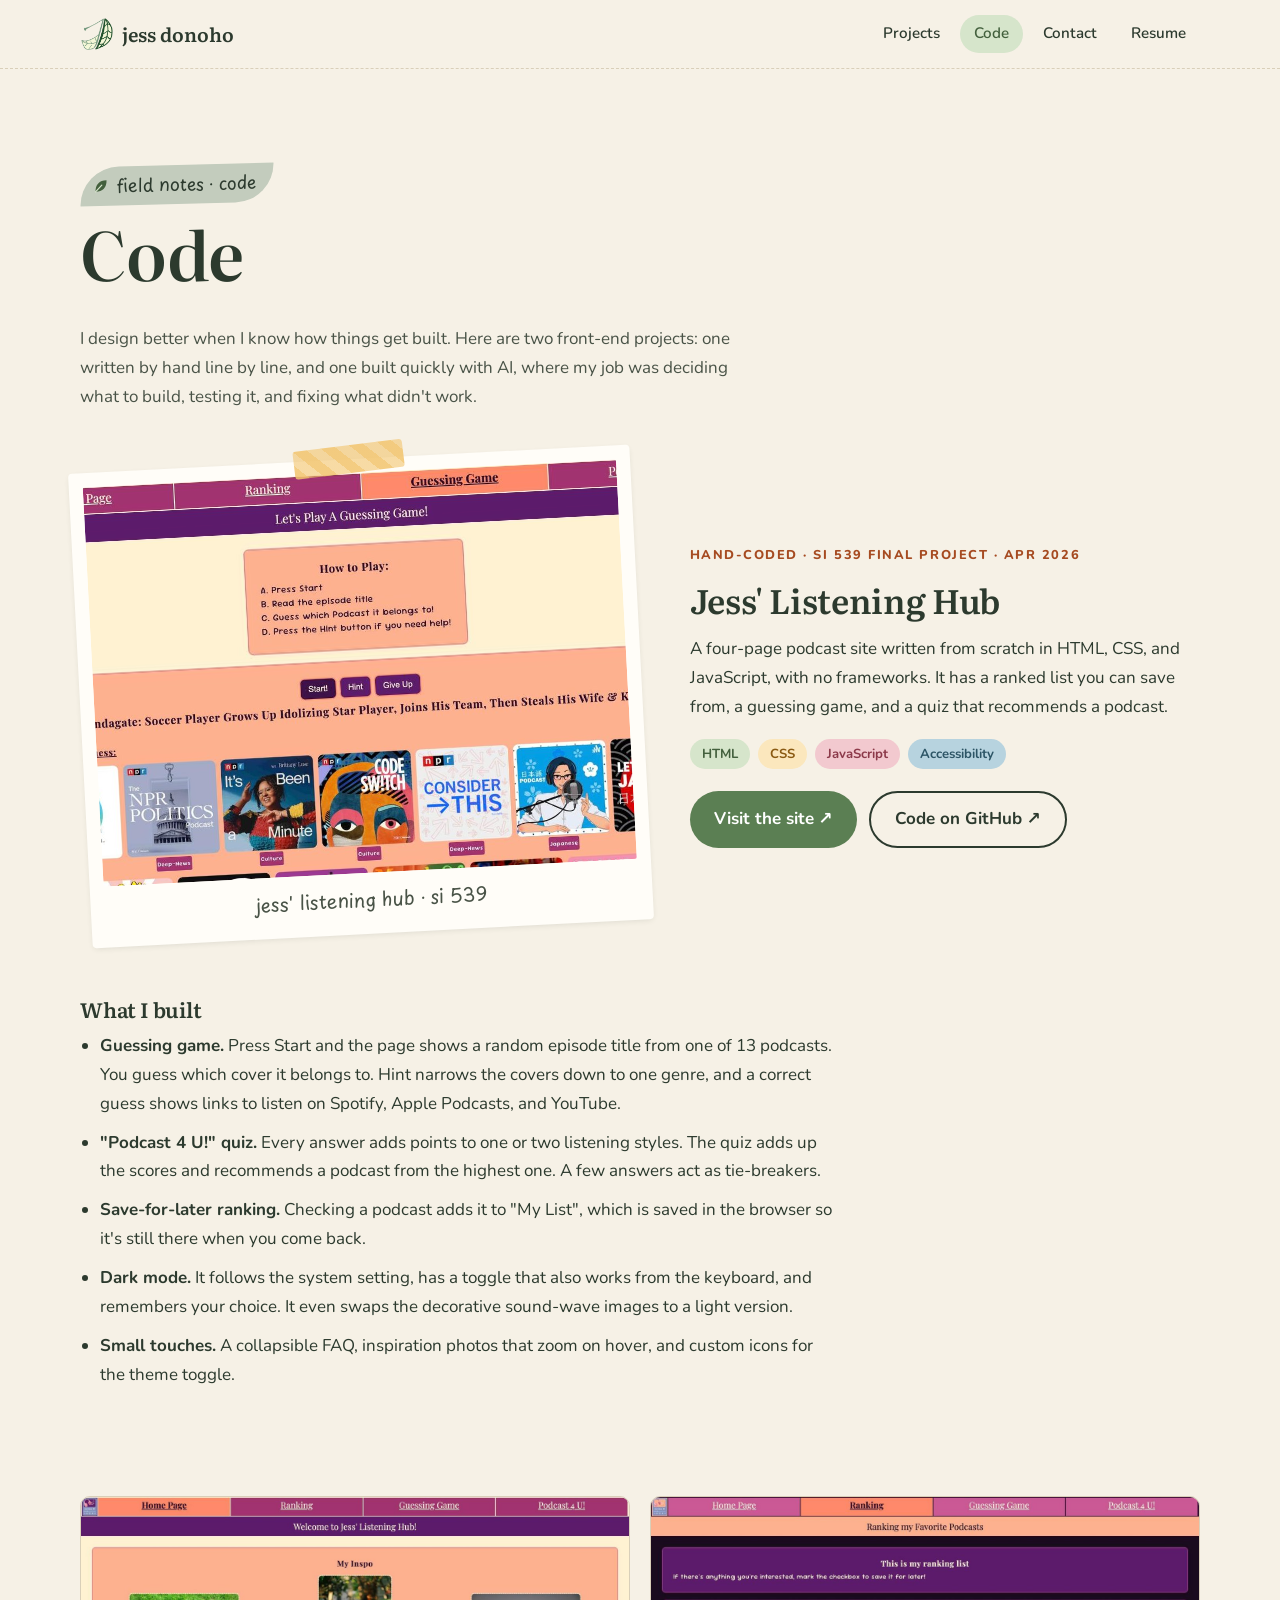
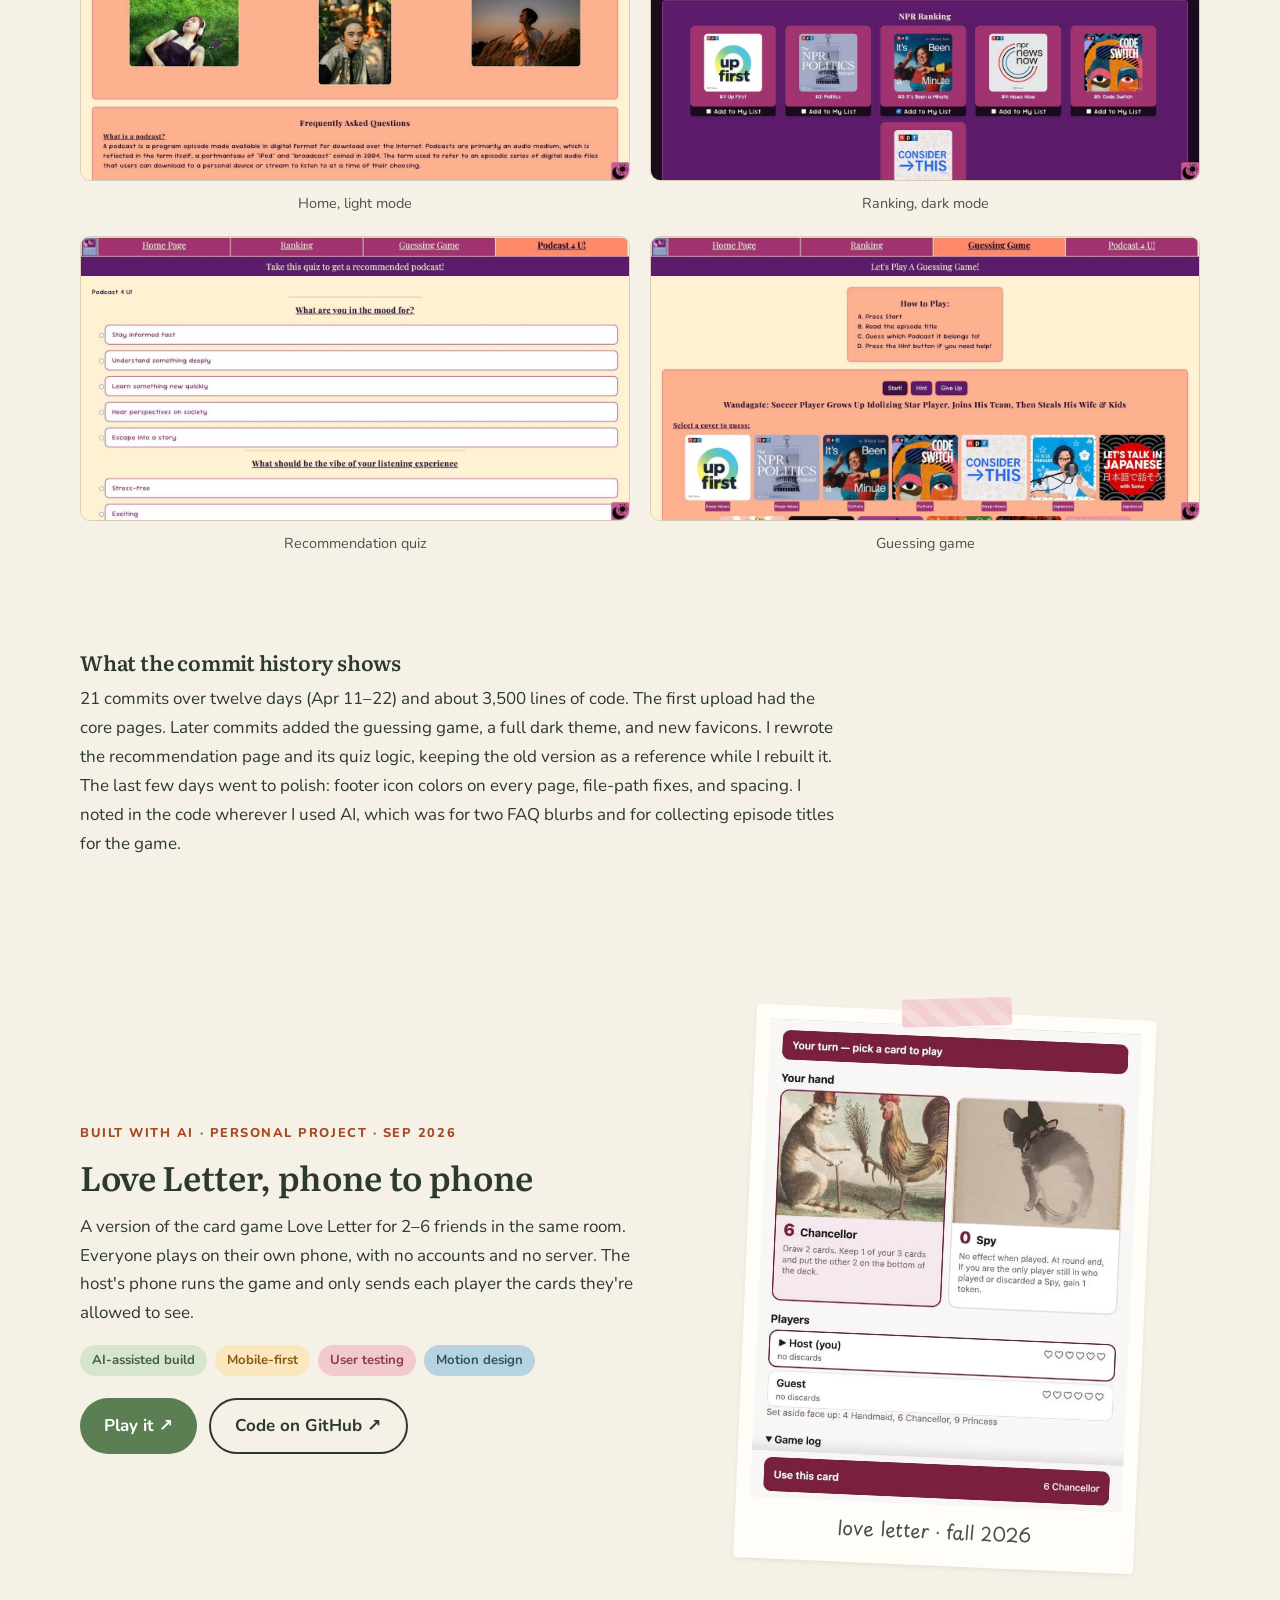
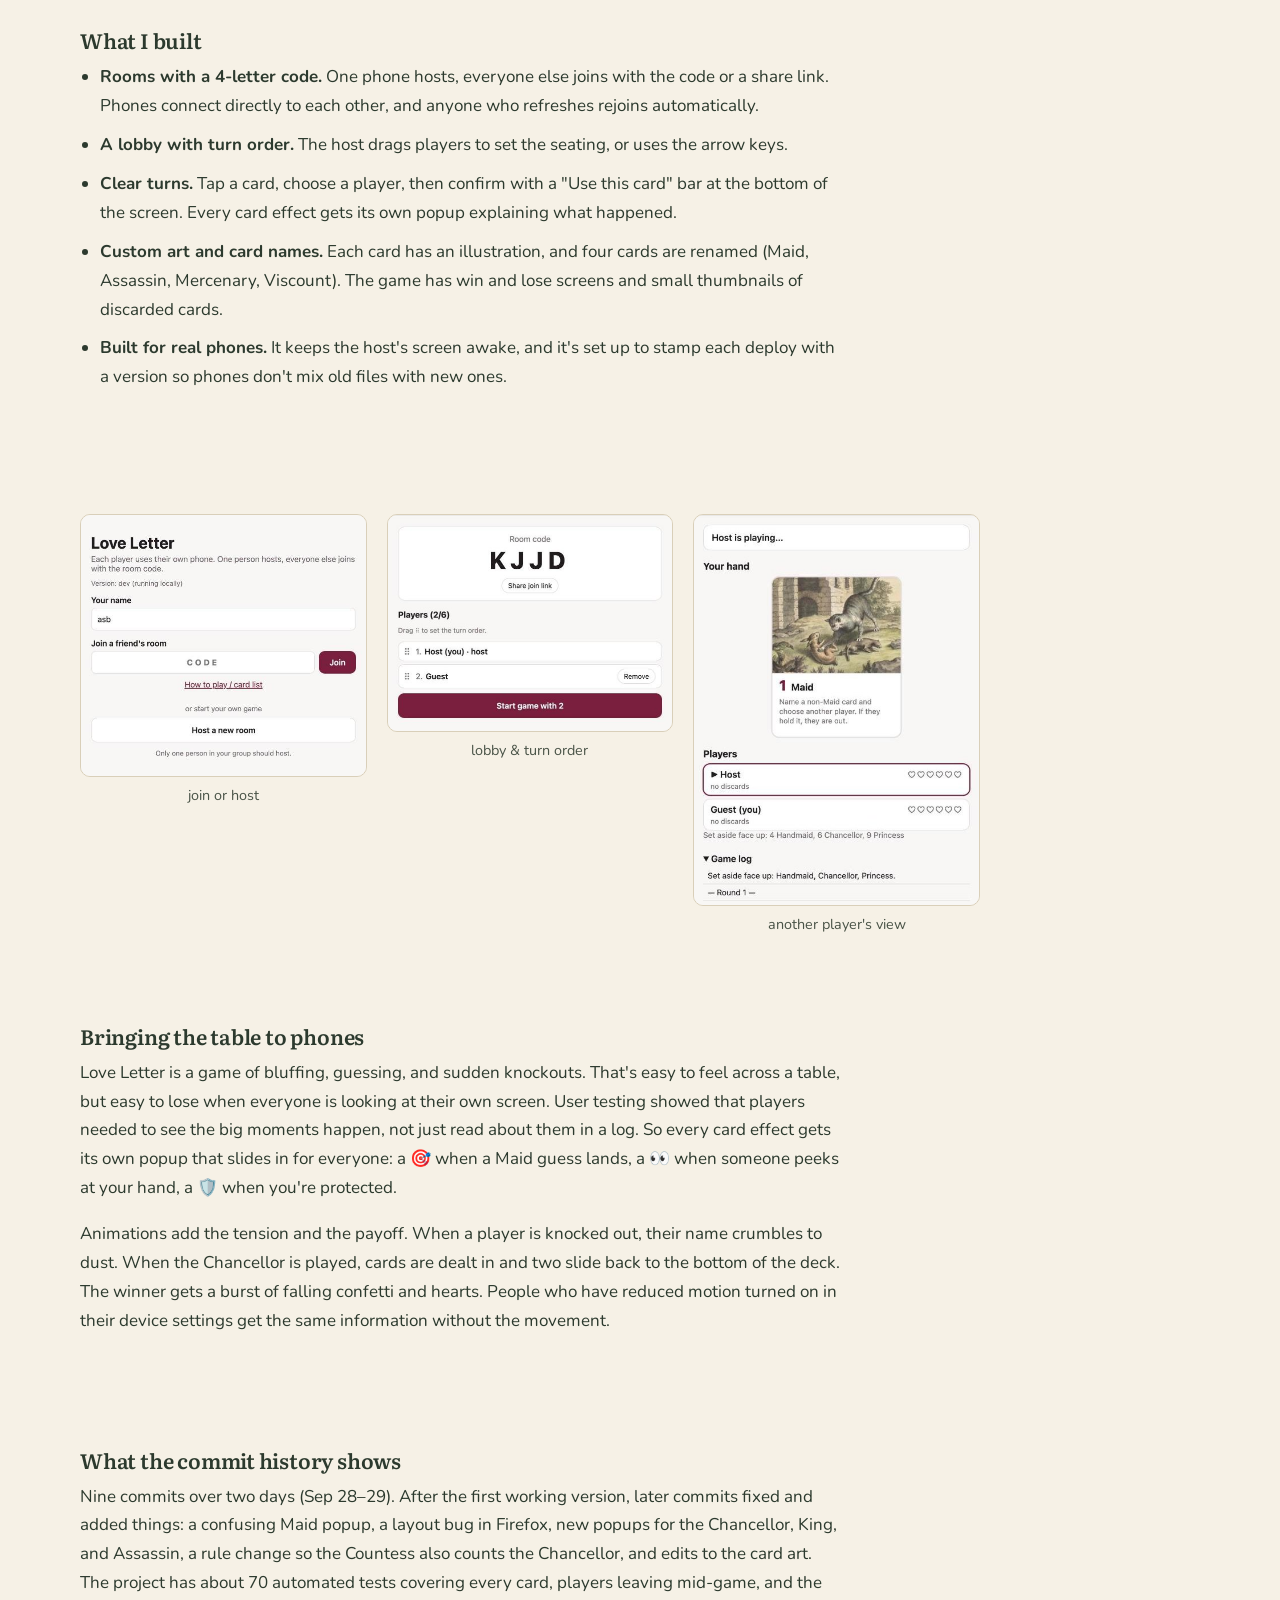
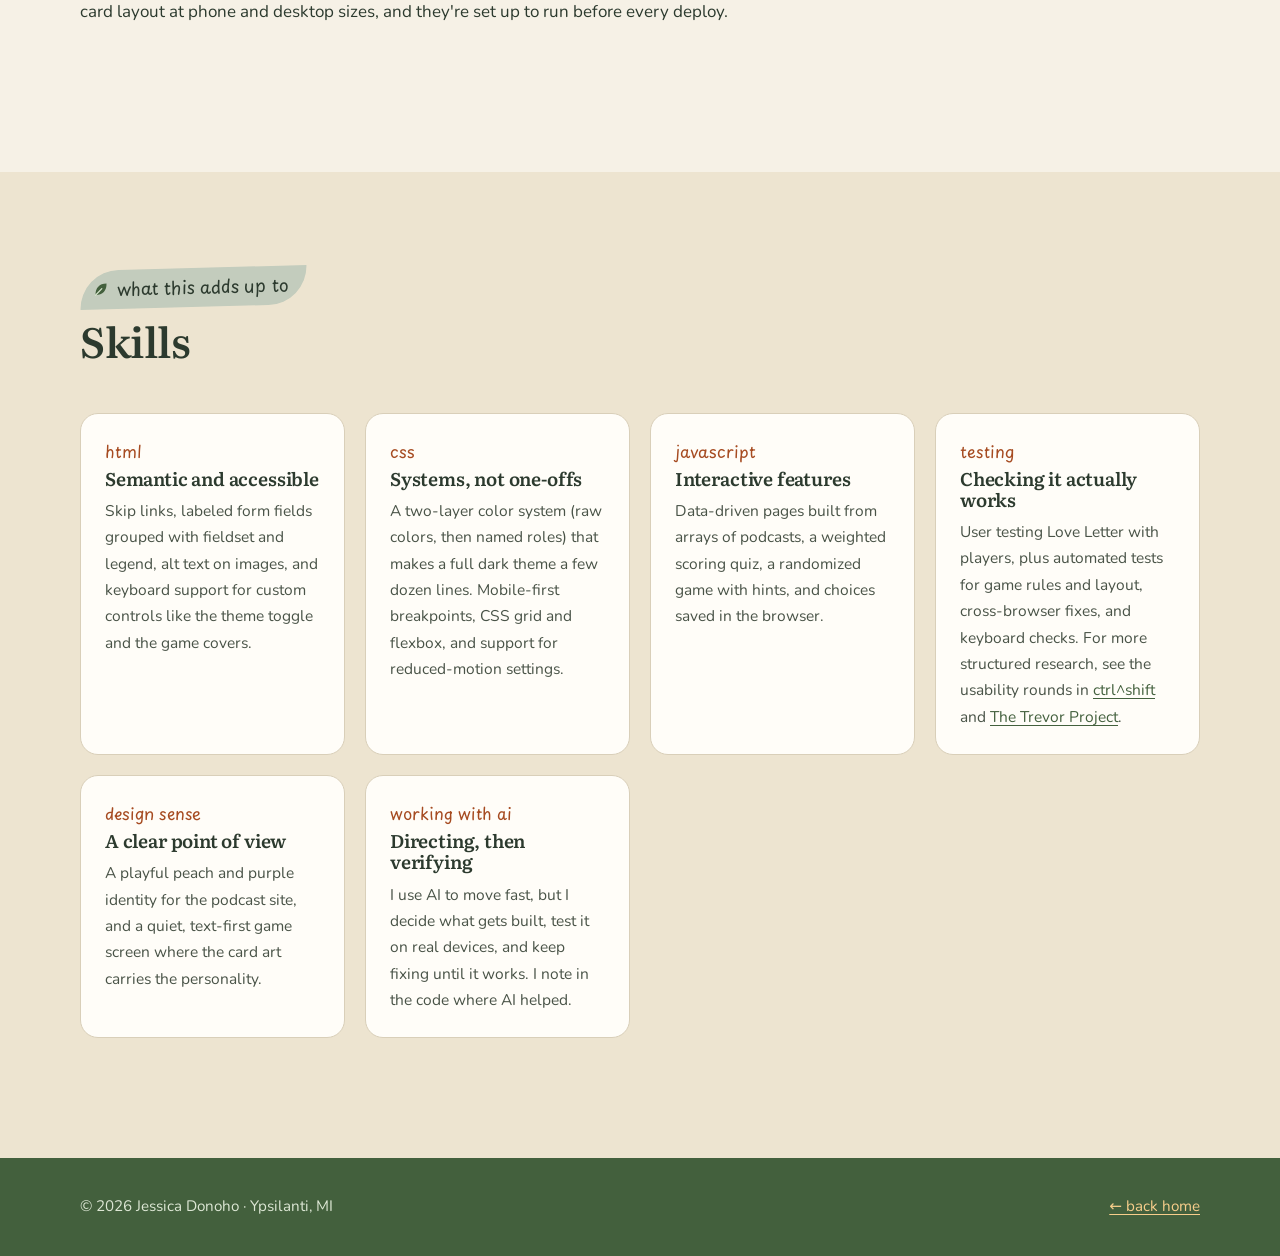
==== commit 6bbe47e0: "change font and hand written labels" ====
--- a/coding.html
+++ b/coding.html
@@ -19,7 +19,7 @@
 
   <link rel="preconnect" href="https://fonts.googleapis.com" />
   <link rel="preconnect" href="https://fonts.gstatic.com" crossorigin />
-  <link href="https://fonts.googleapis.com/css2?family=Caveat:wght@500;700&family=Fraunces:opsz,wght@9..144,500;9..144,600;9..144,700&family=Nunito:wght@400;600;700;800&display=swap" rel="stylesheet" />
+  <link href="https://fonts.googleapis.com/css2?family=Literata:ital,opsz,wght@0,7..72,400..700;1,7..72,400..700&family=Nunito:wght@400;600;700;800&family=Playpen+Sans:wght@400..700&display=swap" rel="stylesheet" />
   <link rel="stylesheet" href="css/styles.css" />
 </head>
 
@@ -29,6 +29,7 @@
        SITE HEADER
        ====================================================================== -->
   <header class="site-header">
+    <a class="skip-link" href="#main">Skip to Main</a>
     <nav class="nav container" aria-label="Main">
       <a class="logo" href="index.html">
         <img src="images/logo.png" alt="" width="34" height="34" />
@@ -47,7 +48,7 @@
   </header>
 
 
-  <main>
+  <main id="main">
     <section class="section">
       <div class="container">
         <div class="section-head reveal">
--- a/css/styles.css
+++ b/css/styles.css
@@ -50,9 +50,9 @@
   --blossom:      #F2C9CF;  /* cherry-blossom pink — the "cute" accent */
 
   /* --- Fonts (loaded from Google Fonts in each HTML <head>) --- */
-  --font-display: "Fraunces", Georgia, serif;          /* headings */
+  --font-display: "Literata", Georgia, serif;          /* headings */
   --font-body:    "Nunito", system-ui, sans-serif;     /* paragraphs */
-  --font-hand:    "Caveat", "Comic Sans MS", cursive;  /* handwritten notes */
+  --font-hand:    "Playpen Sans", "Comic Sans MS", cursive;  /* handwritten notes */
 
   /* --- Sizing --- */
   --container:    1120px;   /* max width of page content */
@@ -61,6 +61,7 @@
   --shadow:       0 2px 6px -2px rgba(44, 58, 46, 0.14);   /* photos and sticky notes only */
   --shadow-lift:  0 6px 16px -6px rgba(44, 58, 46, 0.22);  /* hover, and controls floating over images */
 }
+
 
 
 /* ==========================================================================
@@ -250,14 +251,30 @@
 .chip--pink  { background: var(--blossom); color: #8C3A4A; }
 .chip--sky   { background: var(--sky); color: #2D5566; }
 
-/* Handwritten label that sits above headings, e.g. "field note no. 02" */
+/* Handwritten label that sits above headings, e.g. "field note no. 02".
+   It's a little leaf tag: the two pointed corners echo the logo leaf, and the
+   ::before carries the logo's own silhouette (see images/favicon.svg).
+   The TAG is what tilts — the writing inside stays straight. */
 .hand-label {
-  display: inline-block;
+  display: inline-flex;
+  align-items: center;
+  gap: .45em;
   font-family: var(--font-hand);
-  font-size: 1.5rem;
-  color: var(--sunset);
-  transform: rotate(-2deg);
-  margin-bottom: 4px;
+  font-size: 1.1rem;
+  /* color: var(--moss-dark);
+  background: var(--fern); */
+  color: #2C3A2E;
+  background-color: #c3ccbd;
+  padding: 4px 18px 5px 13px;
+  border-radius: 999px 0 999px 0;   /* pointed bottom-left + top-right */
+  transform: rotate(-1.5deg);
+  margin-bottom: 10px;
+  /* border: 2px var(--moss-dark) solid; */
+}
+.hand-label::before {               /* the leaf itself */
+  content: "";
+  width: .9em; height: .9em; flex: none;
+  background: url("data:image/svg+xml,%3Csvg xmlns='http://www.w3.org/2000/svg' viewBox='0 0 40 40'%3E%3Cpath d='M6 34C6 16 16 6 34 6 34 24 24 34 6 34Z' fill='%2343603D'/%3E%3Cpath d='M6 34 22 18' stroke='%23D6E5CB' stroke-width='3' stroke-linecap='round'/%3E%3C/svg%3E") no-repeat center/contain;
 }
 
 
@@ -281,7 +298,7 @@
 .polaroid img { width: 100%; aspect-ratio: 4 / 5; object-fit: cover; border-radius: 2px; }
 .polaroid figcaption {
   font-family: var(--font-hand);
-  font-size: 1.4rem;
+  font-size: 1.19rem;
   text-align: center;
   margin-top: 10px;
   color: var(--ink-soft);
@@ -378,8 +395,8 @@
 .film-frames figure:hover img { filter: saturate(1.2) brightness(1.05); }
 .film-frames figcaption {
   color: #CFC8B4;
-  font-family: var(--font-hand);
-  font-size: 1.15rem;
+  font-family: var(--font-body);
+  font-size: .9rem;
   margin-top: 6px;
 }
 
@@ -392,7 +409,7 @@
 
 .hero h1 { font-size: clamp(1.9rem, 3.9vw, 3.25rem); margin-bottom: .35em; }
 .hero h1 span.wave { color: var(--moss); }         /* colored word in the headline */
-.hero .hand-label { font-size: 1.35rem; }
+.hero .hand-label { font-size: 1.16rem; }
 .hero .lede { font-size: 1.05rem; color: var(--ink-soft); max-width: 560px; margin-bottom: 12px; }
 .hero .actions { display: flex; gap: 14px; flex-wrap: wrap; margin-top: 28px; }
 
@@ -442,9 +459,9 @@
   position: absolute;
   bottom: -46px; left: 0;
   font-family: var(--font-hand);
-  font-size: 1.5rem;
+  font-size: 1.28rem;
   color: var(--sunset);
-  transform: rotate(-6deg);
+  transform: rotate(3deg);
 }
 
 /* Floating decorative leaves / sun in the hero background */
@@ -484,7 +501,7 @@
   transform: rotate(1.5deg);
   position: relative;
 }
-.note-card h3 { font-family: var(--font-hand); font-size: 1.9rem; font-weight: 700; }
+.note-card h3 { font-family: var(--font-hand); font-size: 1.62rem; font-weight: 700; }
 .note-card ul { margin: 0; padding-left: 20px; }
 .note-card li { margin-bottom: 6px; }
 
@@ -602,9 +619,9 @@
   position: absolute;
   top: 50%; left: calc(100% + 10px);           /* sits beside the button, on the page background */
   font-family: var(--font-hand);
-  font-size: 1.05rem;
+  font-size: 0.89rem;
   color: var(--sunset);
-  transform: translateY(-50%) rotate(-4deg);
+  transform: translateY(-50%) rotate(2deg);
   white-space: nowrap;
 }
 @media (min-width: 721px) {
@@ -646,7 +663,7 @@
 }
 .trail li.is-now::before { background: var(--sunset); }  /* current roles in orange */
 .trail h3 { margin-bottom: 2px; font-size: 1.2rem; }
-.trail .when { font-family: var(--font-hand); font-size: 1.3rem; color: var(--sunset); }
+.trail .when { font-family: var(--font-body); font-size: .9rem; font-weight: 600; color: var(--sunset); }
 .trail p { color: var(--ink-soft); margin: 4px 0 0; }
 
 .edu-card {
@@ -776,7 +793,7 @@
   top: 96px;
   font-size: .92rem;
 }
-.toc .hand-label { font-size: 1.35rem; }
+.toc .hand-label { font-size: 1.16rem; }
 .toc ol { list-style: none; margin: 8px 0 0; padding: 0; border-left: 2px dashed var(--line); }
 .toc a {
   display: block;
@@ -807,7 +824,7 @@
   padding: 26px 30px;
   position: relative;
 }
-.tldr h3 { font-family: var(--font-hand); font-size: 1.8rem; margin-bottom: 6px; }
+.tldr h3 { font-family: var(--font-hand); font-size: 1.53rem; margin-bottom: 6px; }
 .tldr p:last-child { margin: 0; }
 
 /* --- Big-number stat cards --- */
@@ -847,7 +864,7 @@
 .card .icon svg { width: 22px; height: 22px; }
 .card h3 { font-size: 1.15rem; }
 .card p { color: var(--ink-soft); font-size: .97rem; margin: 0; }
-.card .tag { font-family: var(--font-hand); font-size: 1.2rem; color: var(--sunset); }
+.card .tag { font-family: var(--font-hand); font-size: 1.02rem; color: var(--sunset); }
 
 /* --- Workflow phases (a stack of steps; a horizontal path on desktop) --- */
 .phases {
@@ -906,7 +923,7 @@
 }
 .persona { align-items: start; }
 .persona .polaroid img { aspect-ratio: 1; }
-.persona .tag { font-family: var(--font-hand); font-size: 1.3rem; color: var(--sunset); }
+.persona .tag { font-family: var(--font-hand); font-size: 1.11rem; color: var(--sunset); }
 .persona h3 { margin-bottom: 10px; }
 .persona-quote {
   margin: 16px 0;
@@ -924,7 +941,7 @@
 /* --- Before / after pair --- */
 .before-after { display: grid; grid-template-columns: 1fr; gap: 24px; margin: 24px 0; }
 .before-after .label {
-  font-family: var(--font-hand); font-size: 1.4rem;
+  font-family: var(--font-body); font-size: .9rem; font-weight: 600;
 }
 .before-after .before .label { color: #B5553A; }
 .before-after .after .label  { color: var(--moss-dark); }
@@ -932,7 +949,7 @@
 /* Before/after carousel: one image at a time, full size, no cropping.
    The prev/next buttons become invisible click zones over each half. */
 .ba-carousel { margin: 24px 0; }
-.ba-carousel .label { display: block; font-family: var(--font-hand); font-size: 1.4rem; }
+.ba-carousel .label { display: block; font-family: var(--font-body); font-size: .9rem; font-weight: 600; }
 .ba-carousel .before .label { color: #B5553A; }
 .ba-carousel .after .label  { color: var(--moss-dark); }
 .ba-carousel .carousel-slide img { aspect-ratio: auto; object-fit: initial; background: none; }
@@ -986,7 +1003,7 @@
 .screens figure { margin: 0; }
 .screens img { width: 100%; border-radius: var(--radius-sm); }
 .screens figcaption {
-  font-family: var(--font-hand); font-size: 1.2rem;
+  font-family: var(--font-body); font-size: .9rem;
   color: var(--ink-soft); text-align: center; margin-top: 6px;
 }
 .screens--paper img { border: 1px solid var(--line); }
@@ -1019,7 +1036,7 @@
   transition: box-shadow .5s var(--ds-ease);
 }
 .hifi-collage figcaption {
-  font-family: var(--font-hand); font-size: 1.15rem; line-height: 1.2;
+  font-family: var(--font-body); font-size: .9rem; line-height: 1.4;
   color: var(--ink-soft); text-align: center; margin-top: 8px;
 }
 .hifi-collage figure:is(:hover, :focus-visible) {
@@ -1045,7 +1062,7 @@
 .hover-hint {
   display: none; align-items: center; justify-content: center; gap: 8px;
   margin: 20px 0 0;
-  font-family: var(--font-hand); font-size: 1.25rem; color: var(--moss-dark);
+  font-family: var(--font-body); font-size: .9rem; font-weight: 600; color: var(--moss-dark);
   transition: opacity .6s ease;
 }
 .hover-hint svg { width: 20px; height: 20px; animation: hint-cursor 2.4s ease-in-out infinite; }
@@ -1124,7 +1141,7 @@
 .carousel-foot {
   display: flex; justify-content: center; align-items: center; gap: 16px; margin-top: 4px;
 }
-.carousel-count { font-family: var(--font-hand); font-size: 1.3rem; color: var(--ink-soft); }
+.carousel-count { font-family: var(--font-body); font-size: .9rem; font-weight: 600; color: var(--ink-soft); font-variant-numeric: tabular-nums; }
 .carousel-dots { display: flex; gap: 8px; }
 .carousel-dots button {
   width: 10px; height: 10px; padding: 0; border: 0; border-radius: 50%;
@@ -1165,7 +1182,7 @@
   position: absolute; right: 12px; top: 10px;
   padding: 0 10px; border-radius: 999px;
   background: var(--fern); color: var(--moss-dark);
-  font-family: var(--font-hand); font-size: 1.2rem;
+  font-family: var(--font-body); font-size: .9rem; font-weight: 600;
 }
 .ds-tile:is(:hover, :focus-visible) { box-shadow: var(--shadow-lift); outline: none; }
 .ds-tile:focus-visible { box-shadow: 0 0 0 3px var(--golden), var(--shadow-lift); }
@@ -1319,3 +1336,18 @@
   html { scroll-behavior: auto; }
   .reveal { opacity: 1; transform: none; }
 }
+
+/* ==============
+Skip to main
+============== */
+.skip-link{
+  padding: 8px;
+  position: absolute;
+  border:#A64B21 solid 2px;
+  top: -1000px;
+  background: var(--paper);
+}
+.skip-link:focus{
+  top: 10px;
+  left: 10px;
+}
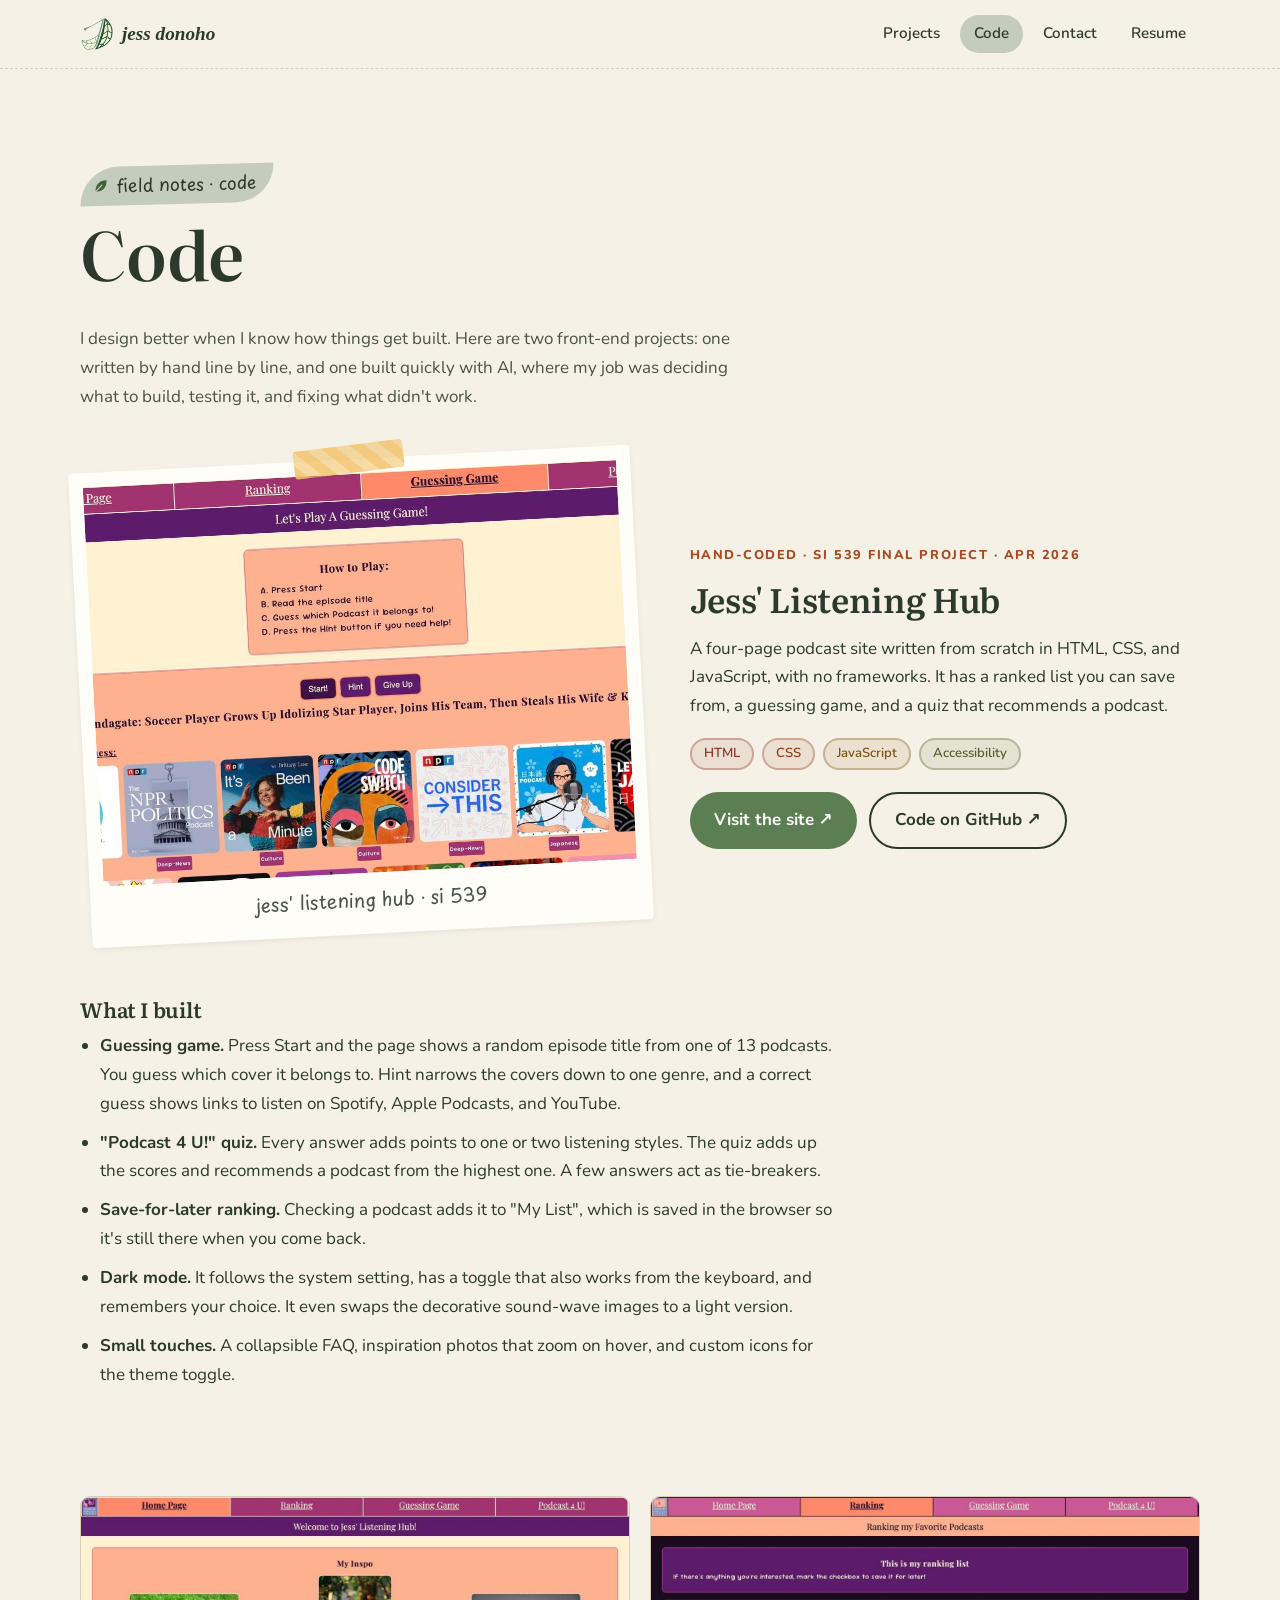
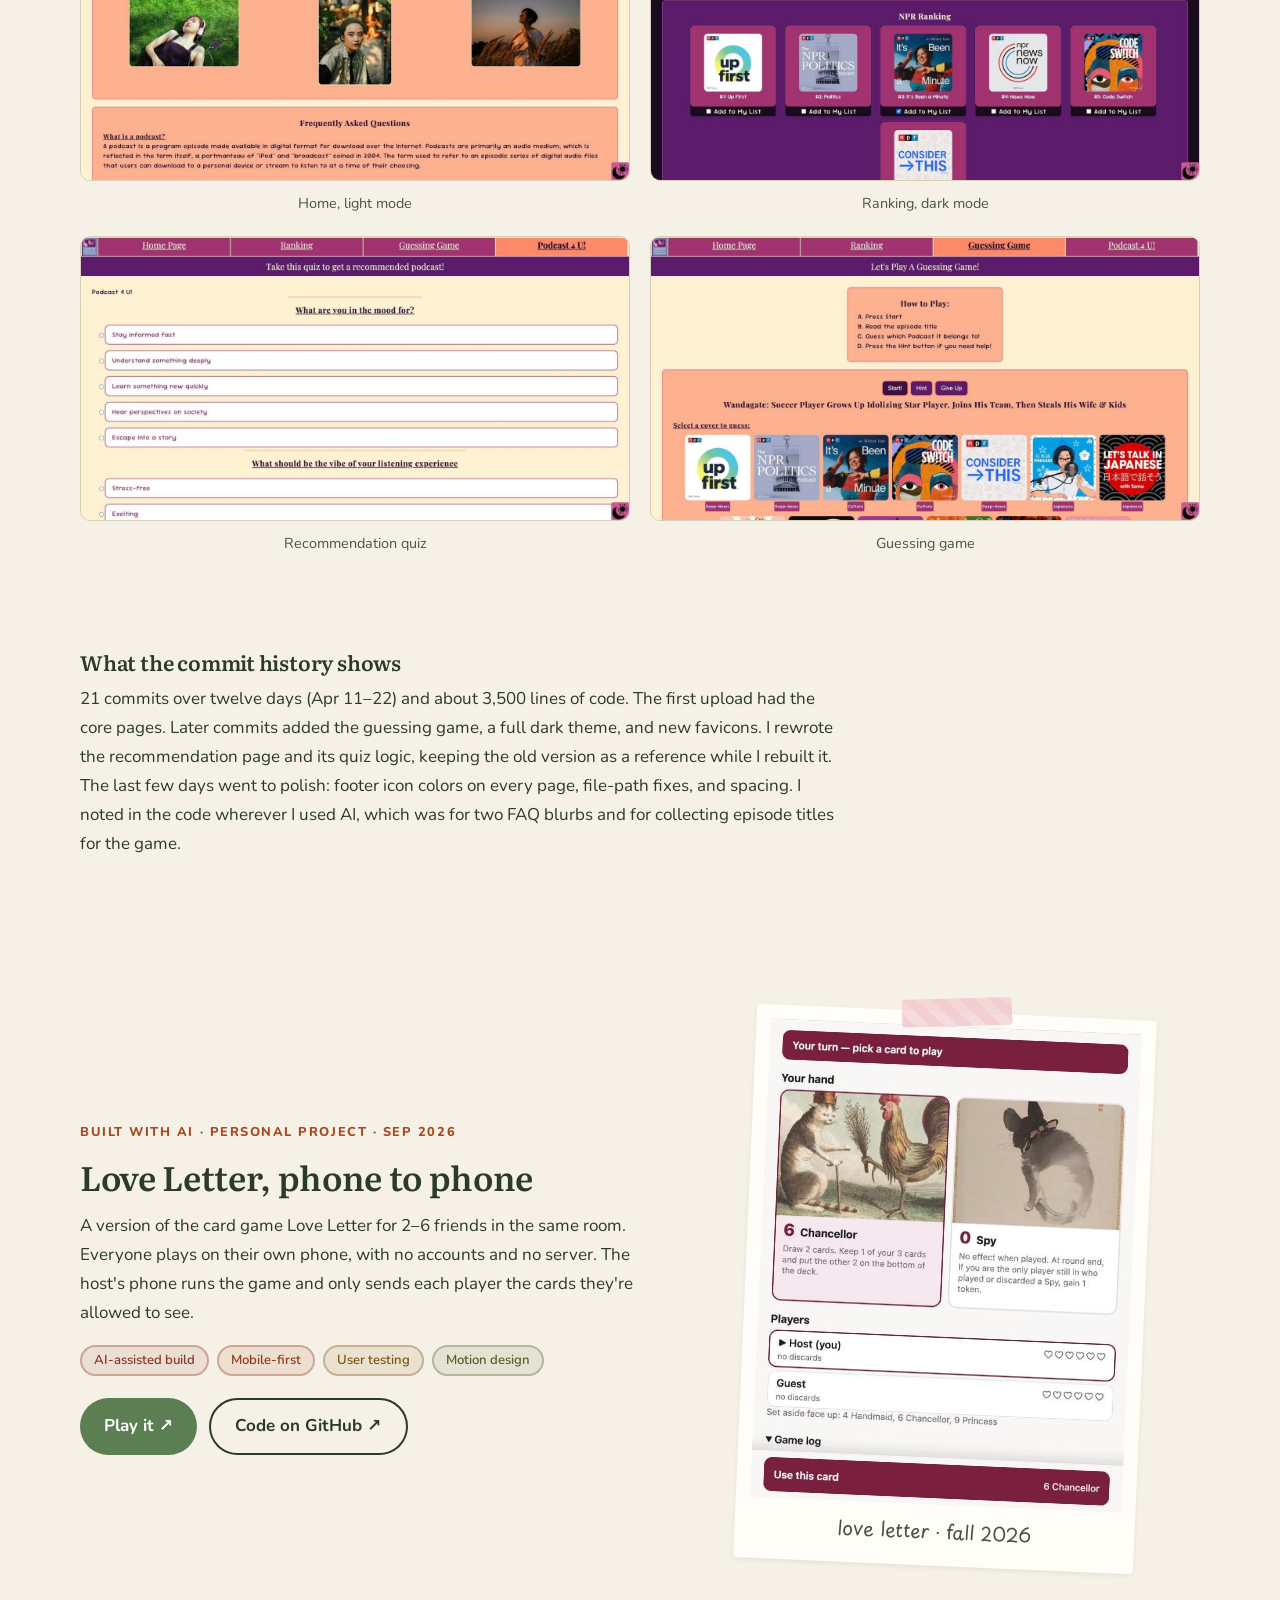
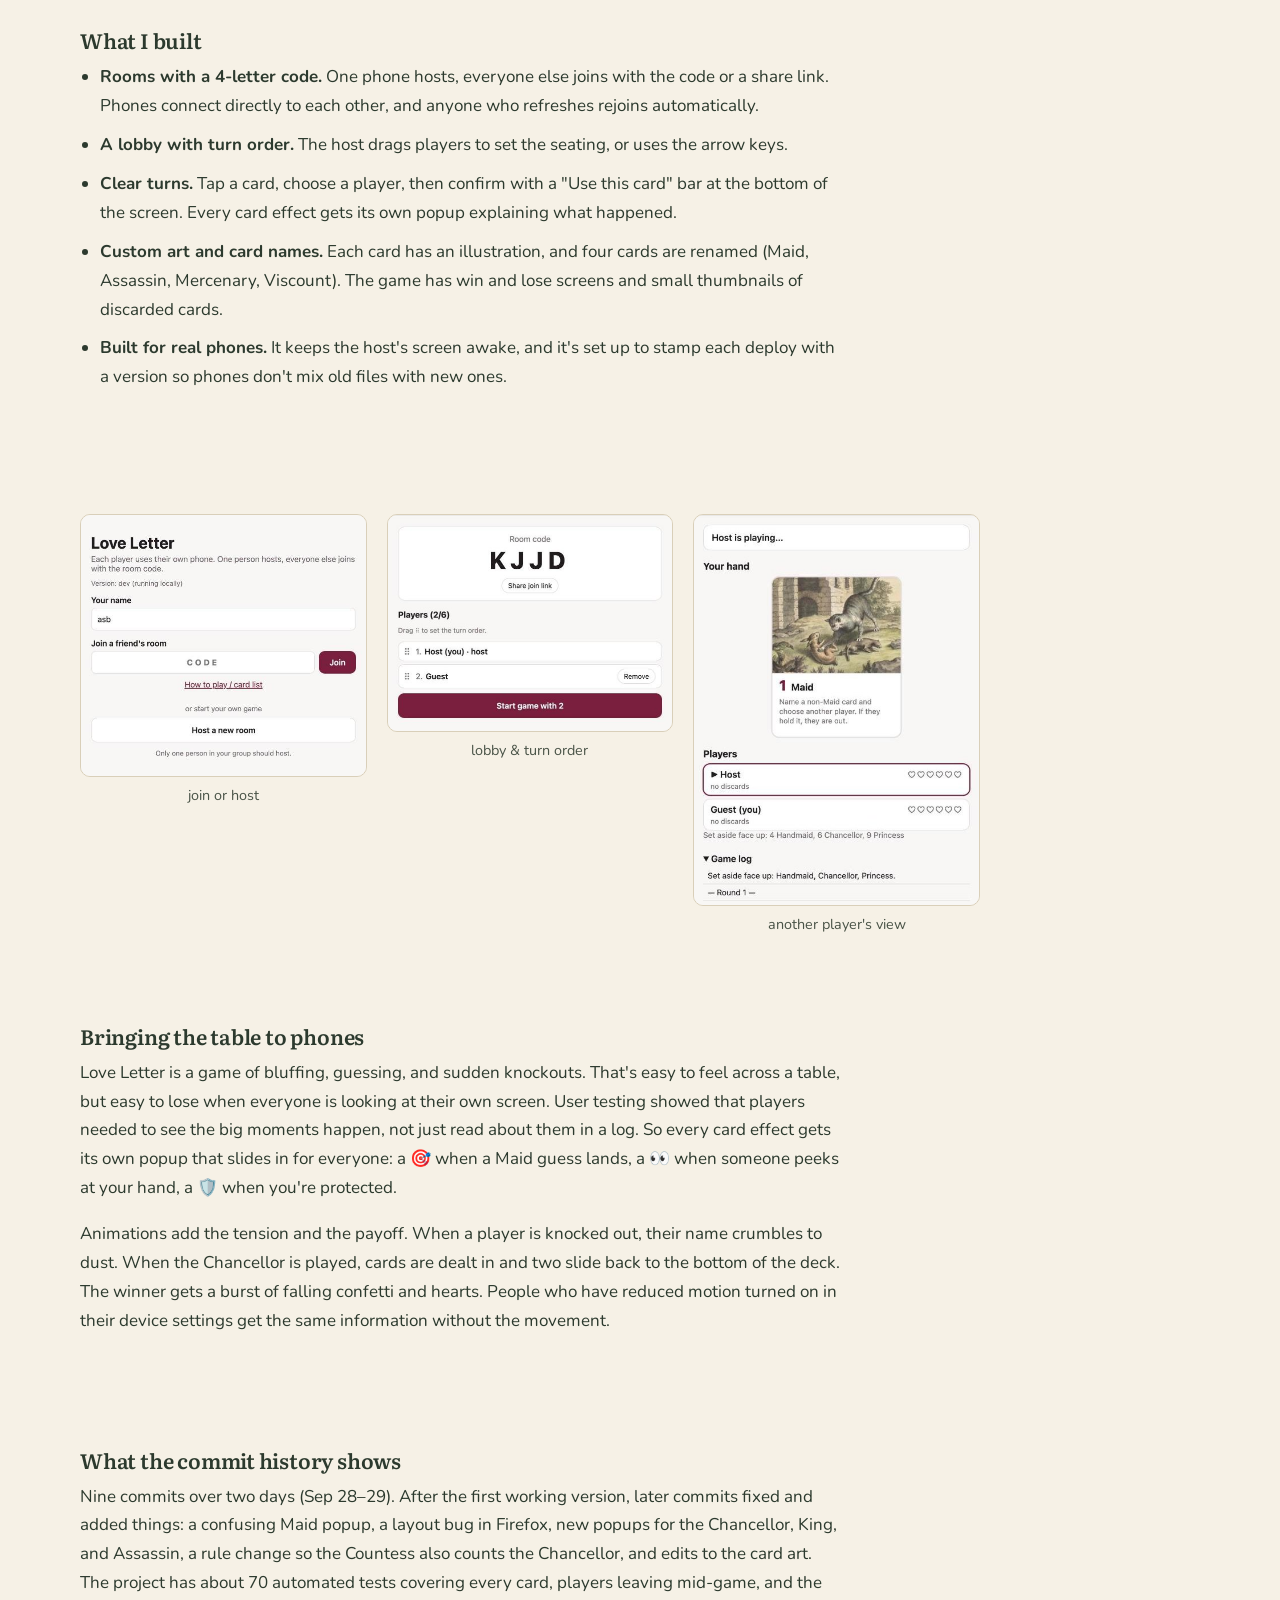
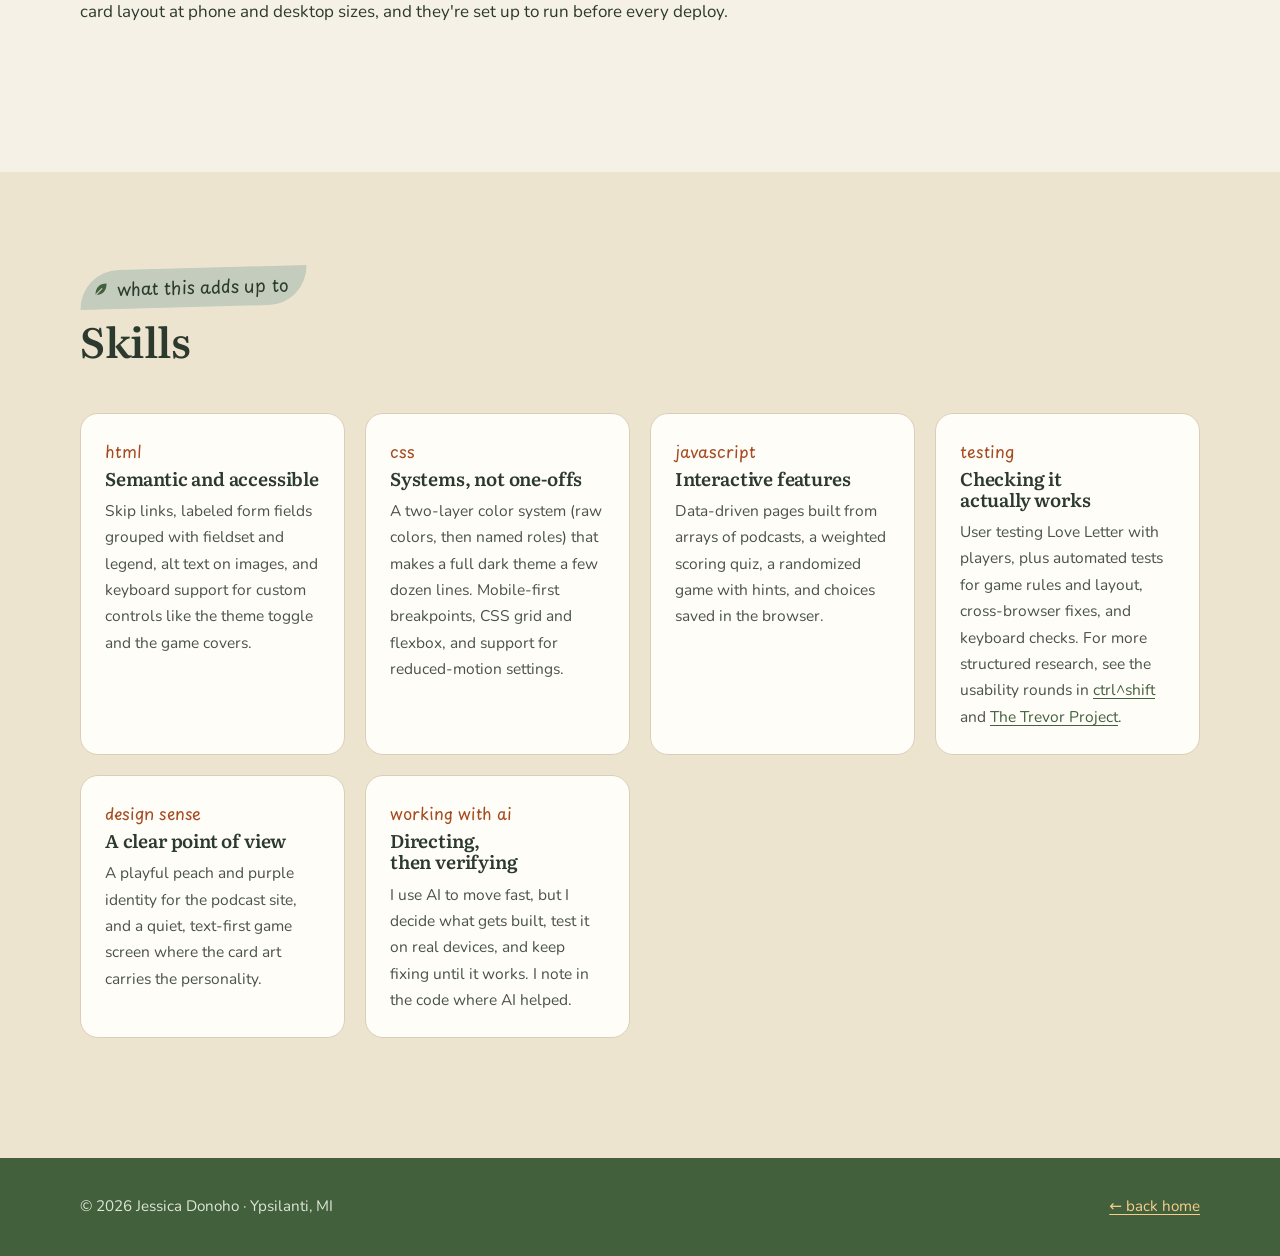
==== commit b9f54501: "add photos to trevor and add html reset" ====
--- a/coding.html
+++ b/coding.html
@@ -20,6 +20,7 @@
   <link rel="preconnect" href="https://fonts.googleapis.com" />
   <link rel="preconnect" href="https://fonts.gstatic.com" crossorigin />
   <link href="https://fonts.googleapis.com/css2?family=Literata:ital,opsz,wght@0,7..72,400..700;1,7..72,400..700&family=Nunito:wght@400;600;700;800&family=Playpen+Sans:wght@400..700&display=swap" rel="stylesheet" />
+  <link rel="stylesheet" href="css/html_reset.css"/>
   <link rel="stylesheet" href="css/styles.css" />
 </head>
 
@@ -81,9 +82,9 @@
               </p>
               <ul class="chips">
                 <li class="chip">HTML</li>
-                <li class="chip chip--sun">CSS</li>
-                <li class="chip chip--pink">JavaScript</li>
-                <li class="chip chip--sky">Accessibility</li>
+                <li class="chip">CSS</li>
+                <li class="chip">JavaScript</li>
+                <li class="chip">Accessibility</li>
               </ul>
               <p style="display:flex; gap:12px; flex-wrap:wrap; margin:0;">
                 <a class="btn btn--primary" href="https://jessicadonoho.github.io/final-project-w26/" target="_blank" rel="noopener">Visit the site ↗</a>
@@ -142,9 +143,9 @@
               </p>
               <ul class="chips">
                 <li class="chip">AI-assisted build</li>
-                <li class="chip chip--sun">Mobile-first</li>
-                <li class="chip chip--pink">User testing</li>
-                <li class="chip chip--sky">Motion design</li>
+                <li class="chip">Mobile-first</li>
+                <li class="chip">User testing</li>
+                <li class="chip">Motion design</li>
               </ul>
               <p style="display:flex; gap:12px; flex-wrap:wrap; margin:0;">
                 <a class="btn btn--primary" href="https://jessicadonoho.github.io/love-letter/" target="_blank" rel="noopener">Play it ↗</a>
--- a/css/styles.css
+++ b/css/styles.css
@@ -39,11 +39,21 @@
   --ink:          #2C3A2E;  /* main text — deep forest green, softer than black */
   --ink-soft:     #495347;  /* secondary text */
   --line:         #D9CFB9;  /* borders and dividers */
+  --line-strong:  #C3B79C;  /* same family, dark enough to read as a hairline */
+
+  /* --- Autumn foliage, for the topic chips (maple -> russet -> ochre ->
+     olive -> bark). Each hue is a deep text value, a mid edge and a pale
+     fill; every text/fill pair clears AA on paper and on paper-deep. --- */
+  --maple:  #8C3328;  --maple-edge:  #CCA59A;  --maple-fill:  #EBDED3;
+  --russet: #8E3B16;  --russet-edge: #CCA893;  --russet-fill: #ECDFD1;
+  --ochre:  #7D5410;  --ochre-edge:  #C6B290;  --ochre-fill:  #EAE1D1;
+  --olive:  #51602C;  --olive-edge:  #B4B79C;  --olive-fill:  #E6E2D3;
+  --bark:   #6B4A33;  --bark-edge:   #BEAE9E;  --bark-fill:   #E8E0D4;
 
   /* --- Nature accents --- */
   --moss:         #5B7F53;  /* primary accent — links, buttons */
   --moss-dark:    #43603D;  /* hover state for moss */
-  --fern:         #D6E5CB;  /* pale green fill for chips / highlights */
+  --sage:         #C3CCBD;  /* soft sage fill — pairs with --ink, not --moss-dark */
   --sunset:       #A64B21;  /* warm terracotta — secondary accent */
   --golden:       #F8CE8C;  /* golden hour — small highlights, tape */
   --sky:          #B7D3DF;  /* soft sky blue */
@@ -162,6 +172,7 @@
   font-size: 1.2rem;
   color: var(--ink);
   text-decoration: none;
+  font-style: italic;
 }
 .logo img { width: 34px; height: 34px; transition: transform .4s; }
 .logo:hover img { transform: rotate(-12deg); }
@@ -189,7 +200,7 @@
   transition: background .2s;
 }
 .nav-links a:hover,
-.nav-links a[aria-current="page"] { background: var(--fern); color: var(--moss-dark); }
+.nav-links a[aria-current="page"] { background: var(--sage); color: var(--ink); }
 
 /* Hamburger button — hidden once the links fit in a row (see section 19) */
 .nav-toggle {
@@ -205,7 +216,8 @@
   z-index: 60;
   pointer-events: none;
   opacity: 0;
-  background: linear-gradient(135deg, var(--blossom), #E89BAA);
+  /* background: linear-gradient(135deg, var(--blossom), #E89BAA); */
+  background: linear-gradient(135deg, #d77243, #A64B21);
   border-radius: 100% 10% 100% 35%;
   animation: petal-fall 2s ease-in forwards;
 }
@@ -240,16 +252,24 @@
 /* Small rounded tags, e.g. "UX Research" */
 .chips { display: flex; flex-wrap: wrap; gap: 8px; list-style: none; padding: 0; margin: 0; }
 .chip {
+  /* One quiet treatment for every tag. The background stays transparent so
+     chips sit correctly on paper, on paper-deep and inside cards, and the
+     hairline carries the shape instead of a fill. */
   padding: 4px 12px;
   border-radius: 999px;
-  background: var(--fern);
-  color: var(--moss-dark);
+  border: 2px solid var(--line-strong);
+  background: transparent;
+  color: var(--ink);
   font-size: 0.82rem;
-  font-weight: 700;
-}
-.chip--sun   { background: #FBE7BD; color: #8A5A12; }
-.chip--pink  { background: var(--blossom); color: #8C3A4A; }
-.chip--sky   { background: var(--sky); color: #2D5566; }
+  font-weight: 600;
+  line-height: 1.5;
+}
+/* Hues cycle in leaf-turn order down each list. */
+.chip:nth-child(5n+1) { border-color: var(--maple-edge);  background: var(--maple-fill);  color: var(--maple); }
+.chip:nth-child(5n+2) { border-color: var(--russet-edge); background: var(--russet-fill); color: var(--russet); }
+.chip:nth-child(5n+3) { border-color: var(--ochre-edge);  background: var(--ochre-fill);  color: var(--ochre); }
+.chip:nth-child(5n+4) { border-color: var(--olive-edge);  background: var(--olive-fill);  color: var(--olive); }
+.chip:nth-child(5n+5) { border-color: var(--bark-edge);   background: var(--bark-fill);   color: var(--bark); }
 
 /* Handwritten label that sits above headings, e.g. "field note no. 02".
    It's a little leaf tag: the two pointed corners echo the logo leaf, and the
@@ -261,10 +281,8 @@
   gap: .45em;
   font-family: var(--font-hand);
   font-size: 1.1rem;
-  /* color: var(--moss-dark);
-  background: var(--fern); */
-  color: #2C3A2E;
-  background-color: #c3ccbd;
+  color: var(--ink);
+  background: var(--sage);
   padding: 4px 18px 5px 13px;
   border-radius: 999px 0 999px 0;   /* pointed bottom-left + top-right */
   transform: rotate(-1.5deg);
@@ -274,7 +292,7 @@
 .hand-label::before {               /* the leaf itself */
   content: "";
   width: .9em; height: .9em; flex: none;
-  background: url("data:image/svg+xml,%3Csvg xmlns='http://www.w3.org/2000/svg' viewBox='0 0 40 40'%3E%3Cpath d='M6 34C6 16 16 6 34 6 34 24 24 34 6 34Z' fill='%2343603D'/%3E%3Cpath d='M6 34 22 18' stroke='%23D6E5CB' stroke-width='3' stroke-linecap='round'/%3E%3C/svg%3E") no-repeat center/contain;
+  background: url("data:image/svg+xml,%3Csvg xmlns='http://www.w3.org/2000/svg' viewBox='0 0 40 40'%3E%3Cpath d='M6 34C6 16 16 6 34 6 34 24 24 34 6 34Z' fill='%2343603D'/%3E%3Cpath d='M6 34 22 18' stroke='%23C3CCBD' stroke-width='3' stroke-linecap='round'/%3E%3C/svg%3E") no-repeat center/contain;
 }
 
 
@@ -407,8 +425,14 @@
 .hero { padding: 32px 0 68px; position: relative; overflow: hidden; }
 .hero > .container { position: relative; z-index: 1; }   /* keeps content above the hills */
 
-.hero h1 { font-size: clamp(1.9rem, 3.9vw, 3.25rem); margin-bottom: .35em; }
-.hero h1 span.wave { color: var(--moss); }         /* colored word in the headline */
+.hero h1 {
+  /* Capped at 3rem so the headline sets in two full lines that reach
+     across to the portrait. At 3.25rem it needed three, and the reset's
+     text-wrap: balance then evened them into a narrow block. */
+  font-size: clamp(1.9rem, 3.9vw, 3rem);
+  margin-bottom: .35em;
+}
+.hero h1 span.wave { color: var(--moss); font-style: italic}         /* colored word in the headline */
 .hero .hand-label { font-size: 1.16rem; }
 .hero .lede { font-size: 1.05rem; color: var(--ink-soft); max-width: 560px; margin-bottom: 12px; }
 .hero .actions { display: flex; gap: 14px; flex-wrap: wrap; margin-top: 28px; }
@@ -586,7 +610,7 @@
   background: #2C3A2E;
   border: 2px solid var(--moss-dark);
   border-radius: var(--radius-sm);
-  box-shadow: 4px 4px 0 var(--fern);
+  box-shadow: 4px 4px 0 var(--sage);
   text-decoration: none;
   transition: transform .2s, box-shadow .2s;
 }
@@ -598,7 +622,7 @@
 .term-dots { display: flex; gap: 5px; flex-shrink: 0; }
 .term-dots i { width: 9px; height: 9px; border-radius: 50%; background: var(--blossom); }
 .term-dots i:nth-child(2) { background: var(--golden); }
-.term-dots i:nth-child(3) { background: var(--fern); }
+.term-dots i:nth-child(3) { background: var(--sage); }
 .term-link code {
   font-family: ui-monospace, "SFMono-Regular", Menlo, monospace;
   font-size: .95rem;
@@ -740,6 +764,42 @@
 }
 .cs-hero h1 { max-width: 880px; }
 .cs-hero .lede { font-size: 1.2rem; color: var(--ink-soft); max-width: 720px; }
+
+/* Trevor Hero — reflows like the home hero portrait (see .hero-portrait).
+   Phones: the polaroid floats inline so the copy wraps around it.
+   721px and up: it becomes its own column beside the copy. */
+.trevor-hero .inner-container {
+  display: block;                 /* a float needs normal block flow, not flex */
+}
+.trevor-hero .inner-container::after {
+  content: ""; display: block; clear: both;   /* contain the float */
+}
+.trevor-hero .cs-portrait {
+  float: right;
+  width: 108px;
+  margin: 0 2px 8px 14px;
+  padding: 6px 6px 4px;
+}
+.trevor-hero .cs-portrait.taped::before { top: -8px; width: 54px; height: 16px; }
+.trevor-hero figcaption { font-size: .9rem; }
+
+@media (min-width: 721px) {
+  .trevor-hero .inner-container {
+    display: flex;
+    flex-direction: row-reverse;
+    gap: 20px;
+  }
+  .trevor-hero .inner-container::after { content: none; }
+  .trevor-hero .cs-portrait {
+    float: none;
+    width: auto;
+    margin: 0;
+    padding: 14px 14px 18px;      /* back to the standard polaroid padding */
+    flex-basis: 20%;
+    align-self: center;
+  }
+  .trevor-hero .cs-portrait.taped::before { top: -14px; width: 110px; height: 28px; }
+}
 
 /* Role / Team / Timeline / Tools row */
 .meta-grid {
@@ -819,7 +879,7 @@
 
 /* --- TL;DR box --- */
 .tldr {
-  background: var(--fern);
+  background: var(--sage);
   border-radius: var(--radius);
   padding: 26px 30px;
   position: relative;
@@ -835,9 +895,10 @@
   padding: 24px;
   border: 1px solid var(--line);
   border-top: 6px solid var(--moss);
-}
-.stat:nth-child(2) { border-top-color: var(--sunset); }
-.stat:nth-child(3) { border-top-color: var(--golden); }
+  border-bottom: 6px solid var(--moss);
+}
+.stat:nth-child(2) { border-top-color: var(--sunset); border-bottom-color: var(--sunset); }
+.stat:nth-child(3) { border-top-color: var(--golden); border-bottom-color: var(--golden); }
 .stat .num {
   font-family: var(--font-display);
   font-size: 2.8rem; font-weight: 700; line-height: 1;
@@ -858,7 +919,7 @@
 .card .icon {                        /* round icon bubble at top of a card */
   width: 44px; height: 44px; border-radius: 50%;
   display: grid; place-items: center;
-  background: var(--fern); color: var(--moss-dark);
+  background: var(--sage); color: var(--moss-dark);
   margin-bottom: 14px;
 }
 .card .icon svg { width: 22px; height: 22px; }
@@ -945,6 +1006,13 @@
 }
 .before-after .before .label { color: #B5553A; }
 .before-after .after .label  { color: var(--moss-dark); }
+/* Pair whose two sources have different proportions: lock both to one ratio
+   and crop from the bottom, so the images line up edge to edge. */
+.before-after--match img {
+  aspect-ratio: 1489 / 1354;
+  object-fit: cover;
+  object-position: top;
+}
 
 /* Before/after carousel: one image at a time, full size, no cropping.
    The prev/next buttons become invisible click zones over each half. */
@@ -1007,17 +1075,24 @@
   color: var(--ink-soft); text-align: center; margin-top: 6px;
 }
 .screens--paper img { border: 1px solid var(--line); }
+/* Shots taken at slightly different distances (ratios .64-.68) end up at
+   different heights in the row. Lock them to the widest of the set so all
+   render at one size; the crop comes off the bottom, where each has margin.
+   Scoped to its own class because other .screens--paper rows hold images
+   with completely different proportions. */
+.screens--match img {
+  aspect-ratio: 726 / 1072;
+  object-fit: cover;
+  object-position: top;
+}
 
 /* --- Hi-fi collage ---
    Phones and touch screens: a plain 2-up grid of phone screens.
    With a mouse and enough room (see the media query below) it becomes one row
-   of screens, all the same height. Hovering (or keyboard-focusing) a screen
-   makes it wider, and therefore taller, while the others shrink to make room,
-   like the Trevor design-system collage. The row is always as tall as a grown
-   screen, so nothing below it moves. */
+   of screens, all the same height. The screens never move or resize: clicking
+   one opens it full size in the lightbox (section 13 below, main.js). */
 .hifi-collage {
   --tile: 152px;                            /* resting width: 5 fit across the column */
-  --tile-grow: 198px;                       /* width of the hovered screen */
   --ds-ease: cubic-bezier(.4, 0, .2, 1);
   --ds-time: .7s;
   display: grid; grid-template-columns: 1fr 1fr; align-items: center; gap: 16px;
@@ -1027,70 +1102,125 @@
   flex: 0 1 var(--tile);
   min-width: 0; margin: 0;
   outline: none;
-  /* shrinking back waits a beat so sliding between screens doesn't flicker */
-  transition: flex-basis var(--ds-time) var(--ds-ease) .12s, opacity .5s var(--ds-ease);
+  position: relative;          /* anchors the expand badge */
 }
 .hifi-collage img {
   width: 100%; aspect-ratio: 428 / 926;
   border-radius: var(--radius-sm);
-  transition: box-shadow .5s var(--ds-ease);
+  display: block;
 }
 .hifi-collage figcaption {
   font-family: var(--font-body); font-size: .9rem; line-height: 1.4;
   color: var(--ink-soft); text-align: center; margin-top: 8px;
 }
-.hifi-collage figure:is(:hover, :focus-visible) {
-  flex-basis: var(--tile-grow);
-  transition: flex-basis var(--ds-time) var(--ds-ease), opacity .5s var(--ds-ease);
-}
-.hifi-collage figure:is(:hover, :focus-visible) img { box-shadow: var(--shadow-lift); }
-.hifi-collage figure:focus-visible img { box-shadow: 0 0 0 3px var(--golden), var(--shadow-lift); }
-
-/* One-time nudge when a row scrolls into view: the screens bob in a wave */
-.hifi-collage.is-visible figure { animation: hifi-nudge .9s var(--ds-ease) .7s; }
-.hifi-collage.is-visible figure:nth-child(2) { animation-delay: .82s; }
-.hifi-collage.is-visible figure:nth-child(3) { animation-delay: .94s; }
-.hifi-collage.is-visible figure:nth-child(4) { animation-delay: 1.06s; }
-.hifi-collage.is-visible figure:nth-child(5) { animation-delay: 1.18s; }
-@keyframes hifi-nudge {
-  0%, 100% { transform: none; }
-  40%      { transform: translateY(-10px); }
-}
-
-/* "hover a screen to zoom in" hint: the cursor icon drifts and taps.
-   main.js adds .hint-seen to <body> after the first hover, and the hints fade. */
-.hover-hint {
-  display: none; align-items: center; justify-content: center; gap: 8px;
-  margin: 20px 0 0;
-  font-family: var(--font-body); font-size: .9rem; font-weight: 600; color: var(--moss-dark);
-  transition: opacity .6s ease;
-}
-.hover-hint svg { width: 20px; height: 20px; animation: hint-cursor 2.4s ease-in-out infinite; }
-@keyframes hint-cursor {
-  0%, 100% { transform: translate(0, 0); }
-  35%      { transform: translate(8px, 4px); }
-  45%      { transform: translate(8px, 4px) scale(.82); }
-  55%      { transform: translate(8px, 4px); }
-}
-.hint-seen .hover-hint { opacity: 0; }
-
-/* A mouse and room to grow: the hover-to-zoom row */
-@media (hover: hover) and (min-width: 721px) {
-  .hover-hint { display: flex; }
+/* Screens stay put. The only feedback is the focus ring and the badge below. */
+.hifi-collage figure:focus-visible img { box-shadow: 0 0 0 3px var(--golden); }
+
+/* "Opens larger" badge, sitting in the corner of every screen. It is always
+   visible (not hover-only) so the affordance is clear on touch devices too. */
+.hifi-expand {
+  position: absolute; top: 8px; right: 8px;
+  width: 26px; height: 26px; border-radius: 50%;
+  display: grid; place-items: center;
+  background: rgba(44, 58, 46, .72);
+  color: #FFFDF8;
+  pointer-events: none;                 /* the whole figure is the hit area */
+}
+.hifi-expand svg { width: 14px; height: 14px; }
+
+@media (min-width: 721px) {
   .hifi-collage {
     display: flex; justify-content: center; gap: 14px;
-    min-height: calc(var(--tile-grow) * 926 / 428 + 40px);   /* grown screen + caption */
     margin-top: 8px;
   }
-  .hifi-collage figure { cursor: zoom-in; }
-  .hifi-collage:has(figure:is(:hover, :focus-visible)) figure:not(:hover, :focus-visible) { opacity: .7; }
+}
+.js .hifi-collage figure { cursor: zoom-in; }
+
+/* ==========================================================================
+   LIGHTBOX
+   Full-size viewer for the hi-fi screens. Opened by clicking a screen;
+   closed with the X, a click on the backdrop, Delete, or Escape.
+   Previous/next via the arrow buttons, the arrow keys, or the space bar.
+   Built by main.js, which injects the markup once per page.
+   ========================================================================== */
+.lightbox {
+  position: fixed; inset: 0; z-index: 100;
+  display: grid; grid-template-rows: auto minmax(0, 1fr) auto;
+  background: rgba(23, 30, 24, .93);
+  padding: max(12px, env(safe-area-inset-top, 0px)) max(12px, env(safe-area-inset-right, 0px))
+           max(12px, env(safe-area-inset-bottom, 0px)) max(12px, env(safe-area-inset-left, 0px));
+  opacity: 0; transition: opacity .22s ease;
+}
+.lightbox[hidden] { display: none; }
+.lightbox.is-open { opacity: 1; }
+
+.lightbox-bar { display: flex; justify-content: flex-end; }
+.lightbox-close {
+  width: 44px; height: 44px; border: 0; border-radius: 50%;
+  background: rgba(255, 253, 248, .12); color: #FFFDF8;
+  font: inherit; font-size: 1.4rem; line-height: 1;
+  cursor: pointer; display: grid; place-items: center;
+  transition: background .2s;
+}
+.lightbox-close:hover { background: rgba(255, 253, 248, .26); }
+
+.lightbox-stage {
+  display: grid;
+  grid-template-columns: auto minmax(0, 1fr) auto;
+  grid-template-rows: minmax(0, 1fr);   /* bounded, so the image's max-height
+                                           resolves against the stage, not itself */
+  align-items: center; justify-items: center;
+  gap: 10px; min-height: 0;
+}
+.lightbox-img {
+  display: block;
+  max-width: 100%; max-height: 100%;
+  width: auto; height: auto;          /* box hugs the picture, so a click
+                                         beside it counts as the backdrop */
+  object-fit: contain;
+  border-radius: var(--radius-sm);
+  background: var(--card);
+}
+.lightbox-foot { text-align: center; padding-top: 12px; }
+.lightbox-caption {
+  font-family: var(--font-body); font-size: .95rem; font-weight: 600;
+  color: #FFFDF8; margin: 0;
+}
+.lightbox-count {
+  font-family: var(--font-body); font-size: .85rem;
+  color: rgba(255, 253, 248, .66);
+  font-variant-numeric: tabular-nums;
+  margin: 4px 0 0;
+}
+.lightbox-nav {
+  width: 48px; height: 48px; border: 0; border-radius: 50%;
+  background: rgba(255, 253, 248, .12); color: #FFFDF8;
+  font: inherit; font-size: 1.3rem; line-height: 1;
+  cursor: pointer; display: grid; place-items: center;
+  transition: background .2s;
+}
+.lightbox-nav:hover { background: rgba(255, 253, 248, .26); }
+.lightbox-nav[disabled] { opacity: .25; cursor: default; }
+.lightbox :is(.lightbox-nav, .lightbox-close):focus-visible {
+  outline: 3px solid var(--golden); outline-offset: 2px;
+}
+body.lightbox-open { overflow: hidden; }
+
+@media (max-width: 560px) {
+  .lightbox-stage { grid-template-columns: 1fr; grid-template-rows: minmax(0,1fr) auto; }
+  .lightbox-img { grid-row: 1; }
+  .lightbox-prev { grid-column: 1; grid-row: 2; justify-self: start; }
+  .lightbox-next { grid-column: 1; grid-row: 2; justify-self: end; }
+}
+@media (prefers-reduced-motion: reduce) {
+  .lightbox { transition: none; }
 }
 
 /* --- Embedded prototype (Figma iframe), scales with the column --- */
 .embed {
   aspect-ratio: 16 / 9; margin: 24px 0 8px;
   display: grid; place-items: center;
-  border-radius: var(--radius-sm); background: var(--fern);
+  border-radius: var(--radius-sm); background: var(--sage);
 }
 .embed-link { font-weight: 700; }
 .embed iframe {
@@ -1181,7 +1311,7 @@
 .ds-tile figcaption {
   position: absolute; right: 12px; top: 10px;
   padding: 0 10px; border-radius: 999px;
-  background: var(--fern); color: var(--moss-dark);
+  background: var(--sage); color: var(--ink);
   font-family: var(--font-body); font-size: .9rem; font-weight: 600;
 }
 .ds-tile:is(:hover, :focus-visible) { box-shadow: var(--shadow-lift); outline: none; }
